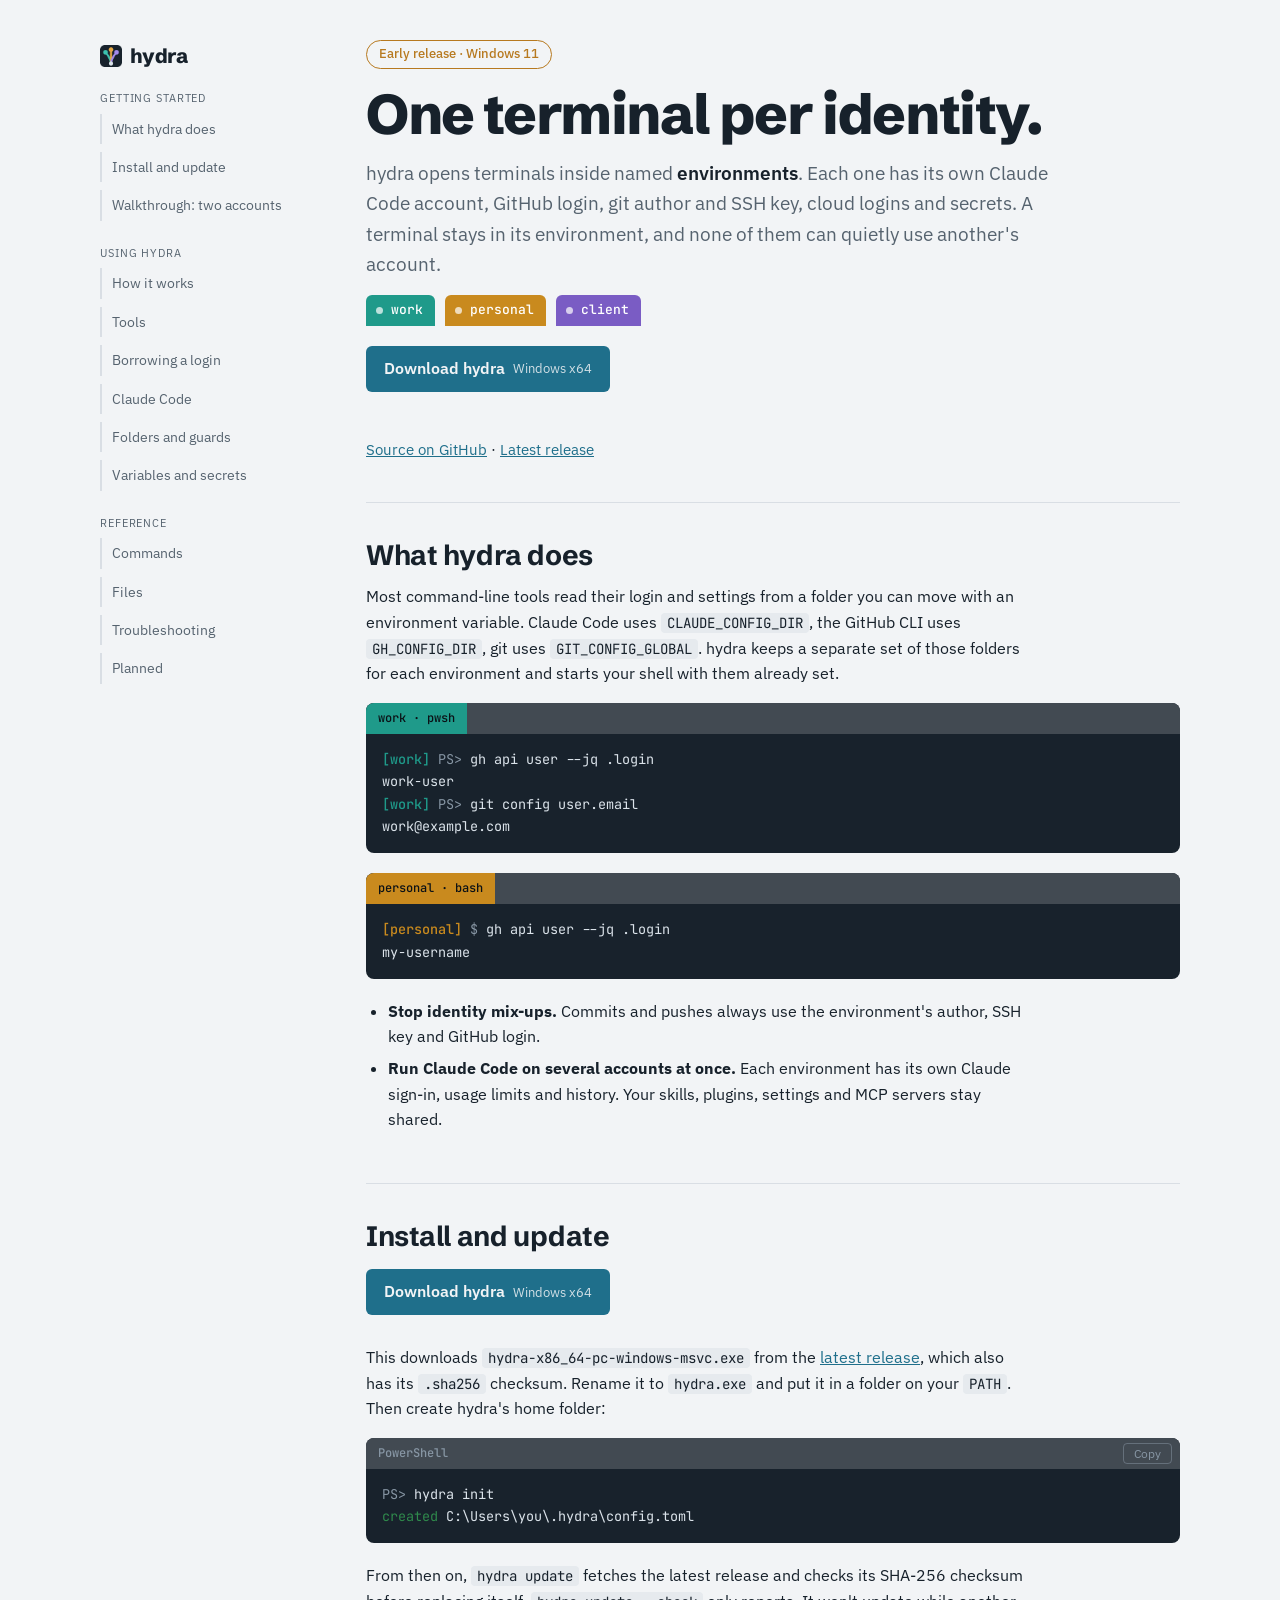
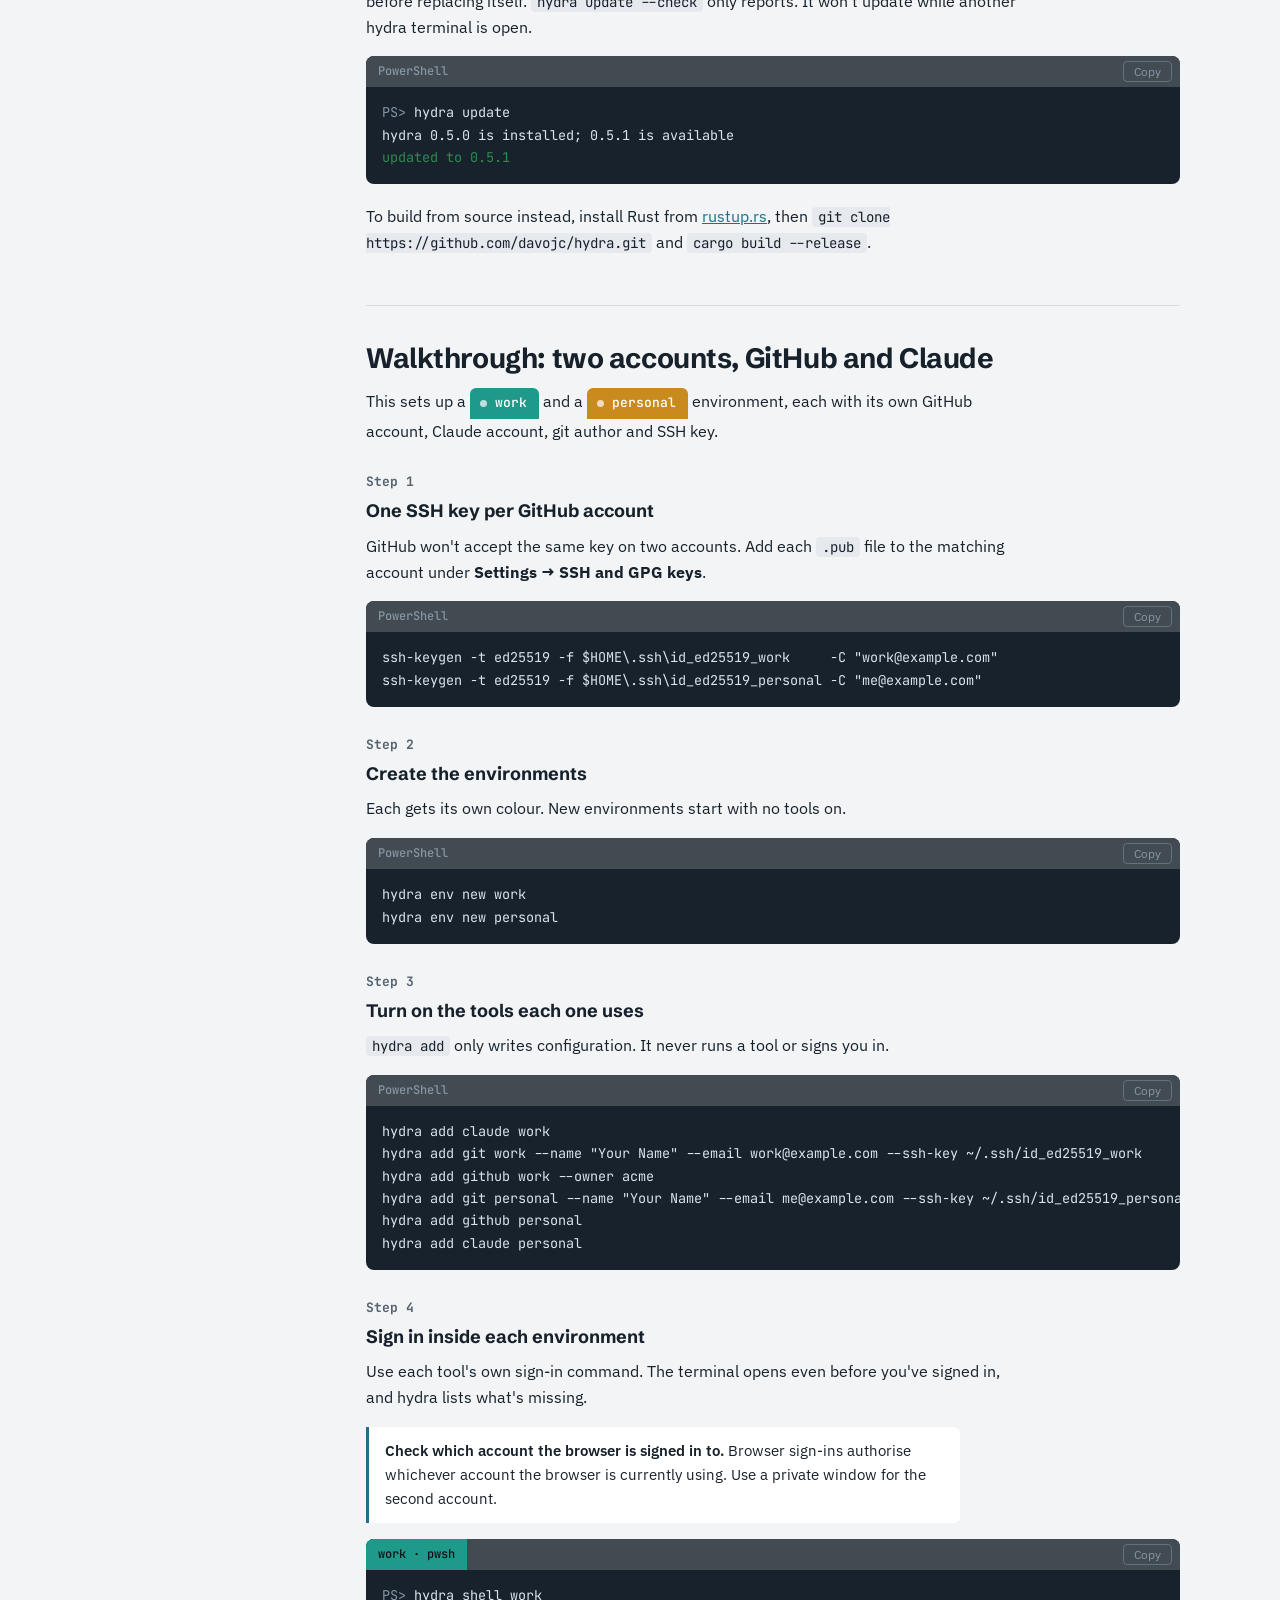
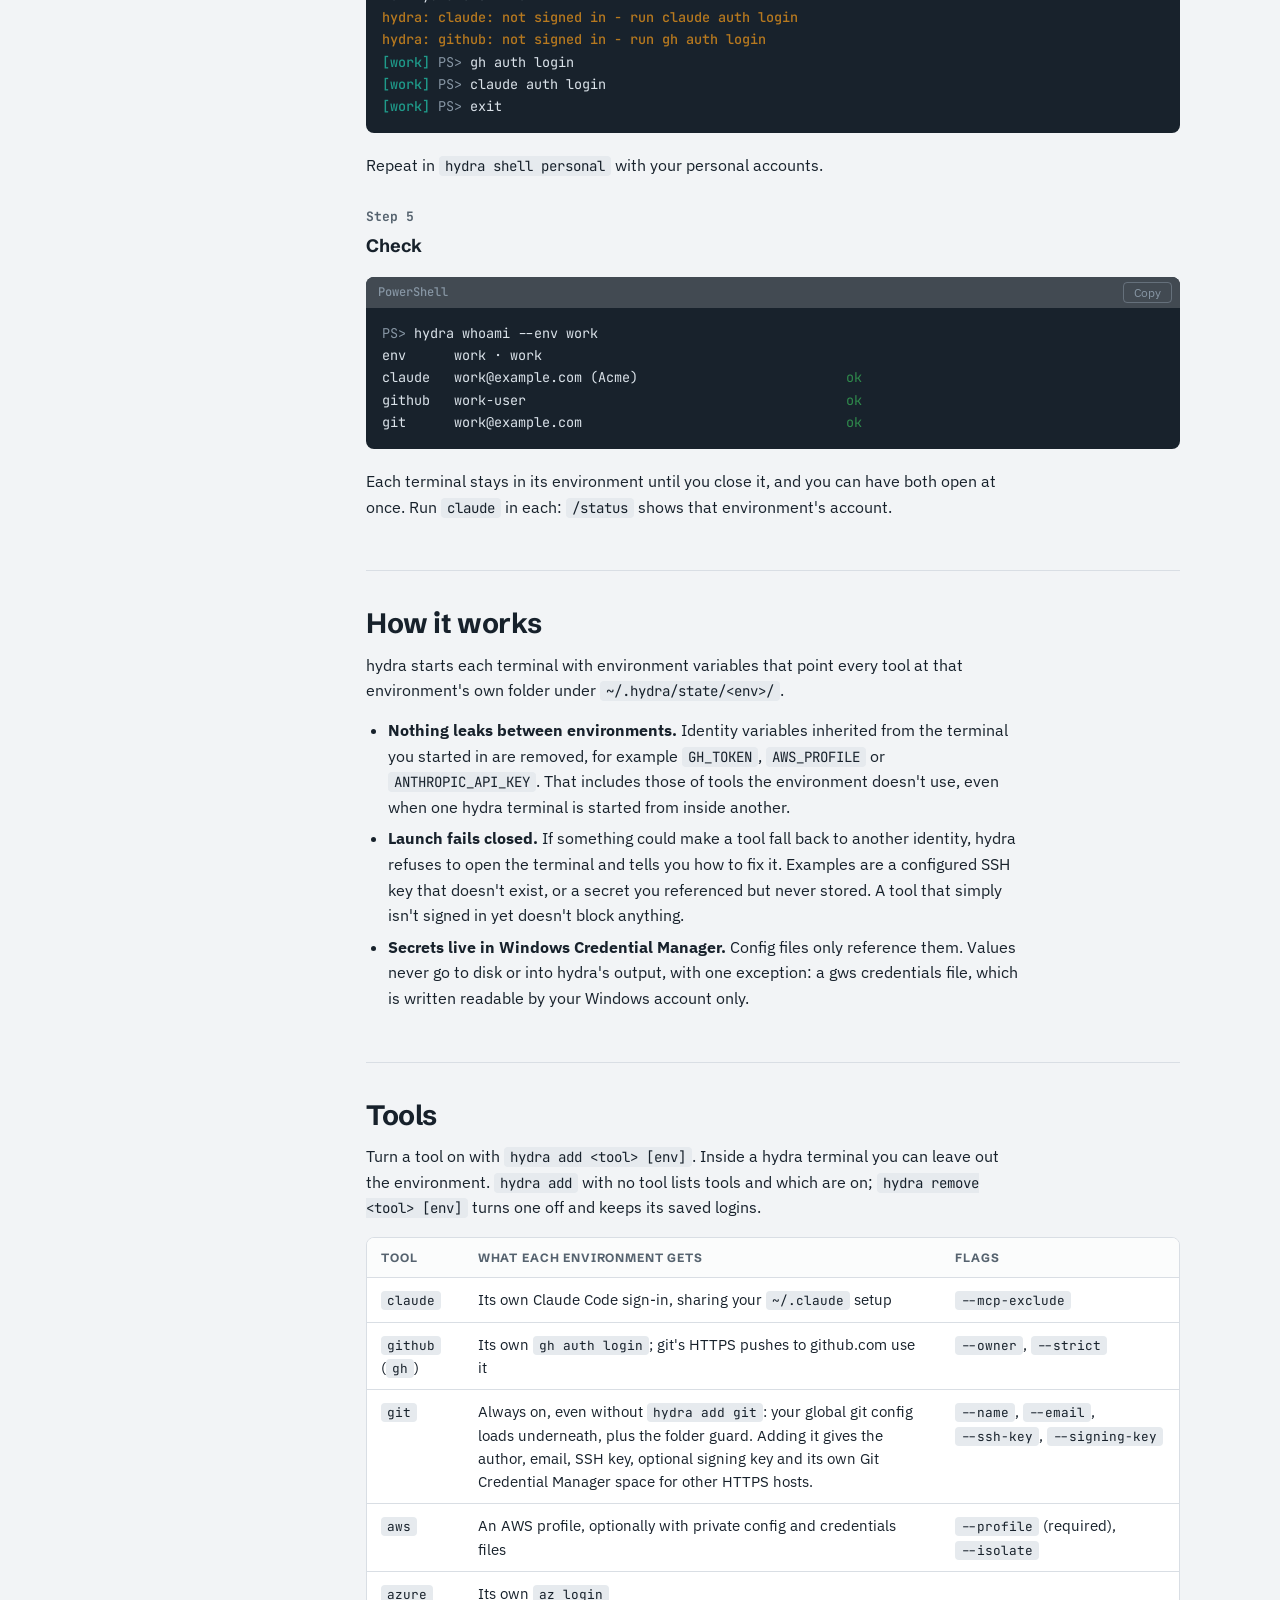
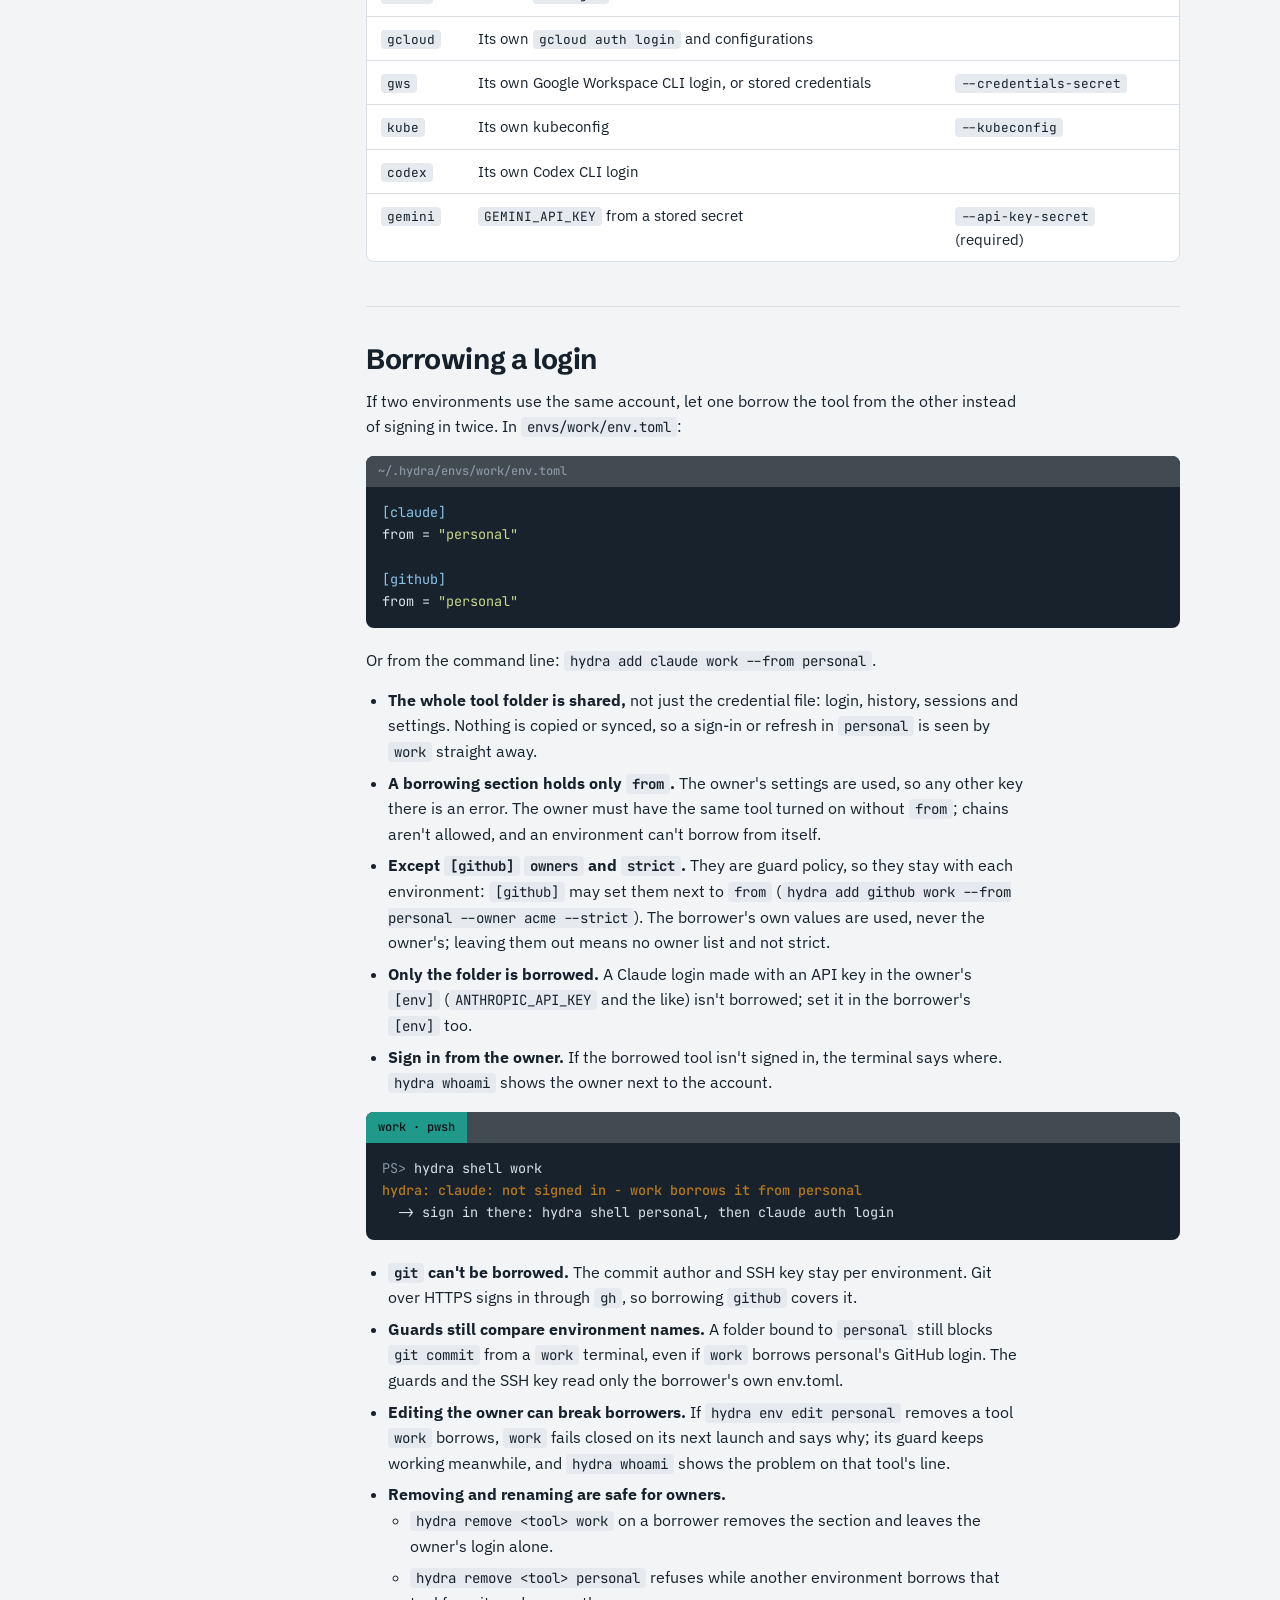
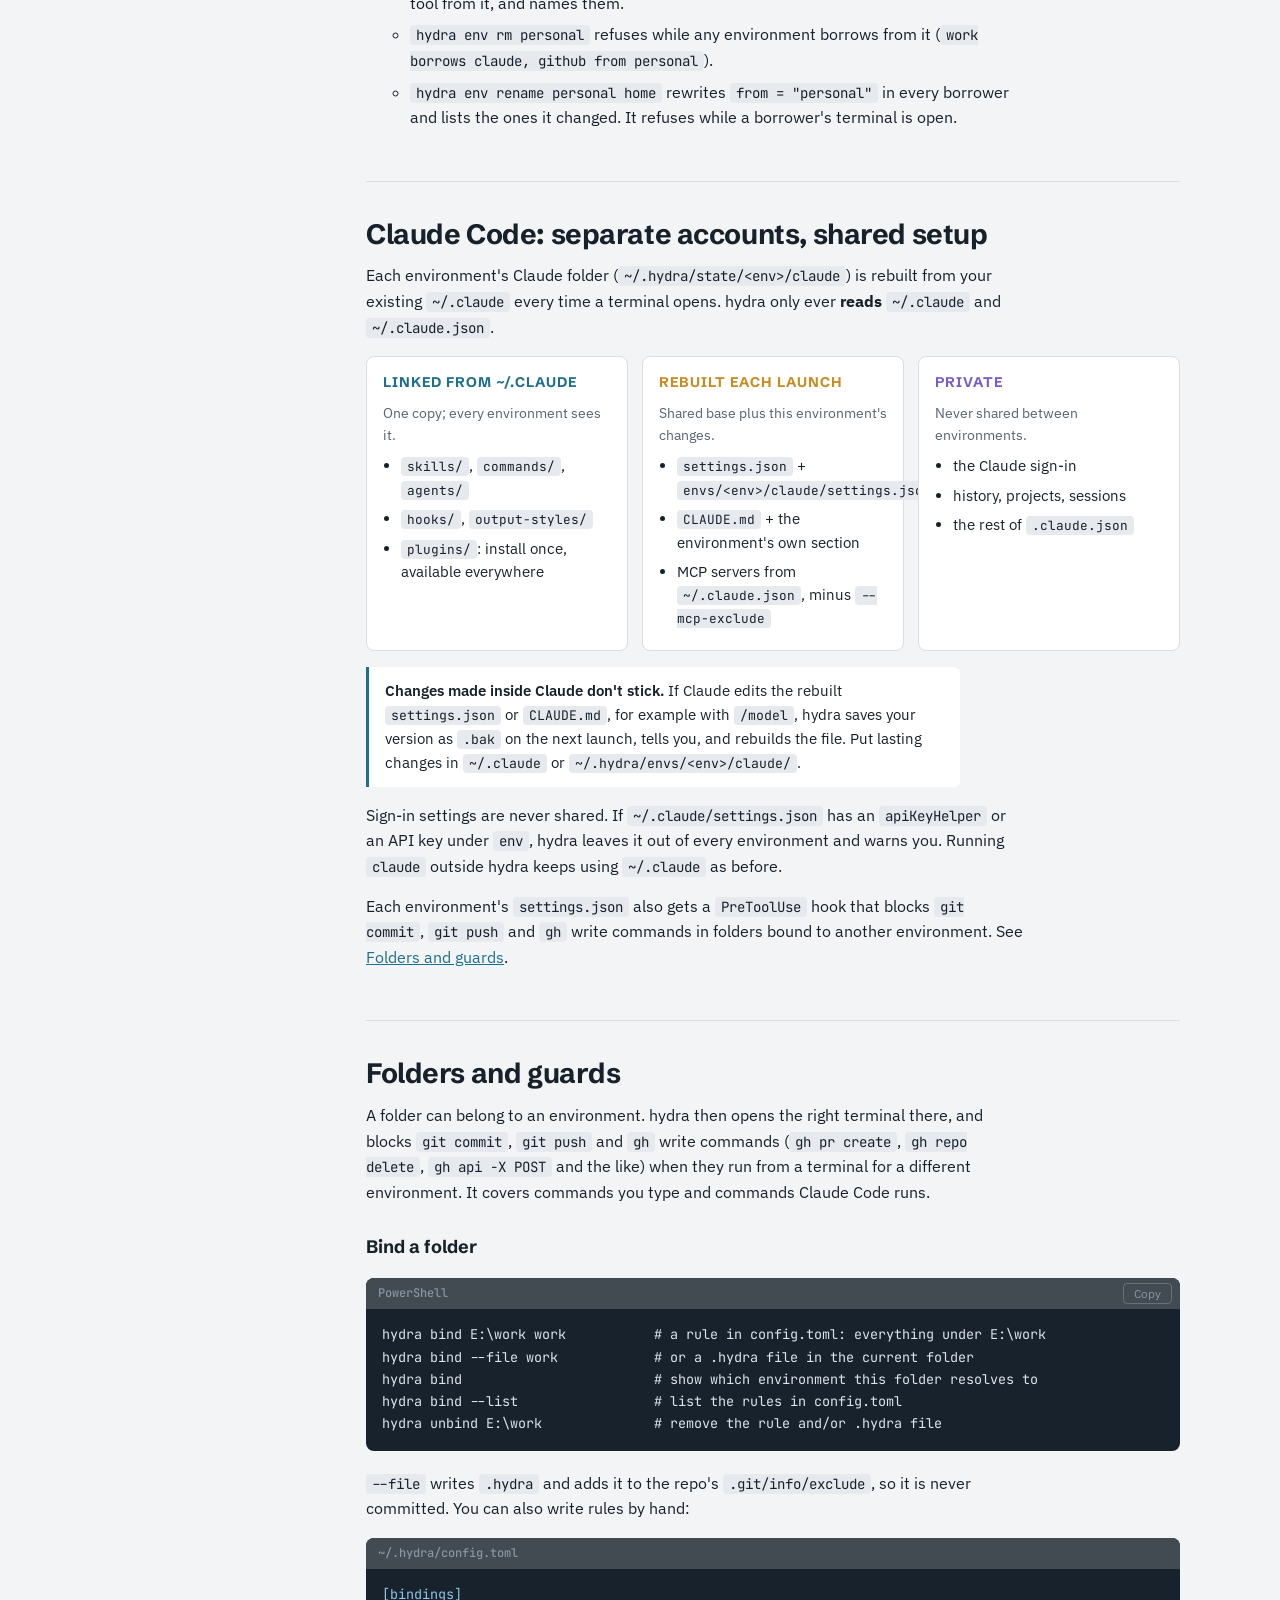
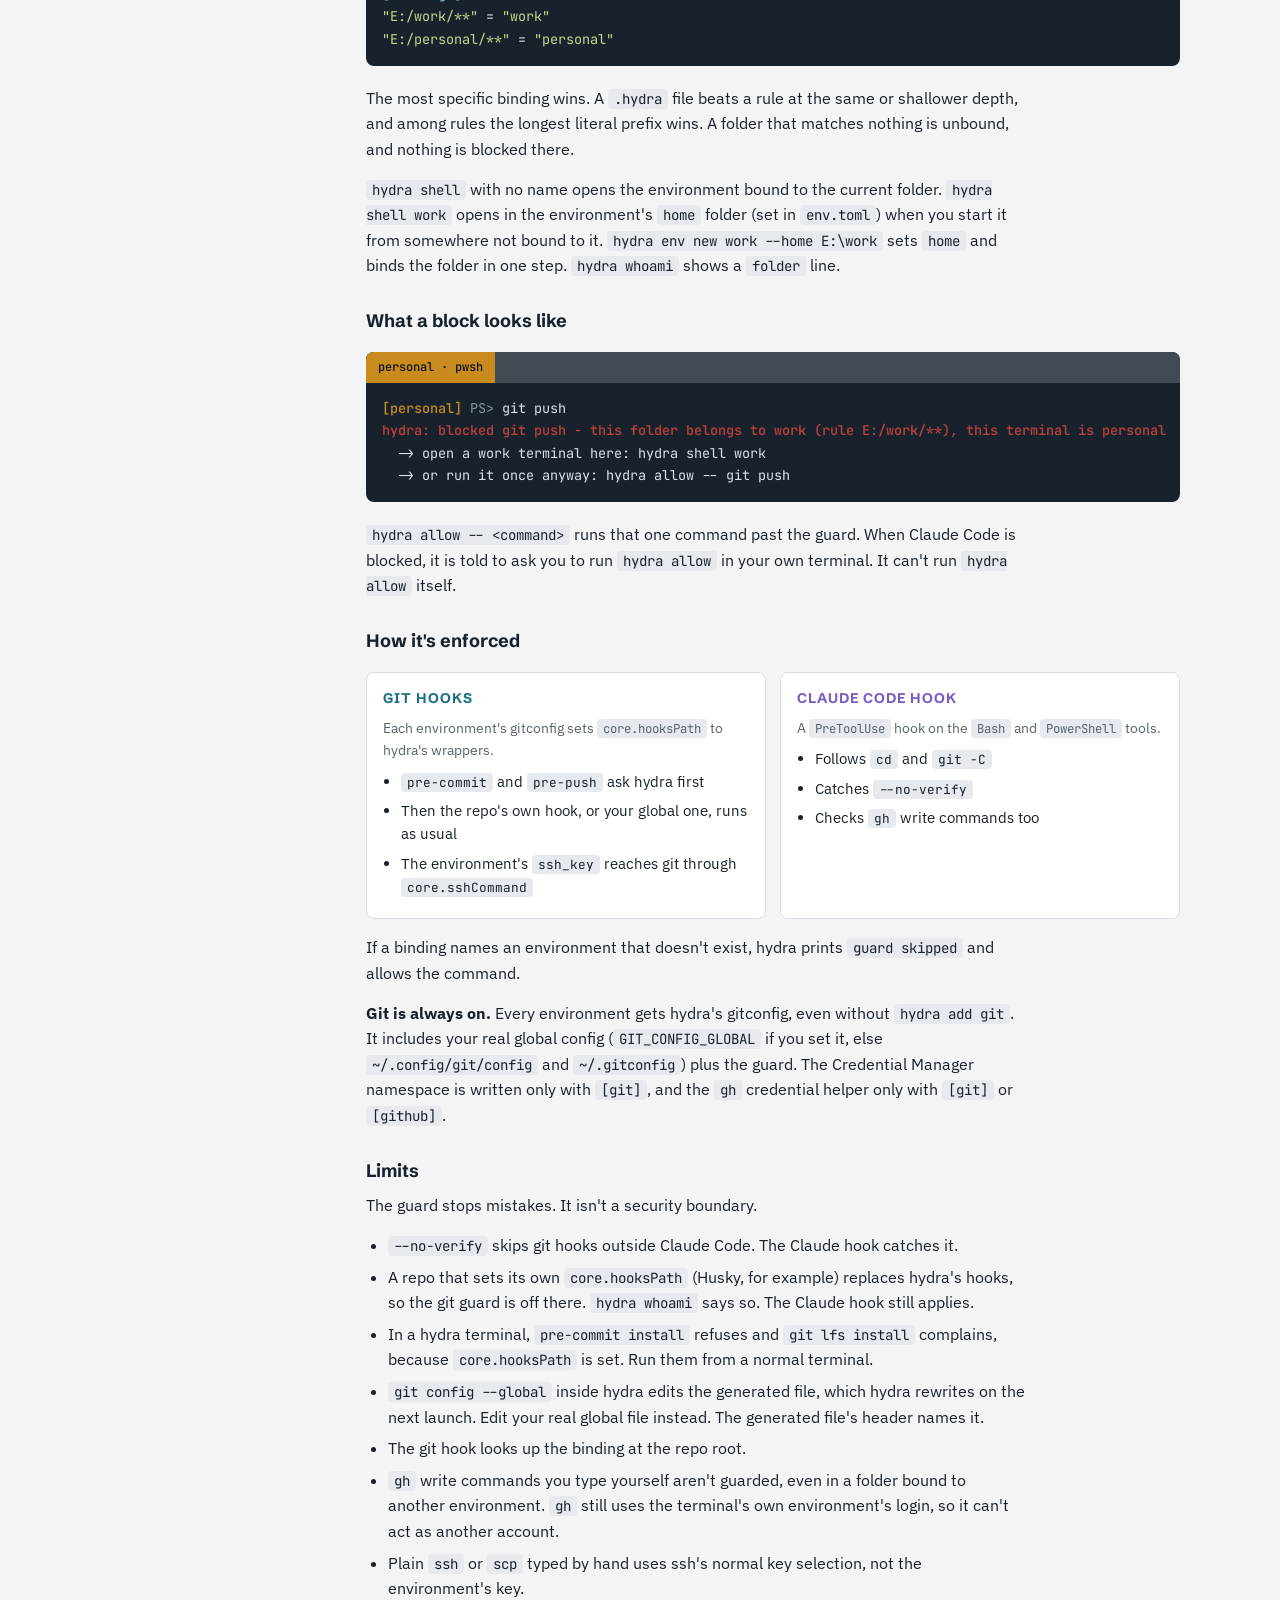
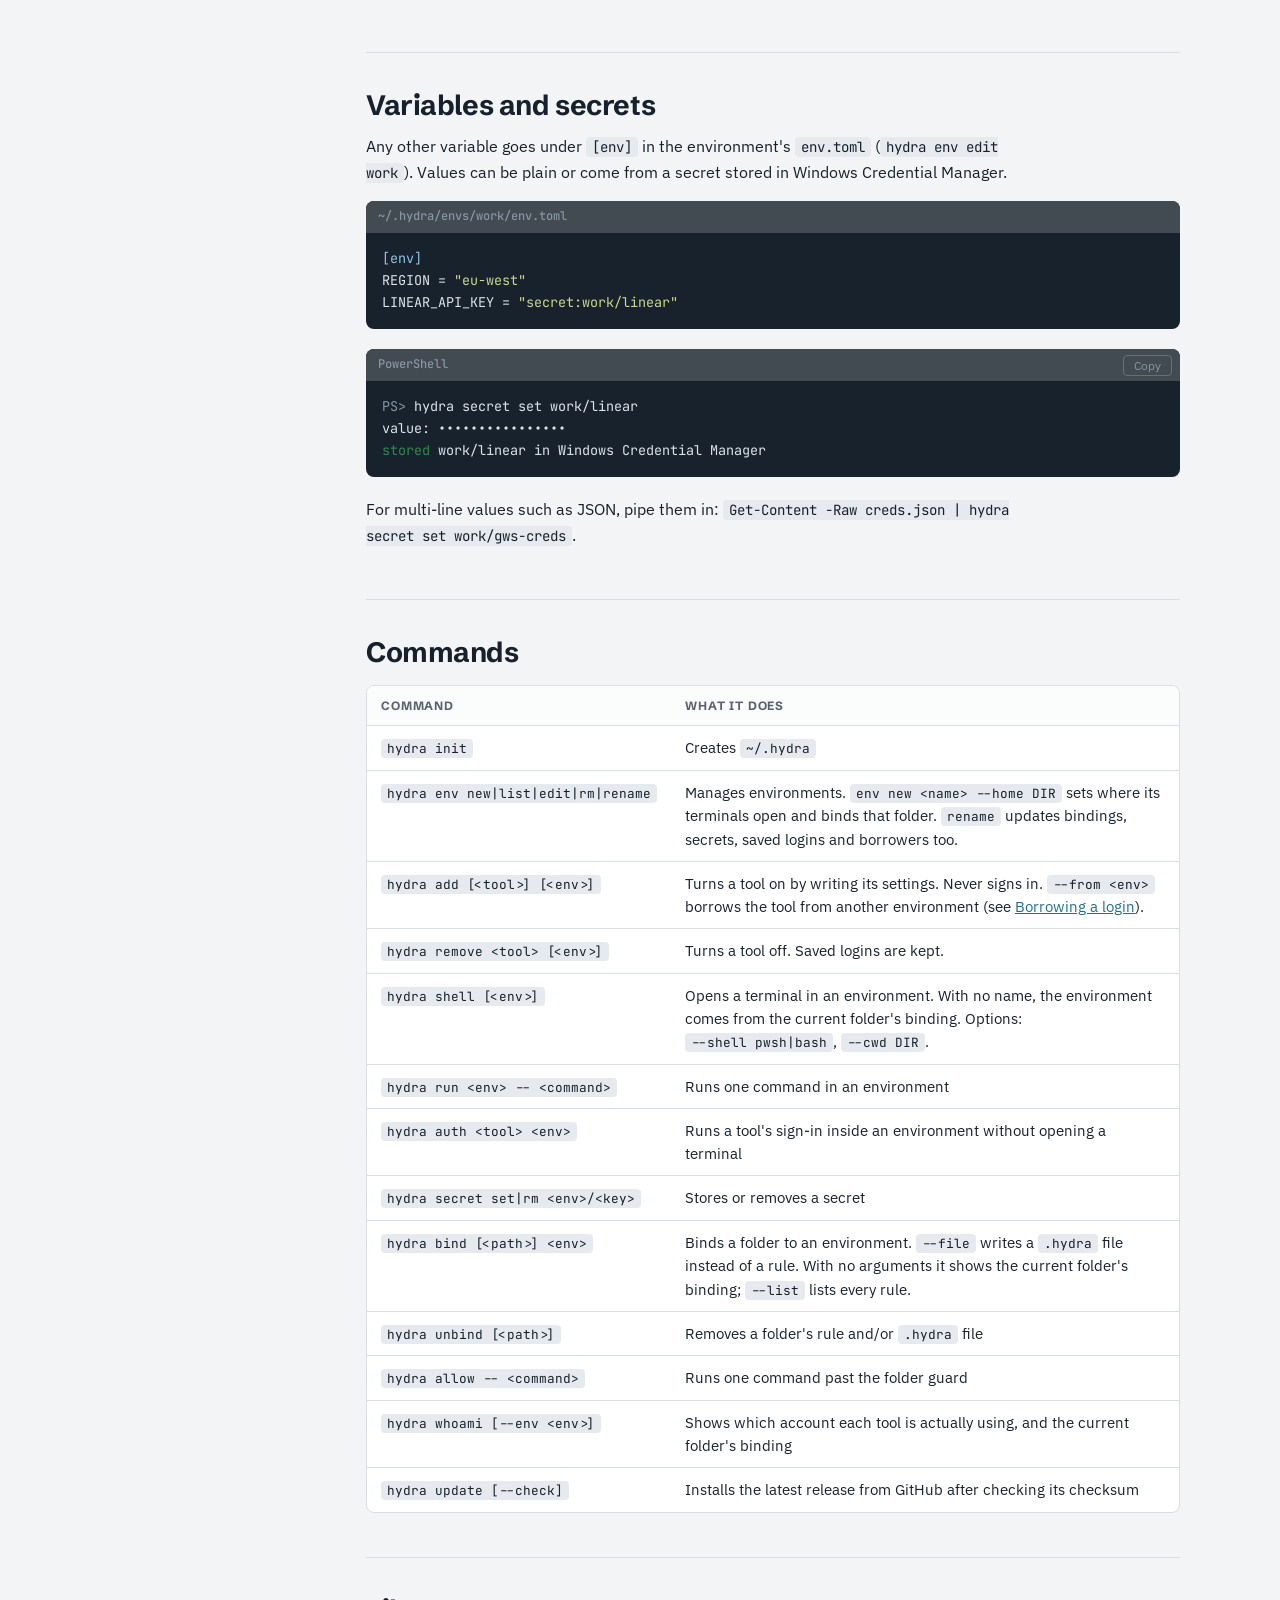
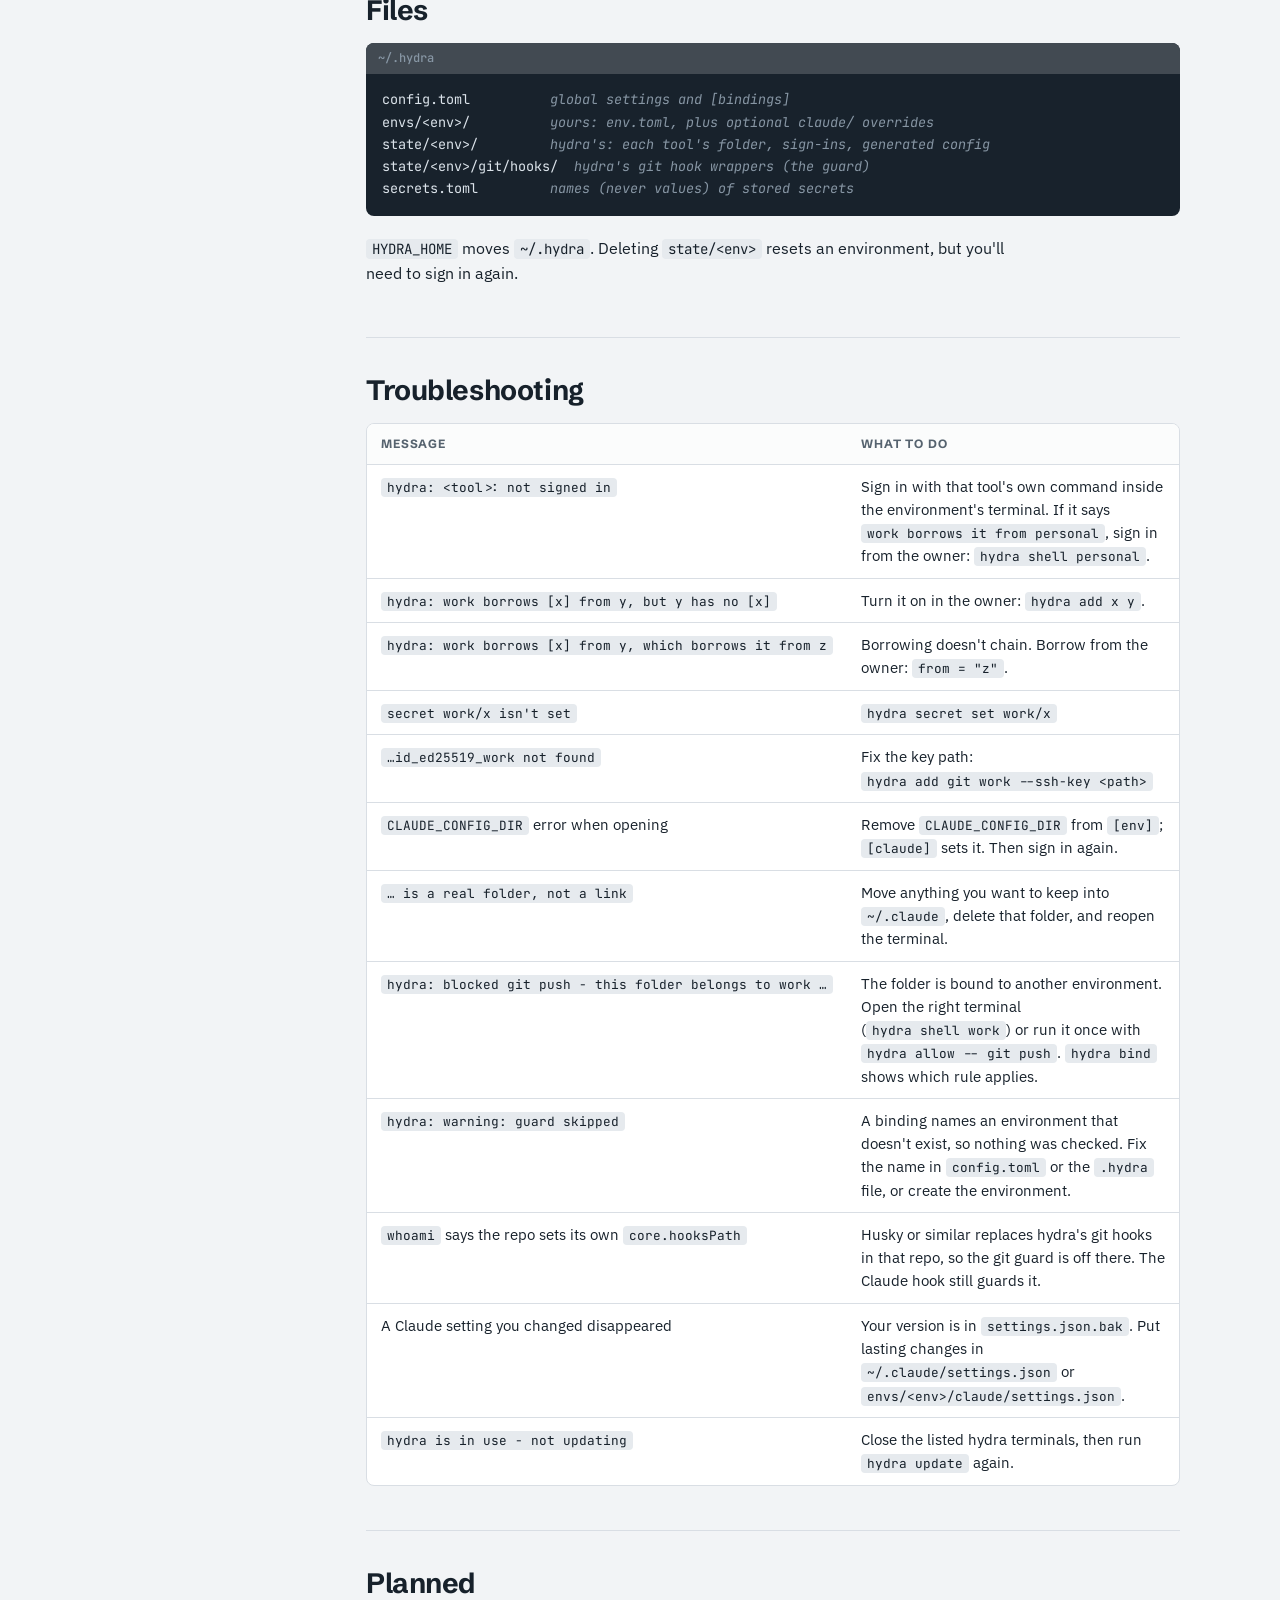
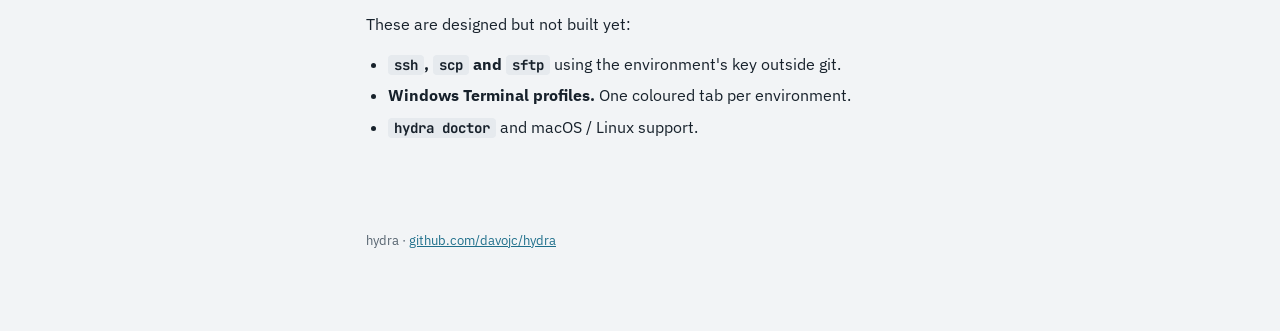
==== site/index.html @ 6e7ddf6a "docs: guards without the gh and ssh shims README, site and specs: the guards are the git hooks and t" ====
<!doctype html>
<html lang="en">
<head>
<meta charset="utf-8">
<meta name="viewport" content="width=device-width, initial-scale=1">
<title>hydra: one terminal per identity</title>
<link rel="icon" type="image/png" href="favicon.png">
<meta name="description" content="hydra opens Windows terminals inside named environments, each with its own Claude Code, GitHub, git, cloud and AI CLI accounts.">
<link rel="preconnect" href="https://fonts.googleapis.com">
<link rel="preconnect" href="https://fonts.gstatic.com" crossorigin>
<link rel="stylesheet" href="https://fonts.googleapis.com/css2?family=Schibsted+Grotesk:wght@500;700;800&family=IBM+Plex+Sans:ital,wght@0,400;0,500;0,600;1,400&family=JetBrains+Mono:wght@400;500&display=swap">
<style>
/* Layout: sticky contents rail on the left, one reading column; terminal transcripts and config as the hero material.
   Environment colours (work teal, personal amber, client violet) recur as the page's only accents, the same way they tint tabs. */
:root {
  --bg: #f2f4f6;
  --surface: #ffffff;
  --fg: #17212b;
  --muted: #56636f;
  --line: #d9dee4;
  --accent: #1f6f8b;
  --term-bg: #18222c;
  --term-fg: #dbe3ea;
  --term-dim: #8796a4;
  --env-work: #1f9a8a;
  --env-personal: #c98a1e;
  --env-client: #7a5cc4;
  --bad: #c2413b;
  --warn: #b7791f;
  --ok: #2f8a4c;
  --chip-fg: #ffffff;
  --code-inline: #e6eaee;
  --font-display: "Schibsted Grotesk", "Segoe UI", system-ui, sans-serif;
  --font-body: "IBM Plex Sans", "Segoe UI", system-ui, sans-serif;
  --font-mono: "JetBrains Mono", "Cascadia Code", Consolas, monospace;
}
@media (prefers-color-scheme: dark) {
  :root:not([data-theme="light"]) {
    --bg: #11181f; --surface: #18212a; --fg: #e3e9ee; --muted: #98a6b3; --line: #2a3540;
    --accent: #6cc0dc; --term-bg: #0b1116; --term-fg: #d6dfe7; --term-dim: #7d8c99;
    --env-work: #3cc2ae; --env-personal: #e7aa45; --env-client: #a48bec;
    --bad: #ec6a62; --warn: #e2a64a; --ok: #5cc27c; --chip-fg: #0b1116; --code-inline: #24303b;
    color-scheme: dark;
  }
}
:root[data-theme="dark"] {
  --bg: #11181f; --surface: #18212a; --fg: #e3e9ee; --muted: #98a6b3; --line: #2a3540;
  --accent: #6cc0dc; --term-bg: #0b1116; --term-fg: #d6dfe7; --term-dim: #7d8c99;
  --env-work: #3cc2ae; --env-personal: #e7aa45; --env-client: #a48bec;
  --bad: #ec6a62; --warn: #e2a64a; --ok: #5cc27c; --chip-fg: #0b1116; --code-inline: #24303b;
  color-scheme: dark;
}

* { box-sizing: border-box; }
body { background: var(--bg); color: var(--fg); font-family: var(--font-body); font-size: 16px; line-height: 1.6; }
.wrap { max-width: 1120px; margin: 0 auto; padding-inline: 20px; padding-block: 40px 80px; display: grid; grid-template-columns: 1fr; gap: 40px; }
@media (min-width: 960px) { .wrap { grid-template-columns: 210px minmax(0, 1fr); gap: 56px; } }

nav.toc { display: none; }
@media (min-width: 960px) {
  nav.toc { display: block; position: sticky; top: calc(env(safe-area-inset-top, 0px) + 24px); align-self: start; font-size: 14px; }
}
.toc .brand img { width: 22px; height: 22px; }
.toc .brand { font-family: var(--font-display); font-weight: 800; font-size: 20px; letter-spacing: -0.01em; margin-bottom: 16px; display: flex; align-items: center; gap: 8px; }
.heads { display: inline-flex; gap: 3px; }
.heads i { width: 8px; height: 8px; border-radius: 50%; display: block; }
.heads i:nth-child(1) { background: var(--env-work); }
.heads i:nth-child(2) { background: var(--env-personal); }
.heads i:nth-child(3) { background: var(--env-client); }
.toc ol { list-style: none; margin: 0; padding: 0; display: grid; gap: 2px; }
.toc a { color: var(--muted); text-decoration: none; display: block; padding: 4px 10px; border-left: 2px solid var(--line); }
.toc a:hover, .toc a:focus-visible { color: var(--fg); border-left-color: var(--accent); outline: none; }
.toc .grp { font-size: 11px; text-transform: uppercase; letter-spacing: 0.08em; color: var(--muted); margin: 18px 0 6px; }

main { min-width: 0; }
header.hero { display: grid; gap: 16px; margin-bottom: 40px; }
.status { justify-self: start; font-size: 13px; font-weight: 500; color: var(--warn); border: 1px solid currentColor; border-radius: 999px; padding: 3px 12px; }
h1 { font-family: var(--font-display); font-weight: 800; font-size: clamp(36px, 6vw, 56px); line-height: 1.02; letter-spacing: -0.025em; margin: 0; text-wrap: balance; }
.lede { font-size: 19px; color: var(--muted); max-width: 62ch; margin: 0; }
.lede strong { color: var(--fg); font-weight: 600; }

h2 { font-family: var(--font-display); font-weight: 700; font-size: 28px; letter-spacing: -0.015em; line-height: 1.2; margin: 0 0 12px; text-wrap: balance; }
h3 { font-family: var(--font-display); font-weight: 700; font-size: 18px; margin: 28px 0 8px; }
section { padding-block: 36px; border-top: 1px solid var(--line); scroll-margin-top: 16px; }
section > p, section > ul, section > ol { max-width: 66ch; }
p { margin: 0 0 14px; }
ul, ol { margin: 0 0 14px; padding-left: 22px; }
li { margin-bottom: 6px; }
a { color: var(--accent); }
code { font-family: var(--font-mono); font-size: 0.88em; background: var(--code-inline); padding: 1px 6px; border-radius: 4px; }
.step-no { font-family: var(--font-mono); font-size: 13px; color: var(--muted); display: block; margin-bottom: 4px; }

/* Environment chips mirror Windows Terminal tab colours */
.envs { display: flex; flex-wrap: wrap; gap: 10px; }
.chip { display: inline-flex; align-items: center; gap: 8px; font-family: var(--font-mono); font-size: 13px; font-weight: 500; color: var(--chip-fg); padding: 5px 12px 5px 10px; border-radius: 6px 6px 0 0; }
.chip::before { content: ""; width: 7px; height: 7px; border-radius: 50%; background: currentColor; opacity: 0.7; }
.chip.work { background: var(--env-work); }
.chip.personal { background: var(--env-personal); }
.chip.client { background: var(--env-client); }
.envline { display: flex; flex-wrap: wrap; gap: 24px; font-size: 14px; color: var(--muted); }
.envline > div { display: grid; gap: 6px; min-width: 0; }

/* Terminal blocks */
.term { background: var(--term-bg); color: var(--term-fg); border-radius: 8px; margin: 16px 0 20px; overflow: hidden; }
.term-bar { display: flex; align-items: center; justify-content: space-between; gap: 12px; padding: 0 8px 0 0; background: color-mix(in srgb, var(--term-bg) 82%, #ffffff); }
.term-bar .tab { font-family: var(--font-mono); font-size: 12px; padding: 6px 12px; color: #0b1116; font-weight: 500; }
.term-bar .tab.work { background: var(--env-work); }
.term-bar .tab.personal { background: var(--env-personal); }
.term-bar .tab.client { background: var(--env-client); }
.term-bar .tab.plain { background: transparent; color: var(--term-dim); }
.copy { font-family: var(--font-body); font-size: 12px; color: var(--term-dim); background: transparent; border: 1px solid color-mix(in srgb, var(--term-dim) 50%, transparent); border-radius: 4px; padding: 2px 10px; cursor: pointer; }
.copy:hover, .copy:focus-visible { color: var(--term-fg); border-color: var(--term-fg); outline: none; }
.term pre { margin: 0; padding: 14px 16px 16px; overflow-x: auto; font-family: var(--font-mono); font-size: 13.5px; line-height: 1.65; }
.term .p { color: var(--term-dim); }
.term .pw { color: var(--env-work); font-weight: 500; }
.term .pp { color: var(--env-personal); font-weight: 500; }
.term .pc { color: var(--env-client); font-weight: 500; }
.term .c { color: var(--term-dim); font-style: italic; }
.term .bad { color: var(--bad); font-weight: 500; }
.term .warn { color: var(--warn); font-weight: 500; }
.term .ok { color: var(--ok); }
.term .k { color: #8cc4e8; }
.term .s { color: #c7d98a; }

.note { border-left: 3px solid var(--accent); background: var(--surface); padding: 12px 16px; border-radius: 0 6px 6px 0; margin: 16px 0; max-width: 66ch; font-size: 15px; }
.note strong { font-weight: 600; }

/* Tables */
.tbl { overflow-x: auto; margin: 16px 0 8px; border: 1px solid var(--line); border-radius: 8px; background: var(--surface); }
table { border-collapse: collapse; width: 100%; font-size: 14.5px; }
th, td { text-align: left; padding: 10px 14px; border-bottom: 1px solid var(--line); vertical-align: top; }
th { font-family: var(--font-display); font-weight: 700; font-size: 12px; text-transform: uppercase; letter-spacing: 0.07em; color: var(--muted); background: color-mix(in srgb, var(--surface) 90%, var(--line)); }
tr:last-child td { border-bottom: 0; }
td code { white-space: nowrap; }

.cols { display: grid; grid-template-columns: repeat(auto-fit, minmax(230px, 1fr)); gap: 14px; margin: 16px 0; }
.col { background: var(--surface); border: 1px solid var(--line); border-radius: 8px; padding: 14px 16px; min-width: 0; }
.col h4 { font-family: var(--font-display); font-size: 14px; text-transform: uppercase; letter-spacing: 0.07em; margin: 0 0 8px; }
.col h4.l { color: var(--accent); }
.col h4.m { color: var(--env-personal); }
.col h4.v { color: var(--env-client); }
.col ul { margin: 0; padding-left: 18px; font-size: 14.5px; }
.col p { font-size: 14px; color: var(--muted); margin: 0 0 8px; }

footer { margin-top: 40px; font-size: 13px; color: var(--muted); }

@media (prefers-reduced-motion: no-preference) { html { scroll-behavior: smooth; } }
html { -webkit-text-size-adjust: 100%; }
body { margin: 0; }
.links { margin: 0; font-size: 15px; }
.download { display: inline-flex; align-items: center; gap: 8px; background: var(--accent); color: var(--bg); font-weight: 600; text-decoration: none; padding: 10px 18px; border-radius: 6px; margin: 4px 0 16px; }
.download:hover, .download:focus-visible { filter: brightness(1.1); outline: 2px solid var(--accent); outline-offset: 2px; }
.download small { font-weight: 400; opacity: .85; }
.dl-version:empty { display: none; }
</style>
</head>
<body>
<div class="wrap">
  <nav class="toc" aria-label="Contents">
    <div class="brand"><img src="favicon.png" alt="">hydra</div>
    <div class="grp">Getting started</div>
    <ol>
      <li><a href="#what">What hydra does</a></li>
      <li><a href="#install">Install and update</a></li>
      <li><a href="#walkthrough">Walkthrough: two accounts</a></li>
    </ol>
    <div class="grp">Using hydra</div>
    <ol>
      <li><a href="#how">How it works</a></li>
      <li><a href="#tools">Tools</a></li>
      <li><a href="#borrow">Borrowing a login</a></li>
      <li><a href="#claude">Claude Code</a></li>
      <li><a href="#guards">Folders and guards</a></li>
      <li><a href="#secrets">Variables and secrets</a></li>
    </ol>
    <div class="grp">Reference</div>
    <ol>
      <li><a href="#commands">Commands</a></li>
      <li><a href="#files">Files</a></li>
      <li><a href="#trouble">Troubleshooting</a></li>
      <li><a href="#planned">Planned</a></li>
    </ol>
  </nav>

  <main>
    <header class="hero">
      <span class="status">Early release · Windows 11</span>
      <h1>One terminal per identity.</h1>
      <p class="lede">hydra opens terminals inside named <strong>environments</strong>. Each one has its own Claude Code account, GitHub login, git author and SSH key, cloud logins and secrets. A terminal stays in its environment, and none of them can quietly use another's account.</p>
      <div class="envs" aria-label="Example environments">
        <span class="chip work">work</span>
        <span class="chip personal">personal</span>
        <span class="chip client">client</span>
      </div>
      <p><a class="download" href="https://github.com/davojc/hydra/releases/latest/download/hydra-x86_64-pc-windows-msvc.exe" download>Download hydra <span class="dl-version"></span><small>Windows x64</small></a></p>
      <p class="links"><a href="https://github.com/davojc/hydra">Source on GitHub</a> · <a href="https://github.com/davojc/hydra/releases/latest">Latest release</a></p>
    </header>

    <section id="what">
      <h2>What hydra does</h2>
      <p>Most command-line tools read their login and settings from a folder you can move with an environment variable. Claude Code uses <code>CLAUDE_CONFIG_DIR</code>, the GitHub CLI uses <code>GH_CONFIG_DIR</code>, git uses <code>GIT_CONFIG_GLOBAL</code>. hydra keeps a separate set of those folders for each environment and starts your shell with them already set.</p>
      <div class="term">
        <div class="term-bar"><span class="tab work">work · pwsh</span></div>
<pre><span class="pw">[work]</span> <span class="p">PS&gt;</span> gh api user --jq .login
work-user
<span class="pw">[work]</span> <span class="p">PS&gt;</span> git config user.email
work@example.com</pre>
      </div>
      <div class="term">
        <div class="term-bar"><span class="tab personal">personal · bash</span></div>
<pre><span class="pp">[personal]</span> <span class="p">$</span> gh api user --jq .login
my-username</pre>
      </div>
      <ul>
        <li><strong>Stop identity mix-ups.</strong> Commits and pushes always use the environment's author, SSH key and GitHub login.</li>
        <li><strong>Run Claude Code on several accounts at once.</strong> Each environment has its own Claude sign-in, usage limits and history. Your skills, plugins, settings and MCP servers stay shared.</li>
      </ul>
    </section>

    <section id="install">
      <h2>Install and update</h2>
      <p><a class="download" href="https://github.com/davojc/hydra/releases/latest/download/hydra-x86_64-pc-windows-msvc.exe" download>Download hydra <span class="dl-version"></span><small>Windows x64</small></a></p>
      <p>This downloads <code>hydra-x86_64-pc-windows-msvc.exe</code> from the <a href="https://github.com/davojc/hydra/releases/latest">latest release</a>, which also has its <code>.sha256</code> checksum. Rename it to <code>hydra.exe</code> and put it in a folder on your <code>PATH</code>. Then create hydra's home folder:</p>
      <div class="term">
        <div class="term-bar"><span class="tab plain">PowerShell</span><button class="copy" type="button" data-copy="hydra init">Copy</button></div>
<pre><span class="p">PS&gt;</span> hydra init
<span class="ok">created</span> C:\Users\you\.hydra\config.toml</pre>
      </div>
      <p>From then on, <code>hydra update</code> fetches the latest release and checks its SHA-256 checksum before replacing itself. <code>hydra update --check</code> only reports. It won't update while another hydra terminal is open.</p>
      <div class="term">
        <div class="term-bar"><span class="tab plain">PowerShell</span><button class="copy" type="button" data-copy="hydra update">Copy</button></div>
<pre><span class="p">PS&gt;</span> hydra update
hydra 0.5.0 is installed; 0.5.1 is available
<span class="ok">updated to 0.5.1</span></pre>
      </div>
      <p>To build from source instead, install Rust from <a href="https://rustup.rs">rustup.rs</a>, then <code>git clone https://github.com/davojc/hydra.git</code> and <code>cargo build --release</code>.</p>
    </section>

    <section id="walkthrough">
      <h2>Walkthrough: two accounts, GitHub and Claude</h2>
      <p>This sets up a <span class="chip work">work</span> and a <span class="chip personal">personal</span> environment, each with its own GitHub account, Claude account, git author and SSH key.</p>

      <h3><span class="step-no">Step 1</span>One SSH key per GitHub account</h3>
      <p>GitHub won't accept the same key on two accounts. Add each <code>.pub</code> file to the matching account under <strong>Settings → SSH and GPG keys</strong>.</p>
      <div class="term">
        <div class="term-bar"><span class="tab plain">PowerShell</span><button class="copy" type="button" data-copy-from="w1">Copy</button></div>
<pre id="w1">ssh-keygen -t ed25519 -f $HOME\.ssh\id_ed25519_work     -C "work@example.com"
ssh-keygen -t ed25519 -f $HOME\.ssh\id_ed25519_personal -C "me@example.com"</pre>
      </div>

      <h3><span class="step-no">Step 2</span>Create the environments</h3>
      <p>Each gets its own colour. New environments start with no tools on.</p>
      <div class="term">
        <div class="term-bar"><span class="tab plain">PowerShell</span><button class="copy" type="button" data-copy-from="w2">Copy</button></div>
<pre id="w2">hydra env new work
hydra env new personal</pre>
      </div>

      <h3><span class="step-no">Step 3</span>Turn on the tools each one uses</h3>
      <p><code>hydra add</code> only writes configuration. It never runs a tool or signs you in.</p>
      <div class="term">
        <div class="term-bar"><span class="tab plain">PowerShell</span><button class="copy" type="button" data-copy-from="w3">Copy</button></div>
<pre id="w3">hydra add claude work
hydra add git work --name "Your Name" --email work@example.com --ssh-key ~/.ssh/id_ed25519_work
hydra add github work --owner acme
hydra add git personal --name "Your Name" --email me@example.com --ssh-key ~/.ssh/id_ed25519_personal
hydra add github personal
hydra add claude personal</pre>
      </div>

      <h3><span class="step-no">Step 4</span>Sign in inside each environment</h3>
      <p>Use each tool's own sign-in command. The terminal opens even before you've signed in, and hydra lists what's missing.</p>
      <div class="note"><strong>Check which account the browser is signed in to.</strong> Browser sign-ins authorise whichever account the browser is currently using. Use a private window for the second account.</div>
      <div class="term">
        <div class="term-bar"><span class="tab work">work · pwsh</span><button class="copy" type="button" data-copy="hydra shell work">Copy</button></div>
<pre><span class="p">PS&gt;</span> hydra shell work
<span class="warn">hydra: claude: not signed in - run claude auth login</span>
<span class="warn">hydra: github: not signed in - run gh auth login</span>
<span class="pw">[work]</span> <span class="p">PS&gt;</span> gh auth login
<span class="pw">[work]</span> <span class="p">PS&gt;</span> claude auth login
<span class="pw">[work]</span> <span class="p">PS&gt;</span> exit</pre>
      </div>
      <p>Repeat in <code>hydra shell personal</code> with your personal accounts.</p>

      <h3><span class="step-no">Step 5</span>Check</h3>
      <div class="term">
        <div class="term-bar"><span class="tab plain">PowerShell</span><button class="copy" type="button" data-copy="hydra whoami --env work">Copy</button></div>
<pre><span class="p">PS&gt;</span> hydra whoami --env work
env      work · work
claude   work@example.com (Acme)                          <span class="ok">ok</span>
github   work-user                                        <span class="ok">ok</span>
git      work@example.com                                 <span class="ok">ok</span></pre>
      </div>
      <p>Each terminal stays in its environment until you close it, and you can have both open at once. Run <code>claude</code> in each: <code>/status</code> shows that environment's account.</p>
    </section>

    <section id="how">
      <h2>How it works</h2>
      <p>hydra starts each terminal with environment variables that point every tool at that environment's own folder under <code>~/.hydra/state/&lt;env&gt;/</code>.</p>
      <ul>
        <li><strong>Nothing leaks between environments.</strong> Identity variables inherited from the terminal you started in are removed, for example <code>GH_TOKEN</code>, <code>AWS_PROFILE</code> or <code>ANTHROPIC_API_KEY</code>. That includes those of tools the environment doesn't use, even when one hydra terminal is started from inside another.</li>
        <li><strong>Launch fails closed.</strong> If something could make a tool fall back to another identity, hydra refuses to open the terminal and tells you how to fix it. Examples are a configured SSH key that doesn't exist, or a secret you referenced but never stored. A tool that simply isn't signed in yet doesn't block anything.</li>
        <li><strong>Secrets live in Windows Credential Manager.</strong> Config files only reference them. Values never go to disk or into hydra's output, with one exception: a gws credentials file, which is written readable by your Windows account only.</li>
      </ul>
    </section>

    <section id="tools">
      <h2>Tools</h2>
      <p>Turn a tool on with <code>hydra add &lt;tool&gt; [env]</code>. Inside a hydra terminal you can leave out the environment. <code>hydra add</code> with no tool lists tools and which are on; <code>hydra remove &lt;tool&gt; [env]</code> turns one off and keeps its saved logins.</p>
      <div class="tbl">
        <table>
          <thead><tr><th>Tool</th><th>What each environment gets</th><th>Flags</th></tr></thead>
          <tbody>
            <tr><td><code>claude</code></td><td>Its own Claude Code sign-in, sharing your <code>~/.claude</code> setup</td><td><code>--mcp-exclude</code></td></tr>
            <tr><td><code>github</code> (<code>gh</code>)</td><td>Its own <code>gh auth login</code>; git's HTTPS pushes to github.com use it</td><td><code>--owner</code>, <code>--strict</code></td></tr>
            <tr><td><code>git</code></td><td>Always on, even without <code>hydra add git</code>: your global git config loads underneath, plus the folder guard. Adding it gives the author, email, SSH key, optional signing key and its own Git Credential Manager space for other HTTPS hosts.</td><td><code>--name</code>, <code>--email</code>, <code>--ssh-key</code>, <code>--signing-key</code></td></tr>
            <tr><td><code>aws</code></td><td>An AWS profile, optionally with private config and credentials files</td><td><code>--profile</code> (required), <code>--isolate</code></td></tr>
            <tr><td><code>azure</code></td><td>Its own <code>az login</code></td><td></td></tr>
            <tr><td><code>gcloud</code></td><td>Its own <code>gcloud auth login</code> and configurations</td><td></td></tr>
            <tr><td><code>gws</code></td><td>Its own Google Workspace CLI login, or stored credentials</td><td><code>--credentials-secret</code></td></tr>
            <tr><td><code>kube</code></td><td>Its own kubeconfig</td><td><code>--kubeconfig</code></td></tr>
            <tr><td><code>codex</code></td><td>Its own Codex CLI login</td><td></td></tr>
            <tr><td><code>gemini</code></td><td><code>GEMINI_API_KEY</code> from a stored secret</td><td><code>--api-key-secret</code> (required)</td></tr>
          </tbody>
        </table>
      </div>
    </section>

    <section id="borrow">
      <h2>Borrowing a login</h2>
      <p>If two environments use the same account, let one borrow the tool from the other instead of signing in twice. In <code>envs/work/env.toml</code>:</p>
      <div class="term">
        <div class="term-bar"><span class="tab plain">~/.hydra/envs/work/env.toml</span></div>
<pre><span class="k">[claude]</span>
from = <span class="s">"personal"</span>

<span class="k">[github]</span>
from = <span class="s">"personal"</span></pre>
      </div>
      <p>Or from the command line: <code>hydra add claude work --from personal</code>.</p>
      <ul>
        <li><strong>The whole tool folder is shared,</strong> not just the credential file: login, history, sessions and settings. Nothing is copied or synced, so a sign-in or refresh in <code>personal</code> is seen by <code>work</code> straight away.</li>
        <li><strong>A borrowing section holds only <code>from</code>.</strong> The owner's settings are used, so any other key there is an error. The owner must have the same tool turned on without <code>from</code>; chains aren't allowed, and an environment can't borrow from itself.</li>
        <li><strong>Except <code>[github]</code> <code>owners</code> and <code>strict</code>.</strong> They are guard policy, so they stay with each environment: <code>[github]</code> may set them next to <code>from</code> (<code>hydra add github work --from personal --owner acme --strict</code>). The borrower's own values are used, never the owner's; leaving them out means no owner list and not strict.</li>
        <li><strong>Only the folder is borrowed.</strong> A Claude login made with an API key in the owner's <code>[env]</code> (<code>ANTHROPIC_API_KEY</code> and the like) isn't borrowed; set it in the borrower's <code>[env]</code> too.</li>
        <li><strong>Sign in from the owner.</strong> If the borrowed tool isn't signed in, the terminal says where. <code>hydra whoami</code> shows the owner next to the account.</li>
      </ul>
      <div class="term">
        <div class="term-bar"><span class="tab work">work · pwsh</span></div>
<pre><span class="p">PS&gt;</span> hydra shell work
<span class="warn">hydra: claude: not signed in - work borrows it from personal</span>
  -&gt; sign in there: hydra shell personal, then claude auth login</pre>
      </div>
      <ul>
        <li><strong><code>git</code> can't be borrowed.</strong> The commit author and SSH key stay per environment. Git over HTTPS signs in through <code>gh</code>, so borrowing <code>github</code> covers it.</li>
        <li><strong>Guards still compare environment names.</strong> A folder bound to <code>personal</code> still blocks <code>git commit</code> from a <code>work</code> terminal, even if <code>work</code> borrows personal's GitHub login. The guards and the SSH key read only the borrower's own env.toml.</li>
        <li><strong>Editing the owner can break borrowers.</strong> If <code>hydra env edit personal</code> removes a tool <code>work</code> borrows, <code>work</code> fails closed on its next launch and says why; its guard keeps working meanwhile, and <code>hydra whoami</code> shows the problem on that tool's line.</li>
        <li><strong>Removing and renaming are safe for owners.</strong>
          <ul>
            <li><code>hydra remove &lt;tool&gt; work</code> on a borrower removes the section and leaves the owner's login alone.</li>
            <li><code>hydra remove &lt;tool&gt; personal</code> refuses while another environment borrows that tool from it, and names them.</li>
            <li><code>hydra env rm personal</code> refuses while any environment borrows from it (<code>work borrows claude, github from personal</code>).</li>
            <li><code>hydra env rename personal home</code> rewrites <code>from = "personal"</code> in every borrower and lists the ones it changed. It refuses while a borrower's terminal is open.</li>
          </ul>
        </li>
      </ul>
    </section>

    <section id="claude">
      <h2>Claude Code: separate accounts, shared setup</h2>
      <p>Each environment's Claude folder (<code>~/.hydra/state/&lt;env&gt;/claude</code>) is rebuilt from your existing <code>~/.claude</code> every time a terminal opens. hydra only ever <strong>reads</strong> <code>~/.claude</code> and <code>~/.claude.json</code>.</p>
      <div class="cols">
        <div class="col">
          <h4 class="l">Linked from ~/.claude</h4>
          <p>One copy; every environment sees it.</p>
          <ul><li><code>skills/</code>, <code>commands/</code>, <code>agents/</code></li><li><code>hooks/</code>, <code>output-styles/</code></li><li><code>plugins/</code>: install once, available everywhere</li></ul>
        </div>
        <div class="col">
          <h4 class="m">Rebuilt each launch</h4>
          <p>Shared base plus this environment's changes.</p>
          <ul><li><code>settings.json</code> + <code>envs/&lt;env&gt;/claude/settings.json</code></li><li><code>CLAUDE.md</code> + the environment's own section</li><li>MCP servers from <code>~/.claude.json</code>, minus <code>--mcp-exclude</code></li></ul>
        </div>
        <div class="col">
          <h4 class="v">Private</h4>
          <p>Never shared between environments.</p>
          <ul><li>the Claude sign-in</li><li>history, projects, sessions</li><li>the rest of <code>.claude.json</code></li></ul>
        </div>
      </div>
      <div class="note"><strong>Changes made inside Claude don't stick.</strong> If Claude edits the rebuilt <code>settings.json</code> or <code>CLAUDE.md</code>, for example with <code>/model</code>, hydra saves your version as <code>.bak</code> on the next launch, tells you, and rebuilds the file. Put lasting changes in <code>~/.claude</code> or <code>~/.hydra/envs/&lt;env&gt;/claude/</code>.</div>
      <p>Sign-in settings are never shared. If <code>~/.claude/settings.json</code> has an <code>apiKeyHelper</code> or an API key under <code>env</code>, hydra leaves it out of every environment and warns you. Running <code>claude</code> outside hydra keeps using <code>~/.claude</code> as before.</p>
      <p>Each environment's <code>settings.json</code> also gets a <code>PreToolUse</code> hook that blocks <code>git commit</code>, <code>git push</code> and <code>gh</code> write commands in folders bound to another environment. See <a href="#guards">Folders and guards</a>.</p>
    </section>

    <section id="guards">
      <h2>Folders and guards</h2>
      <p>A folder can belong to an environment. hydra then opens the right terminal there, and blocks <code>git commit</code>, <code>git push</code> and <code>gh</code> write commands (<code>gh pr create</code>, <code>gh repo delete</code>, <code>gh api -X POST</code> and the like) when they run from a terminal for a different environment. It covers commands you type and commands Claude Code runs.</p>

      <h3>Bind a folder</h3>
      <div class="term">
        <div class="term-bar"><span class="tab plain">PowerShell</span><button class="copy" type="button" data-copy-from="g1">Copy</button></div>
<pre id="g1">hydra bind E:\work work           # a rule in config.toml: everything under E:\work
hydra bind --file work            # or a .hydra file in the current folder
hydra bind                        # show which environment this folder resolves to
hydra bind --list                 # list the rules in config.toml
hydra unbind E:\work              # remove the rule and/or .hydra file</pre>
      </div>
      <p><code>--file</code> writes <code>.hydra</code> and adds it to the repo's <code>.git/info/exclude</code>, so it is never committed. You can also write rules by hand:</p>
      <div class="term">
        <div class="term-bar"><span class="tab plain">~/.hydra/config.toml</span></div>
<pre><span class="k">[bindings]</span>
<span class="s">"E:/work/**"</span> = <span class="s">"work"</span>
<span class="s">"E:/personal/**"</span> = <span class="s">"personal"</span></pre>
      </div>
      <p>The most specific binding wins. A <code>.hydra</code> file beats a rule at the same or shallower depth, and among rules the longest literal prefix wins. A folder that matches nothing is unbound, and nothing is blocked there.</p>
      <p><code>hydra shell</code> with no name opens the environment bound to the current folder. <code>hydra shell work</code> opens in the environment's <code>home</code> folder (set in <code>env.toml</code>) when you start it from somewhere not bound to it. <code>hydra env new work --home E:\work</code> sets <code>home</code> and binds the folder in one step. <code>hydra whoami</code> shows a <code>folder</code> line.</p>

      <h3>What a block looks like</h3>
      <div class="term">
        <div class="term-bar"><span class="tab personal">personal · pwsh</span></div>
<pre><span class="pp">[personal]</span> <span class="p">PS&gt;</span> git push
<span class="bad">hydra: blocked git push - this folder belongs to work (rule E:/work/**), this terminal is personal</span>
  -&gt; open a work terminal here: hydra shell work
  -&gt; or run it once anyway: hydra allow -- git push</pre>
      </div>
      <p><code>hydra allow -- &lt;command&gt;</code> runs that one command past the guard. When Claude Code is blocked, it is told to ask you to run <code>hydra allow</code> in your own terminal. It can't run <code>hydra allow</code> itself.</p>

      <h3>How it's enforced</h3>
      <div class="cols">
        <div class="col">
          <h4 class="l">git hooks</h4>
          <p>Each environment's gitconfig sets <code>core.hooksPath</code> to hydra's wrappers.</p>
          <ul><li><code>pre-commit</code> and <code>pre-push</code> ask hydra first</li><li>Then the repo's own hook, or your global one, runs as usual</li><li>The environment's <code>ssh_key</code> reaches git through <code>core.sshCommand</code></li></ul>
        </div>
        <div class="col">
          <h4 class="v">Claude Code hook</h4>
          <p>A <code>PreToolUse</code> hook on the <code>Bash</code> and <code>PowerShell</code> tools.</p>
          <ul><li>Follows <code>cd</code> and <code>git -C</code></li><li>Catches <code>--no-verify</code></li><li>Checks <code>gh</code> write commands too</li></ul>
        </div>
      </div>
      <p>If a binding names an environment that doesn't exist, hydra prints <code>guard skipped</code> and allows the command.</p>
      <p><strong>Git is always on.</strong> Every environment gets hydra's gitconfig, even without <code>hydra add git</code>. It includes your real global config (<code>GIT_CONFIG_GLOBAL</code> if you set it, else <code>~/.config/git/config</code> and <code>~/.gitconfig</code>) plus the guard. The Credential Manager namespace is written only with <code>[git]</code>, and the <code>gh</code> credential helper only with <code>[git]</code> or <code>[github]</code>.</p>

      <h3>Limits</h3>
      <p>The guard stops mistakes. It isn't a security boundary.</p>
      <ul>
        <li><code>--no-verify</code> skips git hooks outside Claude Code. The Claude hook catches it.</li>
        <li>A repo that sets its own <code>core.hooksPath</code> (Husky, for example) replaces hydra's hooks, so the git guard is off there. <code>hydra whoami</code> says so. The Claude hook still applies.</li>
        <li>In a hydra terminal, <code>pre-commit install</code> refuses and <code>git lfs install</code> complains, because <code>core.hooksPath</code> is set. Run them from a normal terminal.</li>
        <li><code>git config --global</code> inside hydra edits the generated file, which hydra rewrites on the next launch. Edit your real global file instead. The generated file's header names it.</li>
        <li>The git hook looks up the binding at the repo root.</li>
        <li><code>gh</code> write commands you type yourself aren't guarded, even in a folder bound to another environment. <code>gh</code> still uses the terminal's own environment's login, so it can't act as another account.</li>
        <li>Plain <code>ssh</code> or <code>scp</code> typed by hand uses ssh's normal key selection, not the environment's key.</li>
      </ul>
    </section>

    <section id="secrets">
      <h2>Variables and secrets</h2>
      <p>Any other variable goes under <code>[env]</code> in the environment's <code>env.toml</code> (<code>hydra env edit work</code>). Values can be plain or come from a secret stored in Windows Credential Manager.</p>
      <div class="term">
        <div class="term-bar"><span class="tab plain">~/.hydra/envs/work/env.toml</span></div>
<pre><span class="k">[env]</span>
REGION = <span class="s">"eu-west"</span>
LINEAR_API_KEY = <span class="s">"secret:work/linear"</span></pre>
      </div>
      <div class="term">
        <div class="term-bar"><span class="tab plain">PowerShell</span><button class="copy" type="button" data-copy="hydra secret set work/linear">Copy</button></div>
<pre><span class="p">PS&gt;</span> hydra secret set work/linear
value: ••••••••••••••••
<span class="ok">stored</span> work/linear in Windows Credential Manager</pre>
      </div>
      <p>For multi-line values such as JSON, pipe them in: <code>Get-Content -Raw creds.json | hydra secret set work/gws-creds</code>.</p>
    </section>

    <section id="commands">
      <h2>Commands</h2>
      <div class="tbl">
        <table>
          <thead><tr><th>Command</th><th>What it does</th></tr></thead>
          <tbody>
            <tr><td><code>hydra init</code></td><td>Creates <code>~/.hydra</code></td></tr>
            <tr><td><code>hydra env new|list|edit|rm|rename</code></td><td>Manages environments. <code>env new &lt;name&gt; --home DIR</code> sets where its terminals open and binds that folder. <code>rename</code> updates bindings, secrets, saved logins and borrowers too.</td></tr>
            <tr><td><code>hydra add [&lt;tool&gt;] [&lt;env&gt;]</code></td><td>Turns a tool on by writing its settings. Never signs in. <code>--from &lt;env&gt;</code> borrows the tool from another environment (see <a href="#borrow">Borrowing a login</a>).</td></tr>
            <tr><td><code>hydra remove &lt;tool&gt; [&lt;env&gt;]</code></td><td>Turns a tool off. Saved logins are kept.</td></tr>
            <tr><td><code>hydra shell [&lt;env&gt;]</code></td><td>Opens a terminal in an environment. With no name, the environment comes from the current folder's binding. Options: <code>--shell pwsh|bash</code>, <code>--cwd DIR</code>.</td></tr>
            <tr><td><code>hydra run &lt;env&gt; -- &lt;command&gt;</code></td><td>Runs one command in an environment</td></tr>
            <tr><td><code>hydra auth &lt;tool&gt; &lt;env&gt;</code></td><td>Runs a tool's sign-in inside an environment without opening a terminal</td></tr>
            <tr><td><code>hydra secret set|rm &lt;env&gt;/&lt;key&gt;</code></td><td>Stores or removes a secret</td></tr>
            <tr><td><code>hydra bind [&lt;path&gt;] &lt;env&gt;</code></td><td>Binds a folder to an environment. <code>--file</code> writes a <code>.hydra</code> file instead of a rule. With no arguments it shows the current folder's binding; <code>--list</code> lists every rule.</td></tr>
            <tr><td><code>hydra unbind [&lt;path&gt;]</code></td><td>Removes a folder's rule and/or <code>.hydra</code> file</td></tr>
            <tr><td><code>hydra allow -- &lt;command&gt;</code></td><td>Runs one command past the folder guard</td></tr>
            <tr><td><code>hydra whoami [--env &lt;env&gt;]</code></td><td>Shows which account each tool is actually using, and the current folder's binding</td></tr>
            <tr><td><code>hydra update [--check]</code></td><td>Installs the latest release from GitHub after checking its checksum</td></tr>
          </tbody>
        </table>
      </div>
    </section>

    <section id="files">
      <h2>Files</h2>
      <div class="term">
        <div class="term-bar"><span class="tab plain">~/.hydra</span></div>
<pre>config.toml          <span class="c">global settings and [bindings]</span>
envs/&lt;env&gt;/          <span class="c">yours: env.toml, plus optional claude/ overrides</span>
state/&lt;env&gt;/         <span class="c">hydra's: each tool's folder, sign-ins, generated config</span>
state/&lt;env&gt;/git/hooks/  <span class="c">hydra's git hook wrappers (the guard)</span>
secrets.toml         <span class="c">names (never values) of stored secrets</span></pre>
      </div>
      <p><code>HYDRA_HOME</code> moves <code>~/.hydra</code>. Deleting <code>state/&lt;env&gt;</code> resets an environment, but you'll need to sign in again.</p>
    </section>

    <section id="trouble">
      <h2>Troubleshooting</h2>
      <div class="tbl">
        <table>
          <thead><tr><th>Message</th><th>What to do</th></tr></thead>
          <tbody>
            <tr><td><code>hydra: &lt;tool&gt;: not signed in</code></td><td>Sign in with that tool's own command inside the environment's terminal. If it says <code>work borrows it from personal</code>, sign in from the owner: <code>hydra shell personal</code>.</td></tr>
            <tr><td><code>hydra: work borrows [x] from y, but y has no [x]</code></td><td>Turn it on in the owner: <code>hydra add x y</code>.</td></tr>
            <tr><td><code>hydra: work borrows [x] from y, which borrows it from z</code></td><td>Borrowing doesn't chain. Borrow from the owner: <code>from = "z"</code>.</td></tr>
            <tr><td><code>secret work/x isn't set</code></td><td><code>hydra secret set work/x</code></td></tr>
            <tr><td><code>…id_ed25519_work not found</code></td><td>Fix the key path: <code>hydra add git work --ssh-key &lt;path&gt;</code></td></tr>
            <tr><td><code>CLAUDE_CONFIG_DIR</code> error when opening</td><td>Remove <code>CLAUDE_CONFIG_DIR</code> from <code>[env]</code>; <code>[claude]</code> sets it. Then sign in again.</td></tr>
            <tr><td><code>… is a real folder, not a link</code></td><td>Move anything you want to keep into <code>~/.claude</code>, delete that folder, and reopen the terminal.</td></tr>
            <tr><td><code>hydra: blocked git push - this folder belongs to work …</code></td><td>The folder is bound to another environment. Open the right terminal (<code>hydra shell work</code>) or run it once with <code>hydra allow -- git push</code>. <code>hydra bind</code> shows which rule applies.</td></tr>
            <tr><td><code>hydra: warning: guard skipped</code></td><td>A binding names an environment that doesn't exist, so nothing was checked. Fix the name in <code>config.toml</code> or the <code>.hydra</code> file, or create the environment.</td></tr>
            <tr><td><code>whoami</code> says the repo sets its own <code>core.hooksPath</code></td><td>Husky or similar replaces hydra's git hooks in that repo, so the git guard is off there. The Claude hook still guards it.</td></tr>
            <tr><td>A Claude setting you changed disappeared</td><td>Your version is in <code>settings.json.bak</code>. Put lasting changes in <code>~/.claude/settings.json</code> or <code>envs/&lt;env&gt;/claude/settings.json</code>.</td></tr>
            <tr><td><code>hydra is in use - not updating</code></td><td>Close the listed hydra terminals, then run <code>hydra update</code> again.</td></tr>
          </tbody>
        </table>
      </div>
    </section>

    <section id="planned">
      <h2>Planned</h2>
      <p>These are designed but not built yet:</p>
      <ul>
        <li><strong><code>ssh</code>, <code>scp</code> and <code>sftp</code></strong> using the environment's key outside git.</li>
        <li><strong>Windows Terminal profiles.</strong> One coloured tab per environment.</li>
        <li><strong><code>hydra doctor</code></strong> and macOS / Linux support.</li>
      </ul>
    </section>

    <footer>hydra · <a href="https://github.com/davojc/hydra">github.com/davojc/hydra</a></footer>
  </main>
</div>

<script>
document.querySelectorAll('.copy').forEach(function (btn) {
  btn.addEventListener('click', function () {
    var text = btn.dataset.copy;
    if (!text && btn.dataset.copyFrom) {
      var el = document.getElementById(btn.dataset.copyFrom);
      text = el ? el.textContent : '';
    }
    var done = function () { btn.textContent = 'Copied'; setTimeout(function () { btn.textContent = 'Copy'; }, 1500); };
    try {
      navigator.clipboard.writeText(text).then(done, function () { selectFallback(btn); });
    } catch (e) { selectFallback(btn); }
  });
});
function selectFallback(btn) {
  var pre = btn.closest('.term').querySelector('pre');
  var range = document.createRange();
  range.selectNodeContents(pre);
  var sel = window.getSelection();
  sel.removeAllRanges();
  sel.addRange(range);
  btn.textContent = 'Press Ctrl+C';
}
</script>
<script>
(() => {
  fetch("https://api.github.com/repos/davojc/hydra/releases/latest")
    .then(r => r.ok ? r.json() : null)
    .then(rel => {
      if (!rel || !rel.tag_name) return;
      for (const el of document.querySelectorAll(".dl-version")) el.textContent = rel.tag_name.replace(/^v/, "");
    })
    .catch(() => {});
})();
</script>
</body>
</html>
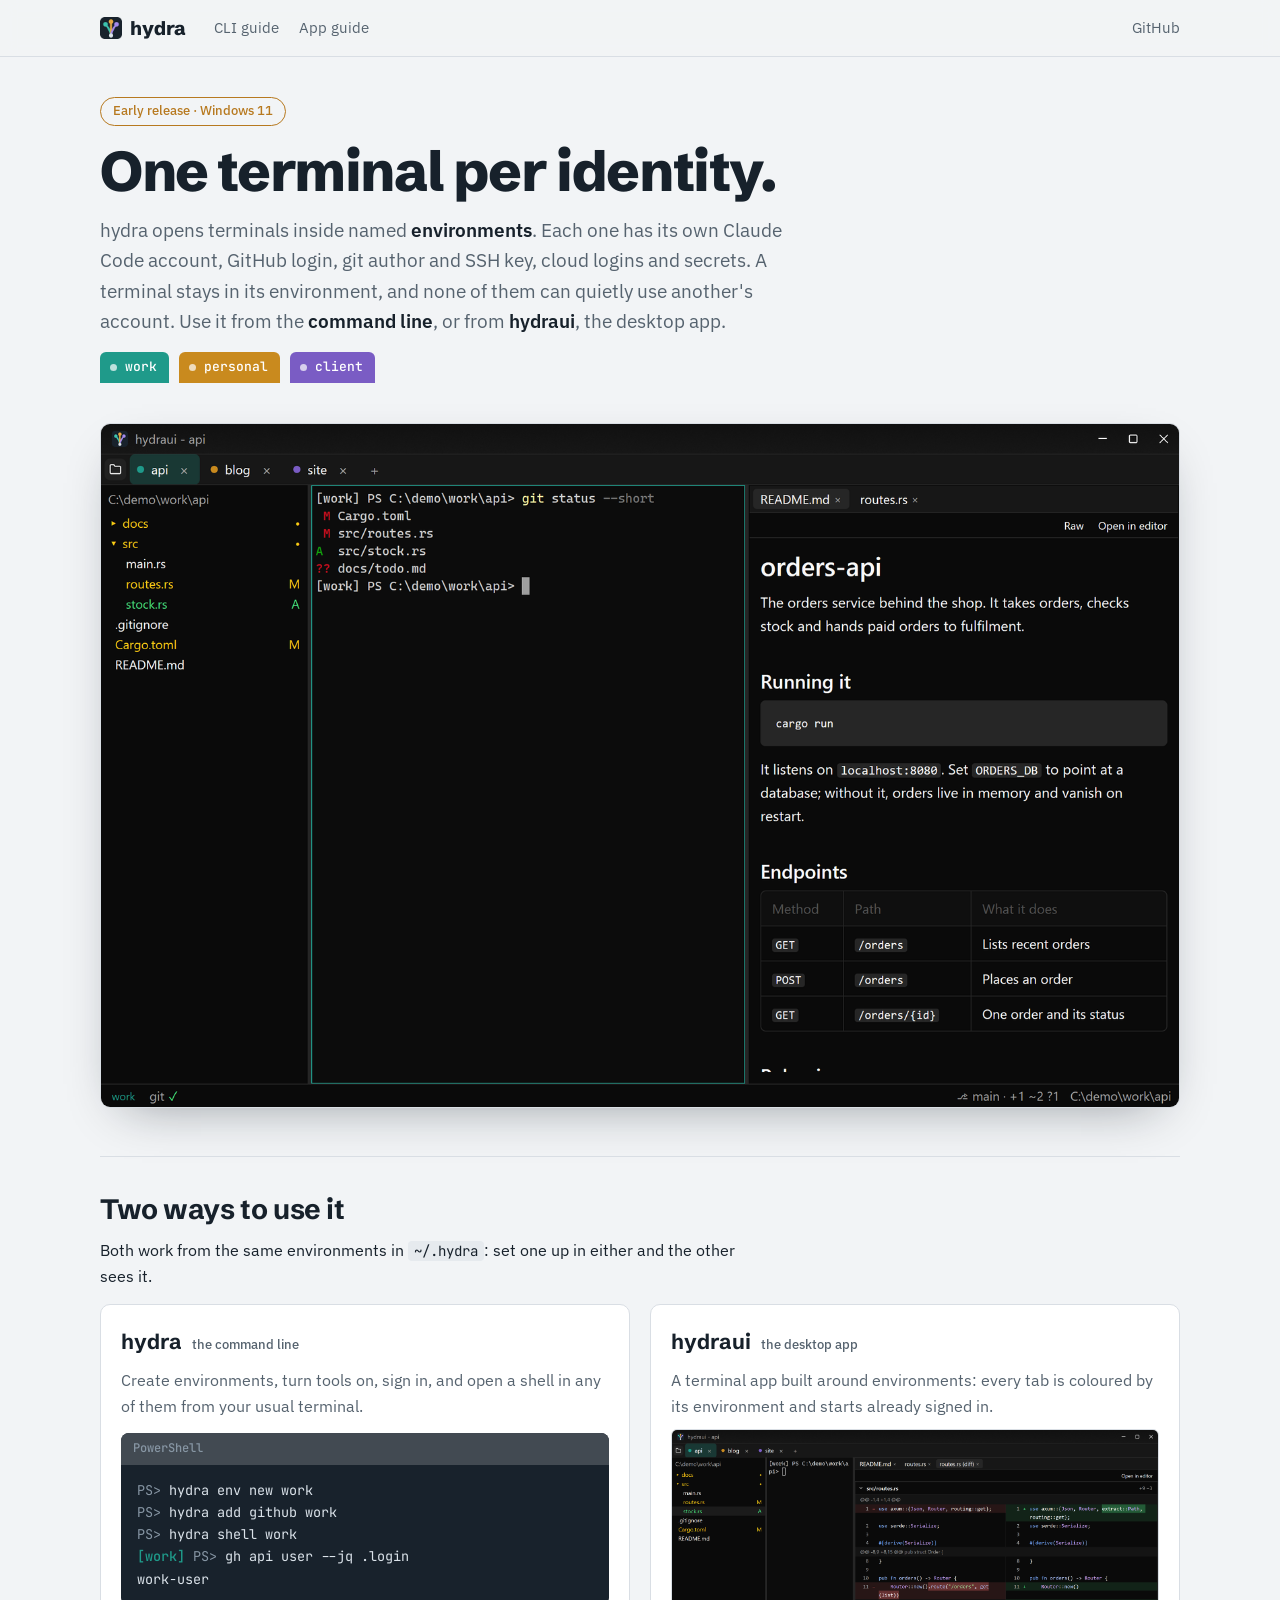
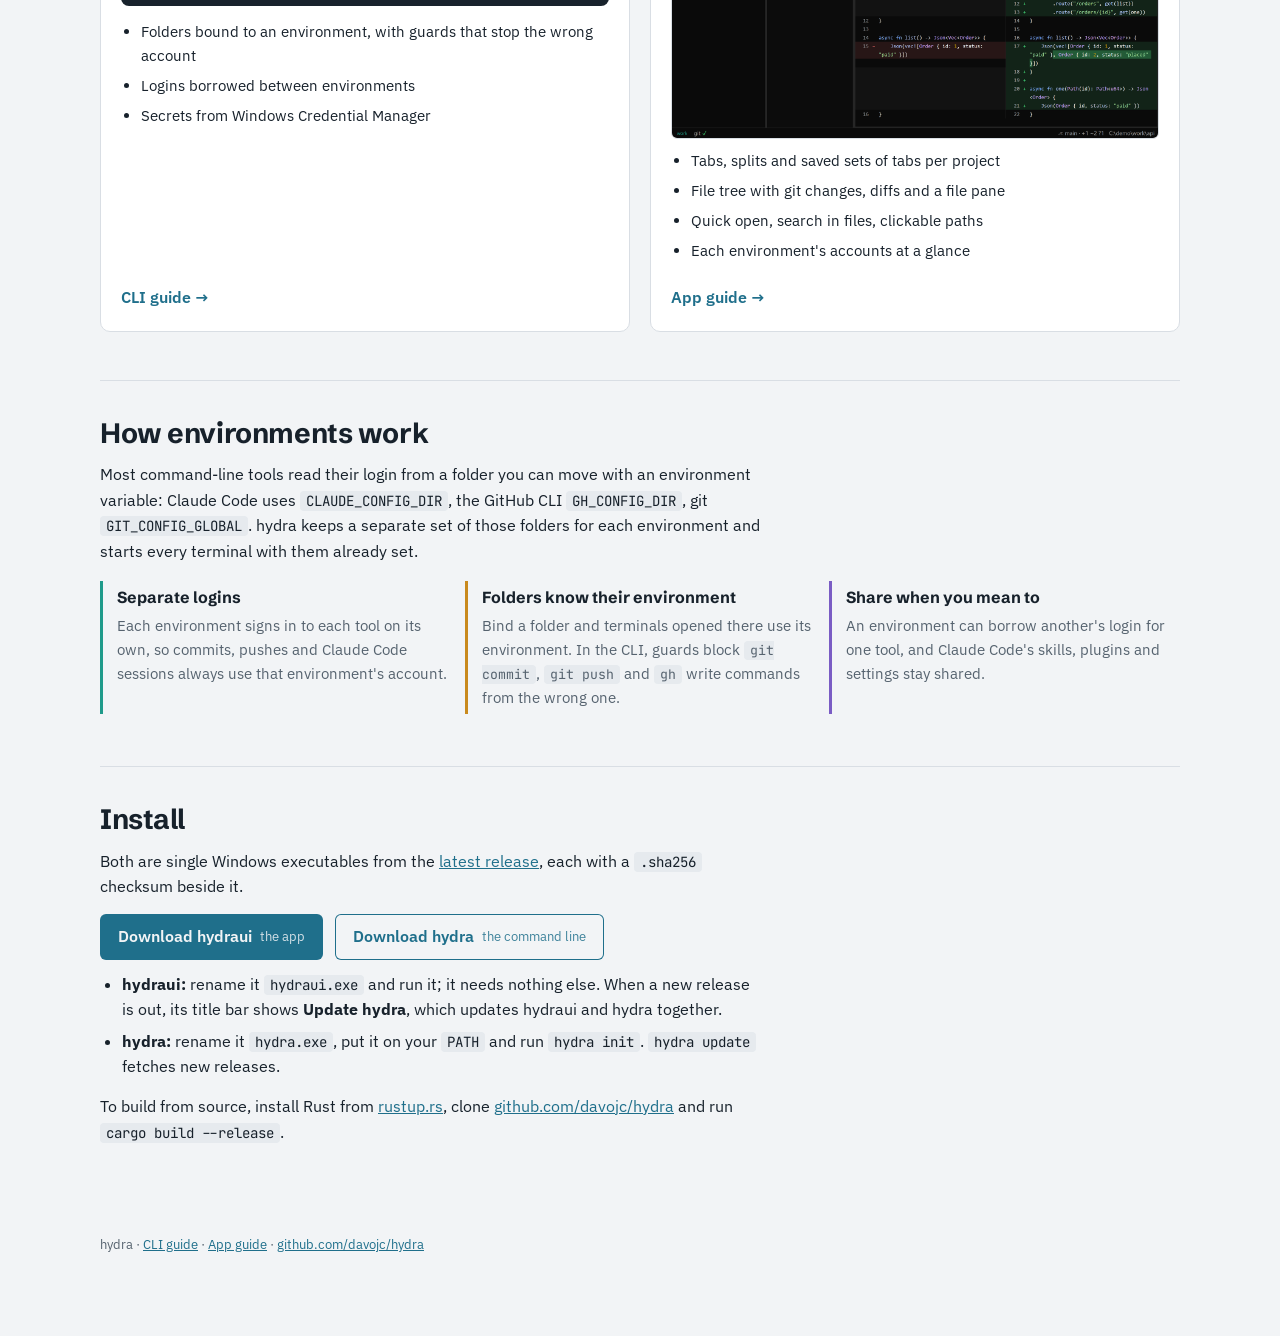
==== commit db443584: "docs(site): landing page, CLI guide and a new App guide The single CLI page becomes a landing page (" ====
--- a/site/index.html
+++ b/site/index.html
@@ -5,569 +5,117 @@
 <meta name="viewport" content="width=device-width, initial-scale=1">
 <title>hydra: one terminal per identity</title>
 <link rel="icon" type="image/png" href="favicon.png">
-<meta name="description" content="hydra opens Windows terminals inside named environments, each with its own Claude Code, GitHub, git, cloud and AI CLI accounts.">
+<meta name="description" content="hydra opens Windows terminals inside named environments, each with its own Claude Code, GitHub, git, cloud and AI CLI accounts. Use it from the command line or from hydraui, the desktop app.">
 <link rel="preconnect" href="https://fonts.googleapis.com">
 <link rel="preconnect" href="https://fonts.gstatic.com" crossorigin>
 <link rel="stylesheet" href="https://fonts.googleapis.com/css2?family=Schibsted+Grotesk:wght@500;700;800&family=IBM+Plex+Sans:ital,wght@0,400;0,500;0,600;1,400&family=JetBrains+Mono:wght@400;500&display=swap">
-<style>
-/* Layout: sticky contents rail on the left, one reading column; terminal transcripts and config as the hero material.
-   Environment colours (work teal, personal amber, client violet) recur as the page's only accents, the same way they tint tabs. */
-:root {
-  --bg: #f2f4f6;
-  --surface: #ffffff;
-  --fg: #17212b;
-  --muted: #56636f;
-  --line: #d9dee4;
-  --accent: #1f6f8b;
-  --term-bg: #18222c;
-  --term-fg: #dbe3ea;
-  --term-dim: #8796a4;
-  --env-work: #1f9a8a;
-  --env-personal: #c98a1e;
-  --env-client: #7a5cc4;
-  --bad: #c2413b;
-  --warn: #b7791f;
-  --ok: #2f8a4c;
-  --chip-fg: #ffffff;
-  --code-inline: #e6eaee;
-  --font-display: "Schibsted Grotesk", "Segoe UI", system-ui, sans-serif;
-  --font-body: "IBM Plex Sans", "Segoe UI", system-ui, sans-serif;
-  --font-mono: "JetBrains Mono", "Cascadia Code", Consolas, monospace;
-}
-@media (prefers-color-scheme: dark) {
-  :root:not([data-theme="light"]) {
-    --bg: #11181f; --surface: #18212a; --fg: #e3e9ee; --muted: #98a6b3; --line: #2a3540;
-    --accent: #6cc0dc; --term-bg: #0b1116; --term-fg: #d6dfe7; --term-dim: #7d8c99;
-    --env-work: #3cc2ae; --env-personal: #e7aa45; --env-client: #a48bec;
-    --bad: #ec6a62; --warn: #e2a64a; --ok: #5cc27c; --chip-fg: #0b1116; --code-inline: #24303b;
-    color-scheme: dark;
-  }
-}
-:root[data-theme="dark"] {
-  --bg: #11181f; --surface: #18212a; --fg: #e3e9ee; --muted: #98a6b3; --line: #2a3540;
-  --accent: #6cc0dc; --term-bg: #0b1116; --term-fg: #d6dfe7; --term-dim: #7d8c99;
-  --env-work: #3cc2ae; --env-personal: #e7aa45; --env-client: #a48bec;
-  --bad: #ec6a62; --warn: #e2a64a; --ok: #5cc27c; --chip-fg: #0b1116; --code-inline: #24303b;
-  color-scheme: dark;
-}
-
-* { box-sizing: border-box; }
-body { background: var(--bg); color: var(--fg); font-family: var(--font-body); font-size: 16px; line-height: 1.6; }
-.wrap { max-width: 1120px; margin: 0 auto; padding-inline: 20px; padding-block: 40px 80px; display: grid; grid-template-columns: 1fr; gap: 40px; }
-@media (min-width: 960px) { .wrap { grid-template-columns: 210px minmax(0, 1fr); gap: 56px; } }
-
-nav.toc { display: none; }
-@media (min-width: 960px) {
-  nav.toc { display: block; position: sticky; top: calc(env(safe-area-inset-top, 0px) + 24px); align-self: start; font-size: 14px; }
-}
-.toc .brand img { width: 22px; height: 22px; }
-.toc .brand { font-family: var(--font-display); font-weight: 800; font-size: 20px; letter-spacing: -0.01em; margin-bottom: 16px; display: flex; align-items: center; gap: 8px; }
-.heads { display: inline-flex; gap: 3px; }
-.heads i { width: 8px; height: 8px; border-radius: 50%; display: block; }
-.heads i:nth-child(1) { background: var(--env-work); }
-.heads i:nth-child(2) { background: var(--env-personal); }
-.heads i:nth-child(3) { background: var(--env-client); }
-.toc ol { list-style: none; margin: 0; padding: 0; display: grid; gap: 2px; }
-.toc a { color: var(--muted); text-decoration: none; display: block; padding: 4px 10px; border-left: 2px solid var(--line); }
-.toc a:hover, .toc a:focus-visible { color: var(--fg); border-left-color: var(--accent); outline: none; }
-.toc .grp { font-size: 11px; text-transform: uppercase; letter-spacing: 0.08em; color: var(--muted); margin: 18px 0 6px; }
-
-main { min-width: 0; }
-header.hero { display: grid; gap: 16px; margin-bottom: 40px; }
-.status { justify-self: start; font-size: 13px; font-weight: 500; color: var(--warn); border: 1px solid currentColor; border-radius: 999px; padding: 3px 12px; }
-h1 { font-family: var(--font-display); font-weight: 800; font-size: clamp(36px, 6vw, 56px); line-height: 1.02; letter-spacing: -0.025em; margin: 0; text-wrap: balance; }
-.lede { font-size: 19px; color: var(--muted); max-width: 62ch; margin: 0; }
-.lede strong { color: var(--fg); font-weight: 600; }
-
-h2 { font-family: var(--font-display); font-weight: 700; font-size: 28px; letter-spacing: -0.015em; line-height: 1.2; margin: 0 0 12px; text-wrap: balance; }
-h3 { font-family: var(--font-display); font-weight: 700; font-size: 18px; margin: 28px 0 8px; }
-section { padding-block: 36px; border-top: 1px solid var(--line); scroll-margin-top: 16px; }
-section > p, section > ul, section > ol { max-width: 66ch; }
-p { margin: 0 0 14px; }
-ul, ol { margin: 0 0 14px; padding-left: 22px; }
-li { margin-bottom: 6px; }
-a { color: var(--accent); }
-code { font-family: var(--font-mono); font-size: 0.88em; background: var(--code-inline); padding: 1px 6px; border-radius: 4px; }
-.step-no { font-family: var(--font-mono); font-size: 13px; color: var(--muted); display: block; margin-bottom: 4px; }
-
-/* Environment chips mirror Windows Terminal tab colours */
-.envs { display: flex; flex-wrap: wrap; gap: 10px; }
-.chip { display: inline-flex; align-items: center; gap: 8px; font-family: var(--font-mono); font-size: 13px; font-weight: 500; color: var(--chip-fg); padding: 5px 12px 5px 10px; border-radius: 6px 6px 0 0; }
-.chip::before { content: ""; width: 7px; height: 7px; border-radius: 50%; background: currentColor; opacity: 0.7; }
-.chip.work { background: var(--env-work); }
-.chip.personal { background: var(--env-personal); }
-.chip.client { background: var(--env-client); }
-.envline { display: flex; flex-wrap: wrap; gap: 24px; font-size: 14px; color: var(--muted); }
-.envline > div { display: grid; gap: 6px; min-width: 0; }
-
-/* Terminal blocks */
-.term { background: var(--term-bg); color: var(--term-fg); border-radius: 8px; margin: 16px 0 20px; overflow: hidden; }
-.term-bar { display: flex; align-items: center; justify-content: space-between; gap: 12px; padding: 0 8px 0 0; background: color-mix(in srgb, var(--term-bg) 82%, #ffffff); }
-.term-bar .tab { font-family: var(--font-mono); font-size: 12px; padding: 6px 12px; color: #0b1116; font-weight: 500; }
-.term-bar .tab.work { background: var(--env-work); }
-.term-bar .tab.personal { background: var(--env-personal); }
-.term-bar .tab.client { background: var(--env-client); }
-.term-bar .tab.plain { background: transparent; color: var(--term-dim); }
-.copy { font-family: var(--font-body); font-size: 12px; color: var(--term-dim); background: transparent; border: 1px solid color-mix(in srgb, var(--term-dim) 50%, transparent); border-radius: 4px; padding: 2px 10px; cursor: pointer; }
-.copy:hover, .copy:focus-visible { color: var(--term-fg); border-color: var(--term-fg); outline: none; }
-.term pre { margin: 0; padding: 14px 16px 16px; overflow-x: auto; font-family: var(--font-mono); font-size: 13.5px; line-height: 1.65; }
-.term .p { color: var(--term-dim); }
-.term .pw { color: var(--env-work); font-weight: 500; }
-.term .pp { color: var(--env-personal); font-weight: 500; }
-.term .pc { color: var(--env-client); font-weight: 500; }
-.term .c { color: var(--term-dim); font-style: italic; }
-.term .bad { color: var(--bad); font-weight: 500; }
-.term .warn { color: var(--warn); font-weight: 500; }
-.term .ok { color: var(--ok); }
-.term .k { color: #8cc4e8; }
-.term .s { color: #c7d98a; }
-
-.note { border-left: 3px solid var(--accent); background: var(--surface); padding: 12px 16px; border-radius: 0 6px 6px 0; margin: 16px 0; max-width: 66ch; font-size: 15px; }
-.note strong { font-weight: 600; }
-
-/* Tables */
-.tbl { overflow-x: auto; margin: 16px 0 8px; border: 1px solid var(--line); border-radius: 8px; background: var(--surface); }
-table { border-collapse: collapse; width: 100%; font-size: 14.5px; }
-th, td { text-align: left; padding: 10px 14px; border-bottom: 1px solid var(--line); vertical-align: top; }
-th { font-family: var(--font-display); font-weight: 700; font-size: 12px; text-transform: uppercase; letter-spacing: 0.07em; color: var(--muted); background: color-mix(in srgb, var(--surface) 90%, var(--line)); }
-tr:last-child td { border-bottom: 0; }
-td code { white-space: nowrap; }
-
-.cols { display: grid; grid-template-columns: repeat(auto-fit, minmax(230px, 1fr)); gap: 14px; margin: 16px 0; }
-.col { background: var(--surface); border: 1px solid var(--line); border-radius: 8px; padding: 14px 16px; min-width: 0; }
-.col h4 { font-family: var(--font-display); font-size: 14px; text-transform: uppercase; letter-spacing: 0.07em; margin: 0 0 8px; }
-.col h4.l { color: var(--accent); }
-.col h4.m { color: var(--env-personal); }
-.col h4.v { color: var(--env-client); }
-.col ul { margin: 0; padding-left: 18px; font-size: 14.5px; }
-.col p { font-size: 14px; color: var(--muted); margin: 0 0 8px; }
-
-footer { margin-top: 40px; font-size: 13px; color: var(--muted); }
-
-@media (prefers-reduced-motion: no-preference) { html { scroll-behavior: smooth; } }
-html { -webkit-text-size-adjust: 100%; }
-body { margin: 0; }
-.links { margin: 0; font-size: 15px; }
-.download { display: inline-flex; align-items: center; gap: 8px; background: var(--accent); color: var(--bg); font-weight: 600; text-decoration: none; padding: 10px 18px; border-radius: 6px; margin: 4px 0 16px; }
-.download:hover, .download:focus-visible { filter: brightness(1.1); outline: 2px solid var(--accent); outline-offset: 2px; }
-.download small { font-weight: 400; opacity: .85; }
-.dl-version:empty { display: none; }
-</style>
+<link rel="stylesheet" href="style.css">
 </head>
 <body>
-<div class="wrap">
-  <nav class="toc" aria-label="Contents">
-    <div class="brand"><img src="favicon.png" alt="">hydra</div>
-    <div class="grp">Getting started</div>
-    <ol>
-      <li><a href="#what">What hydra does</a></li>
-      <li><a href="#install">Install and update</a></li>
-      <li><a href="#walkthrough">Walkthrough: two accounts</a></li>
-    </ol>
-    <div class="grp">Using hydra</div>
-    <ol>
-      <li><a href="#how">How it works</a></li>
-      <li><a href="#tools">Tools</a></li>
-      <li><a href="#borrow">Borrowing a login</a></li>
-      <li><a href="#claude">Claude Code</a></li>
-      <li><a href="#guards">Folders and guards</a></li>
-      <li><a href="#secrets">Variables and secrets</a></li>
-    </ol>
-    <div class="grp">Reference</div>
-    <ol>
-      <li><a href="#commands">Commands</a></li>
-      <li><a href="#files">Files</a></li>
-      <li><a href="#trouble">Troubleshooting</a></li>
-      <li><a href="#planned">Planned</a></li>
-    </ol>
-  </nav>
+<header class="site-nav">
+  <div class="in">
+    <a class="home" href="index.html" aria-current="page"><img src="favicon.png" alt="">hydra</a>
+    <a class="page" href="cli.html">CLI guide</a>
+    <a class="page" href="app.html">App guide</a>
+    <a class="page gh" href="https://github.com/davojc/hydra">GitHub</a>
+  </div>
+</header>
 
-  <main>
-    <header class="hero">
-      <span class="status">Early release · Windows 11</span>
-      <h1>One terminal per identity.</h1>
-      <p class="lede">hydra opens terminals inside named <strong>environments</strong>. Each one has its own Claude Code account, GitHub login, git author and SSH key, cloud logins and secrets. A terminal stays in its environment, and none of them can quietly use another's account.</p>
-      <div class="envs" aria-label="Example environments">
-        <span class="chip work">work</span>
-        <span class="chip personal">personal</span>
-        <span class="chip client">client</span>
+<main class="landing">
+  <header class="hero">
+    <span class="status">Early release · Windows 11</span>
+    <h1>One terminal per identity.</h1>
+    <p class="lede">hydra opens terminals inside named <strong>environments</strong>. Each one has its own Claude Code account, GitHub login, git author and SSH key, cloud logins and secrets. A terminal stays in its environment, and none of them can quietly use another's account. Use it from the <strong>command line</strong>, or from <strong>hydraui</strong>, the desktop app.</p>
+    <div class="envs" aria-label="Example environments">
+      <span class="chip work">work</span>
+      <span class="chip personal">personal</span>
+      <span class="chip client">client</span>
+    </div>
+  </header>
+
+  <figure class="hero-shot">
+    <img src="img/hydraui-window.png" width="1600" height="1013" alt="hydraui with three tabs in the work, personal and client environments: a file tree marking changed files, a terminal showing git status, and the project's README rendered beside it.">
+  </figure>
+
+  <section id="two-ways">
+    <h2>Two ways to use it</h2>
+    <p>Both work from the same environments in <code>~/.hydra</code>: set one up in either and the other sees it.</p>
+    <div class="pair">
+      <article class="card">
+        <h3>hydra <small>the command line</small></h3>
+        <p>Create environments, turn tools on, sign in, and open a shell in any of them from your usual terminal.</p>
+        <div class="term">
+          <div class="term-bar"><span class="tab plain">PowerShell</span></div>
+<pre><span class="p">PS&gt;</span> hydra env new work
+<span class="p">PS&gt;</span> hydra add github work
+<span class="p">PS&gt;</span> hydra shell work
+<span class="pw">[work]</span> <span class="p">PS&gt;</span> gh api user --jq .login
+work-user</pre>
+        </div>
+        <ul>
+          <li>Folders bound to an environment, with guards that stop the wrong account</li>
+          <li>Logins borrowed between environments</li>
+          <li>Secrets from Windows Credential Manager</li>
+        </ul>
+        <a class="more" href="cli.html">CLI guide →</a>
+      </article>
+      <article class="card">
+        <h3>hydraui <small>the desktop app</small></h3>
+        <p>A terminal app built around environments: every tab is coloured by its environment and starts already signed in.</p>
+        <img src="img/hydraui-diff.png" width="1600" height="1013" alt="hydraui showing a side-by-side diff of a changed file next to the file tree." loading="lazy">
+        <ul>
+          <li>Tabs, splits and saved sets of tabs per project</li>
+          <li>File tree with git changes, diffs and a file pane</li>
+          <li>Quick open, search in files, clickable paths</li>
+          <li>Each environment's accounts at a glance</li>
+        </ul>
+        <a class="more" href="app.html">App guide →</a>
+      </article>
+    </div>
+  </section>
+
+  <section id="how">
+    <h2>How environments work</h2>
+    <p>Most command-line tools read their login from a folder you can move with an environment variable: Claude Code uses <code>CLAUDE_CONFIG_DIR</code>, the GitHub CLI <code>GH_CONFIG_DIR</code>, git <code>GIT_CONFIG_GLOBAL</code>. hydra keeps a separate set of those folders for each environment and starts every terminal with them already set.</p>
+    <div class="points">
+      <div class="point work">
+        <h4>Separate logins</h4>
+        <p>Each environment signs in to each tool on its own, so commits, pushes and Claude Code sessions always use that environment's account.</p>
       </div>
-      <p><a class="download" href="https://github.com/davojc/hydra/releases/latest/download/hydra-x86_64-pc-windows-msvc.exe" download>Download hydra <span class="dl-version"></span><small>Windows x64</small></a></p>
-      <p class="links"><a href="https://github.com/davojc/hydra">Source on GitHub</a> · <a href="https://github.com/davojc/hydra/releases/latest">Latest release</a></p>
-    </header>
+      <div class="point personal">
+        <h4>Folders know their environment</h4>
+        <p>Bind a folder and terminals opened there use its environment. In the CLI, guards block <code>git commit</code>, <code>git push</code> and <code>gh</code> write commands from the wrong one.</p>
+      </div>
+      <div class="point client">
+        <h4>Share when you mean to</h4>
+        <p>An environment can borrow another's login for one tool, and Claude Code's skills, plugins and settings stay shared.</p>
+      </div>
+    </div>
+  </section>
 
-    <section id="what">
-      <h2>What hydra does</h2>
-      <p>Most command-line tools read their login and settings from a folder you can move with an environment variable. Claude Code uses <code>CLAUDE_CONFIG_DIR</code>, the GitHub CLI uses <code>GH_CONFIG_DIR</code>, git uses <code>GIT_CONFIG_GLOBAL</code>. hydra keeps a separate set of those folders for each environment and starts your shell with them already set.</p>
-      <div class="term">
-        <div class="term-bar"><span class="tab work">work · pwsh</span></div>
-<pre><span class="pw">[work]</span> <span class="p">PS&gt;</span> gh api user --jq .login
-work-user
-<span class="pw">[work]</span> <span class="p">PS&gt;</span> git config user.email
-work@example.com</pre>
-      </div>
-      <div class="term">
-        <div class="term-bar"><span class="tab personal">personal · bash</span></div>
-<pre><span class="pp">[personal]</span> <span class="p">$</span> gh api user --jq .login
-my-username</pre>
-      </div>
-      <ul>
-        <li><strong>Stop identity mix-ups.</strong> Commits and pushes always use the environment's author, SSH key and GitHub login.</li>
-        <li><strong>Run Claude Code on several accounts at once.</strong> Each environment has its own Claude sign-in, usage limits and history. Your skills, plugins, settings and MCP servers stay shared.</li>
-      </ul>
-    </section>
+  <section id="install">
+    <h2>Install</h2>
+    <p>Both are single Windows executables from the <a href="https://github.com/davojc/hydra/releases/latest">latest release</a>, each with a <code>.sha256</code> checksum beside it.</p>
+    <div class="dl-row">
+      <a class="download" href="https://github.com/davojc/hydra/releases/latest/download/hydraui-x86_64-pc-windows-msvc.exe" download>Download hydraui <span class="dl-version"></span><small>the app</small></a>
+      <a class="download alt" href="https://github.com/davojc/hydra/releases/latest/download/hydra-x86_64-pc-windows-msvc.exe" download>Download hydra <span class="dl-version"></span><small>the command line</small></a>
+    </div>
+    <ul>
+      <li><strong>hydraui:</strong> rename it <code>hydraui.exe</code> and run it; it needs nothing else. When a new release is out, its title bar shows <strong>Update hydra</strong>, which updates hydraui and hydra together.</li>
+      <li><strong>hydra:</strong> rename it <code>hydra.exe</code>, put it on your <code>PATH</code> and run <code>hydra init</code>. <code>hydra update</code> fetches new releases.</li>
+    </ul>
+    <p>To build from source, install Rust from <a href="https://rustup.rs">rustup.rs</a>, clone <a href="https://github.com/davojc/hydra">github.com/davojc/hydra</a> and run <code>cargo build --release</code>.</p>
+  </section>
 
-    <section id="install">
-      <h2>Install and update</h2>
-      <p><a class="download" href="https://github.com/davojc/hydra/releases/latest/download/hydra-x86_64-pc-windows-msvc.exe" download>Download hydra <span class="dl-version"></span><small>Windows x64</small></a></p>
-      <p>This downloads <code>hydra-x86_64-pc-windows-msvc.exe</code> from the <a href="https://github.com/davojc/hydra/releases/latest">latest release</a>, which also has its <code>.sha256</code> checksum. Rename it to <code>hydra.exe</code> and put it in a folder on your <code>PATH</code>. Then create hydra's home folder:</p>
-      <div class="term">
-        <div class="term-bar"><span class="tab plain">PowerShell</span><button class="copy" type="button" data-copy="hydra init">Copy</button></div>
-<pre><span class="p">PS&gt;</span> hydra init
-<span class="ok">created</span> C:\Users\you\.hydra\config.toml</pre>
-      </div>
-      <p>From then on, <code>hydra update</code> fetches the latest release and checks its SHA-256 checksum before replacing itself. <code>hydra update --check</code> only reports. It won't update while another hydra terminal is open.</p>
-      <div class="term">
-        <div class="term-bar"><span class="tab plain">PowerShell</span><button class="copy" type="button" data-copy="hydra update">Copy</button></div>
-<pre><span class="p">PS&gt;</span> hydra update
-hydra 0.5.0 is installed; 0.5.1 is available
-<span class="ok">updated to 0.5.1</span></pre>
-      </div>
-      <p>To build from source instead, install Rust from <a href="https://rustup.rs">rustup.rs</a>, then <code>git clone https://github.com/davojc/hydra.git</code> and <code>cargo build --release</code>.</p>
-    </section>
-
-    <section id="walkthrough">
-      <h2>Walkthrough: two accounts, GitHub and Claude</h2>
-      <p>This sets up a <span class="chip work">work</span> and a <span class="chip personal">personal</span> environment, each with its own GitHub account, Claude account, git author and SSH key.</p>
-
-      <h3><span class="step-no">Step 1</span>One SSH key per GitHub account</h3>
-      <p>GitHub won't accept the same key on two accounts. Add each <code>.pub</code> file to the matching account under <strong>Settings → SSH and GPG keys</strong>.</p>
-      <div class="term">
-        <div class="term-bar"><span class="tab plain">PowerShell</span><button class="copy" type="button" data-copy-from="w1">Copy</button></div>
-<pre id="w1">ssh-keygen -t ed25519 -f $HOME\.ssh\id_ed25519_work     -C "work@example.com"
-ssh-keygen -t ed25519 -f $HOME\.ssh\id_ed25519_personal -C "me@example.com"</pre>
-      </div>
-
-      <h3><span class="step-no">Step 2</span>Create the environments</h3>
-      <p>Each gets its own colour. New environments start with no tools on.</p>
-      <div class="term">
-        <div class="term-bar"><span class="tab plain">PowerShell</span><button class="copy" type="button" data-copy-from="w2">Copy</button></div>
-<pre id="w2">hydra env new work
-hydra env new personal</pre>
-      </div>
-
-      <h3><span class="step-no">Step 3</span>Turn on the tools each one uses</h3>
-      <p><code>hydra add</code> only writes configuration. It never runs a tool or signs you in.</p>
-      <div class="term">
-        <div class="term-bar"><span class="tab plain">PowerShell</span><button class="copy" type="button" data-copy-from="w3">Copy</button></div>
-<pre id="w3">hydra add claude work
-hydra add git work --name "Your Name" --email work@example.com --ssh-key ~/.ssh/id_ed25519_work
-hydra add github work --owner acme
-hydra add git personal --name "Your Name" --email me@example.com --ssh-key ~/.ssh/id_ed25519_personal
-hydra add github personal
-hydra add claude personal</pre>
-      </div>
-
-      <h3><span class="step-no">Step 4</span>Sign in inside each environment</h3>
-      <p>Use each tool's own sign-in command. The terminal opens even before you've signed in, and hydra lists what's missing.</p>
-      <div class="note"><strong>Check which account the browser is signed in to.</strong> Browser sign-ins authorise whichever account the browser is currently using. Use a private window for the second account.</div>
-      <div class="term">
-        <div class="term-bar"><span class="tab work">work · pwsh</span><button class="copy" type="button" data-copy="hydra shell work">Copy</button></div>
-<pre><span class="p">PS&gt;</span> hydra shell work
-<span class="warn">hydra: claude: not signed in - run claude auth login</span>
-<span class="warn">hydra: github: not signed in - run gh auth login</span>
-<span class="pw">[work]</span> <span class="p">PS&gt;</span> gh auth login
-<span class="pw">[work]</span> <span class="p">PS&gt;</span> claude auth login
-<span class="pw">[work]</span> <span class="p">PS&gt;</span> exit</pre>
-      </div>
-      <p>Repeat in <code>hydra shell personal</code> with your personal accounts.</p>
-
-      <h3><span class="step-no">Step 5</span>Check</h3>
-      <div class="term">
-        <div class="term-bar"><span class="tab plain">PowerShell</span><button class="copy" type="button" data-copy="hydra whoami --env work">Copy</button></div>
-<pre><span class="p">PS&gt;</span> hydra whoami --env work
-env      work · work
-claude   work@example.com (Acme)                          <span class="ok">ok</span>
-github   work-user                                        <span class="ok">ok</span>
-git      work@example.com                                 <span class="ok">ok</span></pre>
-      </div>
-      <p>Each terminal stays in its environment until you close it, and you can have both open at once. Run <code>claude</code> in each: <code>/status</code> shows that environment's account.</p>
-    </section>
-
-    <section id="how">
-      <h2>How it works</h2>
-      <p>hydra starts each terminal with environment variables that point every tool at that environment's own folder under <code>~/.hydra/state/&lt;env&gt;/</code>.</p>
-      <ul>
-        <li><strong>Nothing leaks between environments.</strong> Identity variables inherited from the terminal you started in are removed, for example <code>GH_TOKEN</code>, <code>AWS_PROFILE</code> or <code>ANTHROPIC_API_KEY</code>. That includes those of tools the environment doesn't use, even when one hydra terminal is started from inside another.</li>
-        <li><strong>Launch fails closed.</strong> If something could make a tool fall back to another identity, hydra refuses to open the terminal and tells you how to fix it. Examples are a configured SSH key that doesn't exist, or a secret you referenced but never stored. A tool that simply isn't signed in yet doesn't block anything.</li>
-        <li><strong>Secrets live in Windows Credential Manager.</strong> Config files only reference them. Values never go to disk or into hydra's output, with one exception: a gws credentials file, which is written readable by your Windows account only.</li>
-      </ul>
-    </section>
-
-    <section id="tools">
-      <h2>Tools</h2>
-      <p>Turn a tool on with <code>hydra add &lt;tool&gt; [env]</code>. Inside a hydra terminal you can leave out the environment. <code>hydra add</code> with no tool lists tools and which are on; <code>hydra remove &lt;tool&gt; [env]</code> turns one off and keeps its saved logins.</p>
-      <div class="tbl">
-        <table>
-          <thead><tr><th>Tool</th><th>What each environment gets</th><th>Flags</th></tr></thead>
-          <tbody>
-            <tr><td><code>claude</code></td><td>Its own Claude Code sign-in, sharing your <code>~/.claude</code> setup</td><td><code>--mcp-exclude</code></td></tr>
-            <tr><td><code>github</code> (<code>gh</code>)</td><td>Its own <code>gh auth login</code>; git's HTTPS pushes to github.com use it</td><td><code>--owner</code>, <code>--strict</code></td></tr>
-            <tr><td><code>git</code></td><td>Always on, even without <code>hydra add git</code>: your global git config loads underneath, plus the folder guard. Adding it gives the author, email, SSH key, optional signing key and its own Git Credential Manager space for other HTTPS hosts.</td><td><code>--name</code>, <code>--email</code>, <code>--ssh-key</code>, <code>--signing-key</code></td></tr>
-            <tr><td><code>aws</code></td><td>An AWS profile, optionally with private config and credentials files</td><td><code>--profile</code> (required), <code>--isolate</code></td></tr>
-            <tr><td><code>azure</code></td><td>Its own <code>az login</code></td><td></td></tr>
-            <tr><td><code>gcloud</code></td><td>Its own <code>gcloud auth login</code> and configurations</td><td></td></tr>
-            <tr><td><code>gws</code></td><td>Its own Google Workspace CLI login, or stored credentials</td><td><code>--credentials-secret</code></td></tr>
-            <tr><td><code>kube</code></td><td>Its own kubeconfig</td><td><code>--kubeconfig</code></td></tr>
-            <tr><td><code>codex</code></td><td>Its own Codex CLI login</td><td></td></tr>
-            <tr><td><code>gemini</code></td><td><code>GEMINI_API_KEY</code> from a stored secret</td><td><code>--api-key-secret</code> (required)</td></tr>
-          </tbody>
-        </table>
-      </div>
-    </section>
-
-    <section id="borrow">
-      <h2>Borrowing a login</h2>
-      <p>If two environments use the same account, let one borrow the tool from the other instead of signing in twice. In <code>envs/work/env.toml</code>:</p>
-      <div class="term">
-        <div class="term-bar"><span class="tab plain">~/.hydra/envs/work/env.toml</span></div>
-<pre><span class="k">[claude]</span>
-from = <span class="s">"personal"</span>
-
-<span class="k">[github]</span>
-from = <span class="s">"personal"</span></pre>
-      </div>
-      <p>Or from the command line: <code>hydra add claude work --from personal</code>.</p>
-      <ul>
-        <li><strong>The whole tool folder is shared,</strong> not just the credential file: login, history, sessions and settings. Nothing is copied or synced, so a sign-in or refresh in <code>personal</code> is seen by <code>work</code> straight away.</li>
-        <li><strong>A borrowing section holds only <code>from</code>.</strong> The owner's settings are used, so any other key there is an error. The owner must have the same tool turned on without <code>from</code>; chains aren't allowed, and an environment can't borrow from itself.</li>
-        <li><strong>Except <code>[github]</code> <code>owners</code> and <code>strict</code>.</strong> They are guard policy, so they stay with each environment: <code>[github]</code> may set them next to <code>from</code> (<code>hydra add github work --from personal --owner acme --strict</code>). The borrower's own values are used, never the owner's; leaving them out means no owner list and not strict.</li>
-        <li><strong>Only the folder is borrowed.</strong> A Claude login made with an API key in the owner's <code>[env]</code> (<code>ANTHROPIC_API_KEY</code> and the like) isn't borrowed; set it in the borrower's <code>[env]</code> too.</li>
-        <li><strong>Sign in from the owner.</strong> If the borrowed tool isn't signed in, the terminal says where. <code>hydra whoami</code> shows the owner next to the account.</li>
-      </ul>
-      <div class="term">
-        <div class="term-bar"><span class="tab work">work · pwsh</span></div>
-<pre><span class="p">PS&gt;</span> hydra shell work
-<span class="warn">hydra: claude: not signed in - work borrows it from personal</span>
-  -&gt; sign in there: hydra shell personal, then claude auth login</pre>
-      </div>
-      <ul>
-        <li><strong><code>git</code> can't be borrowed.</strong> The commit author and SSH key stay per environment. Git over HTTPS signs in through <code>gh</code>, so borrowing <code>github</code> covers it.</li>
-        <li><strong>Guards still compare environment names.</strong> A folder bound to <code>personal</code> still blocks <code>git commit</code> from a <code>work</code> terminal, even if <code>work</code> borrows personal's GitHub login. The guards and the SSH key read only the borrower's own env.toml.</li>
-        <li><strong>Editing the owner can break borrowers.</strong> If <code>hydra env edit personal</code> removes a tool <code>work</code> borrows, <code>work</code> fails closed on its next launch and says why; its guard keeps working meanwhile, and <code>hydra whoami</code> shows the problem on that tool's line.</li>
-        <li><strong>Removing and renaming are safe for owners.</strong>
-          <ul>
-            <li><code>hydra remove &lt;tool&gt; work</code> on a borrower removes the section and leaves the owner's login alone.</li>
-            <li><code>hydra remove &lt;tool&gt; personal</code> refuses while another environment borrows that tool from it, and names them.</li>
-            <li><code>hydra env rm personal</code> refuses while any environment borrows from it (<code>work borrows claude, github from personal</code>).</li>
-            <li><code>hydra env rename personal home</code> rewrites <code>from = "personal"</code> in every borrower and lists the ones it changed. It refuses while a borrower's terminal is open.</li>
-          </ul>
-        </li>
-      </ul>
-    </section>
-
-    <section id="claude">
-      <h2>Claude Code: separate accounts, shared setup</h2>
-      <p>Each environment's Claude folder (<code>~/.hydra/state/&lt;env&gt;/claude</code>) is rebuilt from your existing <code>~/.claude</code> every time a terminal opens. hydra only ever <strong>reads</strong> <code>~/.claude</code> and <code>~/.claude.json</code>.</p>
-      <div class="cols">
-        <div class="col">
-          <h4 class="l">Linked from ~/.claude</h4>
-          <p>One copy; every environment sees it.</p>
-          <ul><li><code>skills/</code>, <code>commands/</code>, <code>agents/</code></li><li><code>hooks/</code>, <code>output-styles/</code></li><li><code>plugins/</code>: install once, available everywhere</li></ul>
-        </div>
-        <div class="col">
-          <h4 class="m">Rebuilt each launch</h4>
-          <p>Shared base plus this environment's changes.</p>
-          <ul><li><code>settings.json</code> + <code>envs/&lt;env&gt;/claude/settings.json</code></li><li><code>CLAUDE.md</code> + the environment's own section</li><li>MCP servers from <code>~/.claude.json</code>, minus <code>--mcp-exclude</code></li></ul>
-        </div>
-        <div class="col">
-          <h4 class="v">Private</h4>
-          <p>Never shared between environments.</p>
-          <ul><li>the Claude sign-in</li><li>history, projects, sessions</li><li>the rest of <code>.claude.json</code></li></ul>
-        </div>
-      </div>
-      <div class="note"><strong>Changes made inside Claude don't stick.</strong> If Claude edits the rebuilt <code>settings.json</code> or <code>CLAUDE.md</code>, for example with <code>/model</code>, hydra saves your version as <code>.bak</code> on the next launch, tells you, and rebuilds the file. Put lasting changes in <code>~/.claude</code> or <code>~/.hydra/envs/&lt;env&gt;/claude/</code>.</div>
-      <p>Sign-in settings are never shared. If <code>~/.claude/settings.json</code> has an <code>apiKeyHelper</code> or an API key under <code>env</code>, hydra leaves it out of every environment and warns you. Running <code>claude</code> outside hydra keeps using <code>~/.claude</code> as before.</p>
-      <p>Each environment's <code>settings.json</code> also gets a <code>PreToolUse</code> hook that blocks <code>git commit</code>, <code>git push</code> and <code>gh</code> write commands in folders bound to another environment. See <a href="#guards">Folders and guards</a>.</p>
-    </section>
-
-    <section id="guards">
-      <h2>Folders and guards</h2>
-      <p>A folder can belong to an environment. hydra then opens the right terminal there, and blocks <code>git commit</code>, <code>git push</code> and <code>gh</code> write commands (<code>gh pr create</code>, <code>gh repo delete</code>, <code>gh api -X POST</code> and the like) when they run from a terminal for a different environment. It covers commands you type and commands Claude Code runs.</p>
-
-      <h3>Bind a folder</h3>
-      <div class="term">
-        <div class="term-bar"><span class="tab plain">PowerShell</span><button class="copy" type="button" data-copy-from="g1">Copy</button></div>
-<pre id="g1">hydra bind E:\work work           # a rule in config.toml: everything under E:\work
-hydra bind --file work            # or a .hydra file in the current folder
-hydra bind                        # show which environment this folder resolves to
-hydra bind --list                 # list the rules in config.toml
-hydra unbind E:\work              # remove the rule and/or .hydra file</pre>
-      </div>
-      <p><code>--file</code> writes <code>.hydra</code> and adds it to the repo's <code>.git/info/exclude</code>, so it is never committed. You can also write rules by hand:</p>
-      <div class="term">
-        <div class="term-bar"><span class="tab plain">~/.hydra/config.toml</span></div>
-<pre><span class="k">[bindings]</span>
-<span class="s">"E:/work/**"</span> = <span class="s">"work"</span>
-<span class="s">"E:/personal/**"</span> = <span class="s">"personal"</span></pre>
-      </div>
-      <p>The most specific binding wins. A <code>.hydra</code> file beats a rule at the same or shallower depth, and among rules the longest literal prefix wins. A folder that matches nothing is unbound, and nothing is blocked there.</p>
-      <p><code>hydra shell</code> with no name opens the environment bound to the current folder. <code>hydra shell work</code> opens in the environment's <code>home</code> folder (set in <code>env.toml</code>) when you start it from somewhere not bound to it. <code>hydra env new work --home E:\work</code> sets <code>home</code> and binds the folder in one step. <code>hydra whoami</code> shows a <code>folder</code> line.</p>
-
-      <h3>What a block looks like</h3>
-      <div class="term">
-        <div class="term-bar"><span class="tab personal">personal · pwsh</span></div>
-<pre><span class="pp">[personal]</span> <span class="p">PS&gt;</span> git push
-<span class="bad">hydra: blocked git push - this folder belongs to work (rule E:/work/**), this terminal is personal</span>
-  -&gt; open a work terminal here: hydra shell work
-  -&gt; or run it once anyway: hydra allow -- git push</pre>
-      </div>
-      <p><code>hydra allow -- &lt;command&gt;</code> runs that one command past the guard. When Claude Code is blocked, it is told to ask you to run <code>hydra allow</code> in your own terminal. It can't run <code>hydra allow</code> itself.</p>
-
-      <h3>How it's enforced</h3>
-      <div class="cols">
-        <div class="col">
-          <h4 class="l">git hooks</h4>
-          <p>Each environment's gitconfig sets <code>core.hooksPath</code> to hydra's wrappers.</p>
-          <ul><li><code>pre-commit</code> and <code>pre-push</code> ask hydra first</li><li>Then the repo's own hook, or your global one, runs as usual</li><li>The environment's <code>ssh_key</code> reaches git through <code>core.sshCommand</code></li></ul>
-        </div>
-        <div class="col">
-          <h4 class="v">Claude Code hook</h4>
-          <p>A <code>PreToolUse</code> hook on the <code>Bash</code> and <code>PowerShell</code> tools.</p>
-          <ul><li>Follows <code>cd</code> and <code>git -C</code></li><li>Catches <code>--no-verify</code></li><li>Checks <code>gh</code> write commands too</li></ul>
-        </div>
-      </div>
-      <p>If a binding names an environment that doesn't exist, hydra prints <code>guard skipped</code> and allows the command.</p>
-      <p><strong>Git is always on.</strong> Every environment gets hydra's gitconfig, even without <code>hydra add git</code>. It includes your real global config (<code>GIT_CONFIG_GLOBAL</code> if you set it, else <code>~/.config/git/config</code> and <code>~/.gitconfig</code>) plus the guard. The Credential Manager namespace is written only with <code>[git]</code>, and the <code>gh</code> credential helper only with <code>[git]</code> or <code>[github]</code>.</p>
-
-      <h3>Limits</h3>
-      <p>The guard stops mistakes. It isn't a security boundary.</p>
-      <ul>
-        <li><code>--no-verify</code> skips git hooks outside Claude Code. The Claude hook catches it.</li>
-        <li>A repo that sets its own <code>core.hooksPath</code> (Husky, for example) replaces hydra's hooks, so the git guard is off there. <code>hydra whoami</code> says so. The Claude hook still applies.</li>
-        <li>In a hydra terminal, <code>pre-commit install</code> refuses and <code>git lfs install</code> complains, because <code>core.hooksPath</code> is set. Run them from a normal terminal.</li>
-        <li><code>git config --global</code> inside hydra edits the generated file, which hydra rewrites on the next launch. Edit your real global file instead. The generated file's header names it.</li>
-        <li>The git hook looks up the binding at the repo root.</li>
-        <li><code>gh</code> write commands you type yourself aren't guarded, even in a folder bound to another environment. <code>gh</code> still uses the terminal's own environment's login, so it can't act as another account.</li>
-        <li>Plain <code>ssh</code> or <code>scp</code> typed by hand uses ssh's normal key selection, not the environment's key.</li>
-      </ul>
-    </section>
-
-    <section id="secrets">
-      <h2>Variables and secrets</h2>
-      <p>Any other variable goes under <code>[env]</code> in the environment's <code>env.toml</code> (<code>hydra env edit work</code>). Values can be plain or come from a secret stored in Windows Credential Manager.</p>
-      <div class="term">
-        <div class="term-bar"><span class="tab plain">~/.hydra/envs/work/env.toml</span></div>
-<pre><span class="k">[env]</span>
-REGION = <span class="s">"eu-west"</span>
-LINEAR_API_KEY = <span class="s">"secret:work/linear"</span></pre>
-      </div>
-      <div class="term">
-        <div class="term-bar"><span class="tab plain">PowerShell</span><button class="copy" type="button" data-copy="hydra secret set work/linear">Copy</button></div>
-<pre><span class="p">PS&gt;</span> hydra secret set work/linear
-value: ••••••••••••••••
-<span class="ok">stored</span> work/linear in Windows Credential Manager</pre>
-      </div>
-      <p>For multi-line values such as JSON, pipe them in: <code>Get-Content -Raw creds.json | hydra secret set work/gws-creds</code>.</p>
-    </section>
-
-    <section id="commands">
-      <h2>Commands</h2>
-      <div class="tbl">
-        <table>
-          <thead><tr><th>Command</th><th>What it does</th></tr></thead>
-          <tbody>
-            <tr><td><code>hydra init</code></td><td>Creates <code>~/.hydra</code></td></tr>
-            <tr><td><code>hydra env new|list|edit|rm|rename</code></td><td>Manages environments. <code>env new &lt;name&gt; --home DIR</code> sets where its terminals open and binds that folder. <code>rename</code> updates bindings, secrets, saved logins and borrowers too.</td></tr>
-            <tr><td><code>hydra add [&lt;tool&gt;] [&lt;env&gt;]</code></td><td>Turns a tool on by writing its settings. Never signs in. <code>--from &lt;env&gt;</code> borrows the tool from another environment (see <a href="#borrow">Borrowing a login</a>).</td></tr>
-            <tr><td><code>hydra remove &lt;tool&gt; [&lt;env&gt;]</code></td><td>Turns a tool off. Saved logins are kept.</td></tr>
-            <tr><td><code>hydra shell [&lt;env&gt;]</code></td><td>Opens a terminal in an environment. With no name, the environment comes from the current folder's binding. Options: <code>--shell pwsh|bash</code>, <code>--cwd DIR</code>.</td></tr>
-            <tr><td><code>hydra run &lt;env&gt; -- &lt;command&gt;</code></td><td>Runs one command in an environment</td></tr>
-            <tr><td><code>hydra auth &lt;tool&gt; &lt;env&gt;</code></td><td>Runs a tool's sign-in inside an environment without opening a terminal</td></tr>
-            <tr><td><code>hydra secret set|rm &lt;env&gt;/&lt;key&gt;</code></td><td>Stores or removes a secret</td></tr>
-            <tr><td><code>hydra bind [&lt;path&gt;] &lt;env&gt;</code></td><td>Binds a folder to an environment. <code>--file</code> writes a <code>.hydra</code> file instead of a rule. With no arguments it shows the current folder's binding; <code>--list</code> lists every rule.</td></tr>
-            <tr><td><code>hydra unbind [&lt;path&gt;]</code></td><td>Removes a folder's rule and/or <code>.hydra</code> file</td></tr>
-            <tr><td><code>hydra allow -- &lt;command&gt;</code></td><td>Runs one command past the folder guard</td></tr>
-            <tr><td><code>hydra whoami [--env &lt;env&gt;]</code></td><td>Shows which account each tool is actually using, and the current folder's binding</td></tr>
-            <tr><td><code>hydra update [--check]</code></td><td>Installs the latest release from GitHub after checking its checksum</td></tr>
-          </tbody>
-        </table>
-      </div>
-    </section>
-
-    <section id="files">
-      <h2>Files</h2>
-      <div class="term">
-        <div class="term-bar"><span class="tab plain">~/.hydra</span></div>
-<pre>config.toml          <span class="c">global settings and [bindings]</span>
-envs/&lt;env&gt;/          <span class="c">yours: env.toml, plus optional claude/ overrides</span>
-state/&lt;env&gt;/         <span class="c">hydra's: each tool's folder, sign-ins, generated config</span>
-state/&lt;env&gt;/git/hooks/  <span class="c">hydra's git hook wrappers (the guard)</span>
-secrets.toml         <span class="c">names (never values) of stored secrets</span></pre>
-      </div>
-      <p><code>HYDRA_HOME</code> moves <code>~/.hydra</code>. Deleting <code>state/&lt;env&gt;</code> resets an environment, but you'll need to sign in again.</p>
-    </section>
-
-    <section id="trouble">
-      <h2>Troubleshooting</h2>
-      <div class="tbl">
-        <table>
-          <thead><tr><th>Message</th><th>What to do</th></tr></thead>
-          <tbody>
-            <tr><td><code>hydra: &lt;tool&gt;: not signed in</code></td><td>Sign in with that tool's own command inside the environment's terminal. If it says <code>work borrows it from personal</code>, sign in from the owner: <code>hydra shell personal</code>.</td></tr>
-            <tr><td><code>hydra: work borrows [x] from y, but y has no [x]</code></td><td>Turn it on in the owner: <code>hydra add x y</code>.</td></tr>
-            <tr><td><code>hydra: work borrows [x] from y, which borrows it from z</code></td><td>Borrowing doesn't chain. Borrow from the owner: <code>from = "z"</code>.</td></tr>
-            <tr><td><code>secret work/x isn't set</code></td><td><code>hydra secret set work/x</code></td></tr>
-            <tr><td><code>…id_ed25519_work not found</code></td><td>Fix the key path: <code>hydra add git work --ssh-key &lt;path&gt;</code></td></tr>
-            <tr><td><code>CLAUDE_CONFIG_DIR</code> error when opening</td><td>Remove <code>CLAUDE_CONFIG_DIR</code> from <code>[env]</code>; <code>[claude]</code> sets it. Then sign in again.</td></tr>
-            <tr><td><code>… is a real folder, not a link</code></td><td>Move anything you want to keep into <code>~/.claude</code>, delete that folder, and reopen the terminal.</td></tr>
-            <tr><td><code>hydra: blocked git push - this folder belongs to work …</code></td><td>The folder is bound to another environment. Open the right terminal (<code>hydra shell work</code>) or run it once with <code>hydra allow -- git push</code>. <code>hydra bind</code> shows which rule applies.</td></tr>
-            <tr><td><code>hydra: warning: guard skipped</code></td><td>A binding names an environment that doesn't exist, so nothing was checked. Fix the name in <code>config.toml</code> or the <code>.hydra</code> file, or create the environment.</td></tr>
-            <tr><td><code>whoami</code> says the repo sets its own <code>core.hooksPath</code></td><td>Husky or similar replaces hydra's git hooks in that repo, so the git guard is off there. The Claude hook still guards it.</td></tr>
-            <tr><td>A Claude setting you changed disappeared</td><td>Your version is in <code>settings.json.bak</code>. Put lasting changes in <code>~/.claude/settings.json</code> or <code>envs/&lt;env&gt;/claude/settings.json</code>.</td></tr>
-            <tr><td><code>hydra is in use - not updating</code></td><td>Close the listed hydra terminals, then run <code>hydra update</code> again.</td></tr>
-          </tbody>
-        </table>
-      </div>
-    </section>
-
-    <section id="planned">
-      <h2>Planned</h2>
-      <p>These are designed but not built yet:</p>
-      <ul>
-        <li><strong><code>ssh</code>, <code>scp</code> and <code>sftp</code></strong> using the environment's key outside git.</li>
-        <li><strong>Windows Terminal profiles.</strong> One coloured tab per environment.</li>
-        <li><strong><code>hydra doctor</code></strong> and macOS / Linux support.</li>
-      </ul>
-    </section>
-
-    <footer>hydra · <a href="https://github.com/davojc/hydra">github.com/davojc/hydra</a></footer>
-  </main>
-</div>
+  <footer>hydra · <a href="cli.html">CLI guide</a> · <a href="app.html">App guide</a> · <a href="https://github.com/davojc/hydra">github.com/davojc/hydra</a></footer>
+</main>
 
 <script>
-document.querySelectorAll('.copy').forEach(function (btn) {
-  btn.addEventListener('click', function () {
-    var text = btn.dataset.copy;
-    if (!text && btn.dataset.copyFrom) {
-      var el = document.getElementById(btn.dataset.copyFrom);
-      text = el ? el.textContent : '';
-    }
-    var done = function () { btn.textContent = 'Copied'; setTimeout(function () { btn.textContent = 'Copy'; }, 1500); };
-    try {
-      navigator.clipboard.writeText(text).then(done, function () { selectFallback(btn); });
-    } catch (e) { selectFallback(btn); }
-  });
-});
-function selectFallback(btn) {
-  var pre = btn.closest('.term').querySelector('pre');
-  var range = document.createRange();
-  range.selectNodeContents(pre);
-  var sel = window.getSelection();
-  sel.removeAllRanges();
-  sel.addRange(range);
-  btn.textContent = 'Press Ctrl+C';
-}
+// Links into the old single-page guide (/#walkthrough, /#guards, …) go on to the CLI guide.
+(() => {
+  const id = decodeURIComponent(location.hash.slice(1));
+  if (id && !document.getElementById(id)) location.replace("cli.html#" + encodeURIComponent(id));
+})();
 </script>
 <script>
 (() => {
--- a/site/style.css
+++ b/site/style.css
@@ -0,0 +1,188 @@
+/* hydra's site: a landing page and two guides (CLI, app). Guides have a sticky contents rail and one reading column;
+   terminal transcripts, config and app screenshots are the hero material. Environment colours (work teal, personal
+   amber, client violet) recur as the only accents, the same way they tint tabs. */
+:root {
+  --bg: #f2f4f6;
+  --surface: #ffffff;
+  --fg: #17212b;
+  --muted: #56636f;
+  --line: #d9dee4;
+  --accent: #1f6f8b;
+  --term-bg: #18222c;
+  --term-fg: #dbe3ea;
+  --term-dim: #8796a4;
+  --env-work: #1f9a8a;
+  --env-personal: #c98a1e;
+  --env-client: #7a5cc4;
+  --bad: #c2413b;
+  --warn: #b7791f;
+  --ok: #2f8a4c;
+  --chip-fg: #ffffff;
+  --code-inline: #e6eaee;
+  --font-display: "Schibsted Grotesk", "Segoe UI", system-ui, sans-serif;
+  --font-body: "IBM Plex Sans", "Segoe UI", system-ui, sans-serif;
+  --font-mono: "JetBrains Mono", "Cascadia Code", Consolas, monospace;
+}
+@media (prefers-color-scheme: dark) {
+  :root:not([data-theme="light"]) {
+    --bg: #11181f; --surface: #18212a; --fg: #e3e9ee; --muted: #98a6b3; --line: #2a3540;
+    --accent: #6cc0dc; --term-bg: #0b1116; --term-fg: #d6dfe7; --term-dim: #7d8c99;
+    --env-work: #3cc2ae; --env-personal: #e7aa45; --env-client: #a48bec;
+    --bad: #ec6a62; --warn: #e2a64a; --ok: #5cc27c; --chip-fg: #0b1116; --code-inline: #24303b;
+    color-scheme: dark;
+  }
+}
+:root[data-theme="dark"] {
+  --bg: #11181f; --surface: #18212a; --fg: #e3e9ee; --muted: #98a6b3; --line: #2a3540;
+  --accent: #6cc0dc; --term-bg: #0b1116; --term-fg: #d6dfe7; --term-dim: #7d8c99;
+  --env-work: #3cc2ae; --env-personal: #e7aa45; --env-client: #a48bec;
+  --bad: #ec6a62; --warn: #e2a64a; --ok: #5cc27c; --chip-fg: #0b1116; --code-inline: #24303b;
+  color-scheme: dark;
+}
+
+* { box-sizing: border-box; }
+body { background: var(--bg); color: var(--fg); font-family: var(--font-body); font-size: 16px; line-height: 1.6; }
+.wrap { max-width: 1120px; margin: 0 auto; padding-inline: 20px; padding-block: 40px 80px; display: grid; grid-template-columns: 1fr; gap: 40px; }
+@media (min-width: 960px) { .wrap { grid-template-columns: 210px minmax(0, 1fr); gap: 56px; } }
+
+nav.toc { display: none; }
+@media (min-width: 960px) {
+  nav.toc { display: block; position: sticky; top: calc(env(safe-area-inset-top, 0px) + 76px); align-self: start; font-size: 14px; }
+}
+.toc .brand img { width: 22px; height: 22px; }
+.toc .brand { font-family: var(--font-display); font-weight: 800; font-size: 20px; letter-spacing: -0.01em; margin-bottom: 16px; display: flex; align-items: center; gap: 8px; }
+.heads { display: inline-flex; gap: 3px; }
+.heads i { width: 8px; height: 8px; border-radius: 50%; display: block; }
+.heads i:nth-child(1) { background: var(--env-work); }
+.heads i:nth-child(2) { background: var(--env-personal); }
+.heads i:nth-child(3) { background: var(--env-client); }
+.toc ol { list-style: none; margin: 0; padding: 0; display: grid; gap: 2px; }
+.toc a { color: var(--muted); text-decoration: none; display: block; padding: 4px 10px; border-left: 2px solid var(--line); }
+.toc a:hover, .toc a:focus-visible { color: var(--fg); border-left-color: var(--accent); outline: none; }
+.toc .grp { font-size: 11px; text-transform: uppercase; letter-spacing: 0.08em; color: var(--muted); margin: 18px 0 6px; }
+
+main { min-width: 0; }
+header.hero { display: grid; gap: 16px; margin-bottom: 40px; }
+.status { justify-self: start; font-size: 13px; font-weight: 500; color: var(--warn); border: 1px solid currentColor; border-radius: 999px; padding: 3px 12px; }
+h1 { font-family: var(--font-display); font-weight: 800; font-size: clamp(36px, 6vw, 56px); line-height: 1.02; letter-spacing: -0.025em; margin: 0; text-wrap: balance; }
+.lede { font-size: 19px; color: var(--muted); max-width: 62ch; margin: 0; }
+.lede strong { color: var(--fg); font-weight: 600; }
+
+h2 { font-family: var(--font-display); font-weight: 700; font-size: 28px; letter-spacing: -0.015em; line-height: 1.2; margin: 0 0 12px; text-wrap: balance; }
+h3 { font-family: var(--font-display); font-weight: 700; font-size: 18px; margin: 28px 0 8px; }
+section { padding-block: 36px; border-top: 1px solid var(--line); scroll-margin-top: 72px; }
+section > p, section > ul, section > ol { max-width: 66ch; }
+p { margin: 0 0 14px; }
+ul, ol { margin: 0 0 14px; padding-left: 22px; }
+li { margin-bottom: 6px; }
+a { color: var(--accent); }
+code { font-family: var(--font-mono); font-size: 0.88em; background: var(--code-inline); padding: 1px 6px; border-radius: 4px; }
+.step-no { font-family: var(--font-mono); font-size: 13px; color: var(--muted); display: block; margin-bottom: 4px; }
+
+/* Environment chips mirror Windows Terminal tab colours */
+.envs { display: flex; flex-wrap: wrap; gap: 10px; }
+.chip { display: inline-flex; align-items: center; gap: 8px; font-family: var(--font-mono); font-size: 13px; font-weight: 500; color: var(--chip-fg); padding: 5px 12px 5px 10px; border-radius: 6px 6px 0 0; }
+.chip::before { content: ""; width: 7px; height: 7px; border-radius: 50%; background: currentColor; opacity: 0.7; }
+.chip.work { background: var(--env-work); }
+.chip.personal { background: var(--env-personal); }
+.chip.client { background: var(--env-client); }
+.envline { display: flex; flex-wrap: wrap; gap: 24px; font-size: 14px; color: var(--muted); }
+.envline > div { display: grid; gap: 6px; min-width: 0; }
+
+/* Terminal blocks */
+.term { background: var(--term-bg); color: var(--term-fg); border-radius: 8px; margin: 16px 0 20px; overflow: hidden; }
+.term-bar { display: flex; align-items: center; justify-content: space-between; gap: 12px; padding: 0 8px 0 0; background: color-mix(in srgb, var(--term-bg) 82%, #ffffff); }
+.term-bar .tab { font-family: var(--font-mono); font-size: 12px; padding: 6px 12px; color: #0b1116; font-weight: 500; }
+.term-bar .tab.work { background: var(--env-work); }
+.term-bar .tab.personal { background: var(--env-personal); }
+.term-bar .tab.client { background: var(--env-client); }
+.term-bar .tab.plain { background: transparent; color: var(--term-dim); }
+.copy { font-family: var(--font-body); font-size: 12px; color: var(--term-dim); background: transparent; border: 1px solid color-mix(in srgb, var(--term-dim) 50%, transparent); border-radius: 4px; padding: 2px 10px; cursor: pointer; }
+.copy:hover, .copy:focus-visible { color: var(--term-fg); border-color: var(--term-fg); outline: none; }
+.term pre { margin: 0; padding: 14px 16px 16px; overflow-x: auto; font-family: var(--font-mono); font-size: 13.5px; line-height: 1.65; }
+.term .p { color: var(--term-dim); }
+.term .pw { color: var(--env-work); font-weight: 500; }
+.term .pp { color: var(--env-personal); font-weight: 500; }
+.term .pc { color: var(--env-client); font-weight: 500; }
+.term .c { color: var(--term-dim); font-style: italic; }
+.term .bad { color: var(--bad); font-weight: 500; }
+.term .warn { color: var(--warn); font-weight: 500; }
+.term .ok { color: var(--ok); }
+.term .k { color: #8cc4e8; }
+.term .s { color: #c7d98a; }
+
+.note { border-left: 3px solid var(--accent); background: var(--surface); padding: 12px 16px; border-radius: 0 6px 6px 0; margin: 16px 0; max-width: 66ch; font-size: 15px; }
+.note strong { font-weight: 600; }
+
+/* Tables */
+.tbl { overflow-x: auto; margin: 16px 0 8px; border: 1px solid var(--line); border-radius: 8px; background: var(--surface); }
+table { border-collapse: collapse; width: 100%; font-size: 14.5px; }
+th, td { text-align: left; padding: 10px 14px; border-bottom: 1px solid var(--line); vertical-align: top; }
+th { font-family: var(--font-display); font-weight: 700; font-size: 12px; text-transform: uppercase; letter-spacing: 0.07em; color: var(--muted); background: color-mix(in srgb, var(--surface) 90%, var(--line)); }
+tr:last-child td { border-bottom: 0; }
+td code { white-space: nowrap; }
+
+.cols { display: grid; grid-template-columns: repeat(auto-fit, minmax(230px, 1fr)); gap: 14px; margin: 16px 0; }
+.col { background: var(--surface); border: 1px solid var(--line); border-radius: 8px; padding: 14px 16px; min-width: 0; }
+.col h4 { font-family: var(--font-display); font-size: 14px; text-transform: uppercase; letter-spacing: 0.07em; margin: 0 0 8px; }
+.col h4.l { color: var(--accent); }
+.col h4.m { color: var(--env-personal); }
+.col h4.v { color: var(--env-client); }
+.col ul { margin: 0; padding-left: 18px; font-size: 14.5px; }
+.col p { font-size: 14px; color: var(--muted); margin: 0 0 8px; }
+
+footer { margin-top: 40px; font-size: 13px; color: var(--muted); }
+
+@media (prefers-reduced-motion: no-preference) { html { scroll-behavior: smooth; } }
+html { -webkit-text-size-adjust: 100%; }
+body { margin: 0; }
+.links { margin: 0; font-size: 15px; }
+.download { display: inline-flex; align-items: center; gap: 8px; background: var(--accent); color: var(--bg); font-weight: 600; text-decoration: none; padding: 10px 18px; border-radius: 6px; margin: 4px 0 16px; }
+.download:hover, .download:focus-visible { filter: brightness(1.1); outline: 2px solid var(--accent); outline-offset: 2px; }
+.download small { font-weight: 400; opacity: .85; }
+.dl-version:empty { display: none; }
+
+/* Site header: the three pages and GitHub, on every page */
+.site-nav { position: sticky; top: 0; z-index: 10; background: color-mix(in srgb, var(--bg) 90%, transparent); backdrop-filter: blur(8px); -webkit-backdrop-filter: blur(8px); border-bottom: 1px solid var(--line); }
+.site-nav .in { max-width: 1120px; margin: 0 auto; padding: 10px 20px; display: flex; align-items: center; gap: 6px 20px; flex-wrap: wrap; }
+.site-nav .home { display: flex; align-items: center; gap: 8px; font-family: var(--font-display); font-weight: 800; font-size: 19px; color: var(--fg); text-decoration: none; margin-right: 8px; }
+.site-nav .home img { width: 22px; height: 22px; }
+.site-nav a.page { color: var(--muted); text-decoration: none; font-size: 15px; padding: 6px 0 4px; border-bottom: 2px solid transparent; }
+.site-nav a.page:hover, .site-nav a.page:focus-visible { color: var(--fg); outline: none; }
+.site-nav a.page[aria-current="page"] { color: var(--fg); border-bottom-color: var(--accent); }
+.site-nav .gh { margin-left: auto; }
+@media (max-width: 560px) { .site-nav .gh { margin-left: 0; } }
+
+/* Landing page */
+.landing { max-width: 1120px; margin: 0 auto; padding: 40px 20px 80px; }
+.landing header.hero { max-width: 820px; }
+.landing section { border-top: 1px solid var(--line); }
+.hero-shot { margin: 8px 0 48px; }
+.hero-shot img, figure.shot img { display: block; max-width: 100%; height: auto; border-radius: 10px; border: 1px solid var(--line); box-shadow: 0 18px 50px -24px rgba(10, 20, 30, 0.45); }
+.pair { display: grid; grid-template-columns: repeat(auto-fit, minmax(300px, 1fr)); gap: 20px; margin: 8px 0 12px; }
+.card { background: var(--surface); border: 1px solid var(--line); border-radius: 10px; padding: 20px; display: flex; flex-direction: column; gap: 10px; min-width: 0; }
+.card h3 { margin: 0; font-size: 21px; display: flex; align-items: baseline; gap: 10px; flex-wrap: wrap; }
+.card h3 small { font-family: var(--font-body); font-weight: 500; font-size: 13px; color: var(--muted); }
+.card p { margin: 0; color: var(--muted); }
+.card ul { margin: 0; padding-left: 20px; font-size: 15px; }
+.card .term { margin: 4px 0; }
+.card img { display: block; width: 100%; height: auto; border-radius: 6px; border: 1px solid var(--line); }
+.card .more { margin-top: auto; padding-top: 6px; font-weight: 600; text-decoration: none; }
+.card .more:hover { text-decoration: underline; }
+.points { display: grid; grid-template-columns: repeat(auto-fit, minmax(240px, 1fr)); gap: 14px; margin: 16px 0; }
+.point { border-left: 3px solid var(--line); padding: 4px 0 4px 14px; }
+.point.work { border-left-color: var(--env-work); }
+.point.personal { border-left-color: var(--env-personal); }
+.point.client { border-left-color: var(--env-client); }
+.point h4 { font-family: var(--font-display); font-size: 16px; margin: 0 0 4px; }
+.point p { margin: 0; font-size: 15px; color: var(--muted); }
+.dl-row { display: flex; flex-wrap: wrap; gap: 12px; margin: 8px 0 12px; }
+.dl-row .download { margin: 0; }
+.download.alt { background: transparent; color: var(--accent); box-shadow: inset 0 0 0 1px var(--accent); }
+
+/* Screenshots in the guides */
+figure.shot { margin: 18px 0 26px; }
+figure.shot.narrow img { max-width: min(100%, 640px); }
+figure.shot figcaption { font-size: 13.5px; color: var(--muted); margin-top: 8px; max-width: 66ch; }
+
+kbd { font-family: var(--font-mono); font-size: 0.82em; background: var(--surface); border: 1px solid var(--line); border-bottom-width: 2px; border-radius: 4px; padding: 1px 6px; white-space: nowrap; }
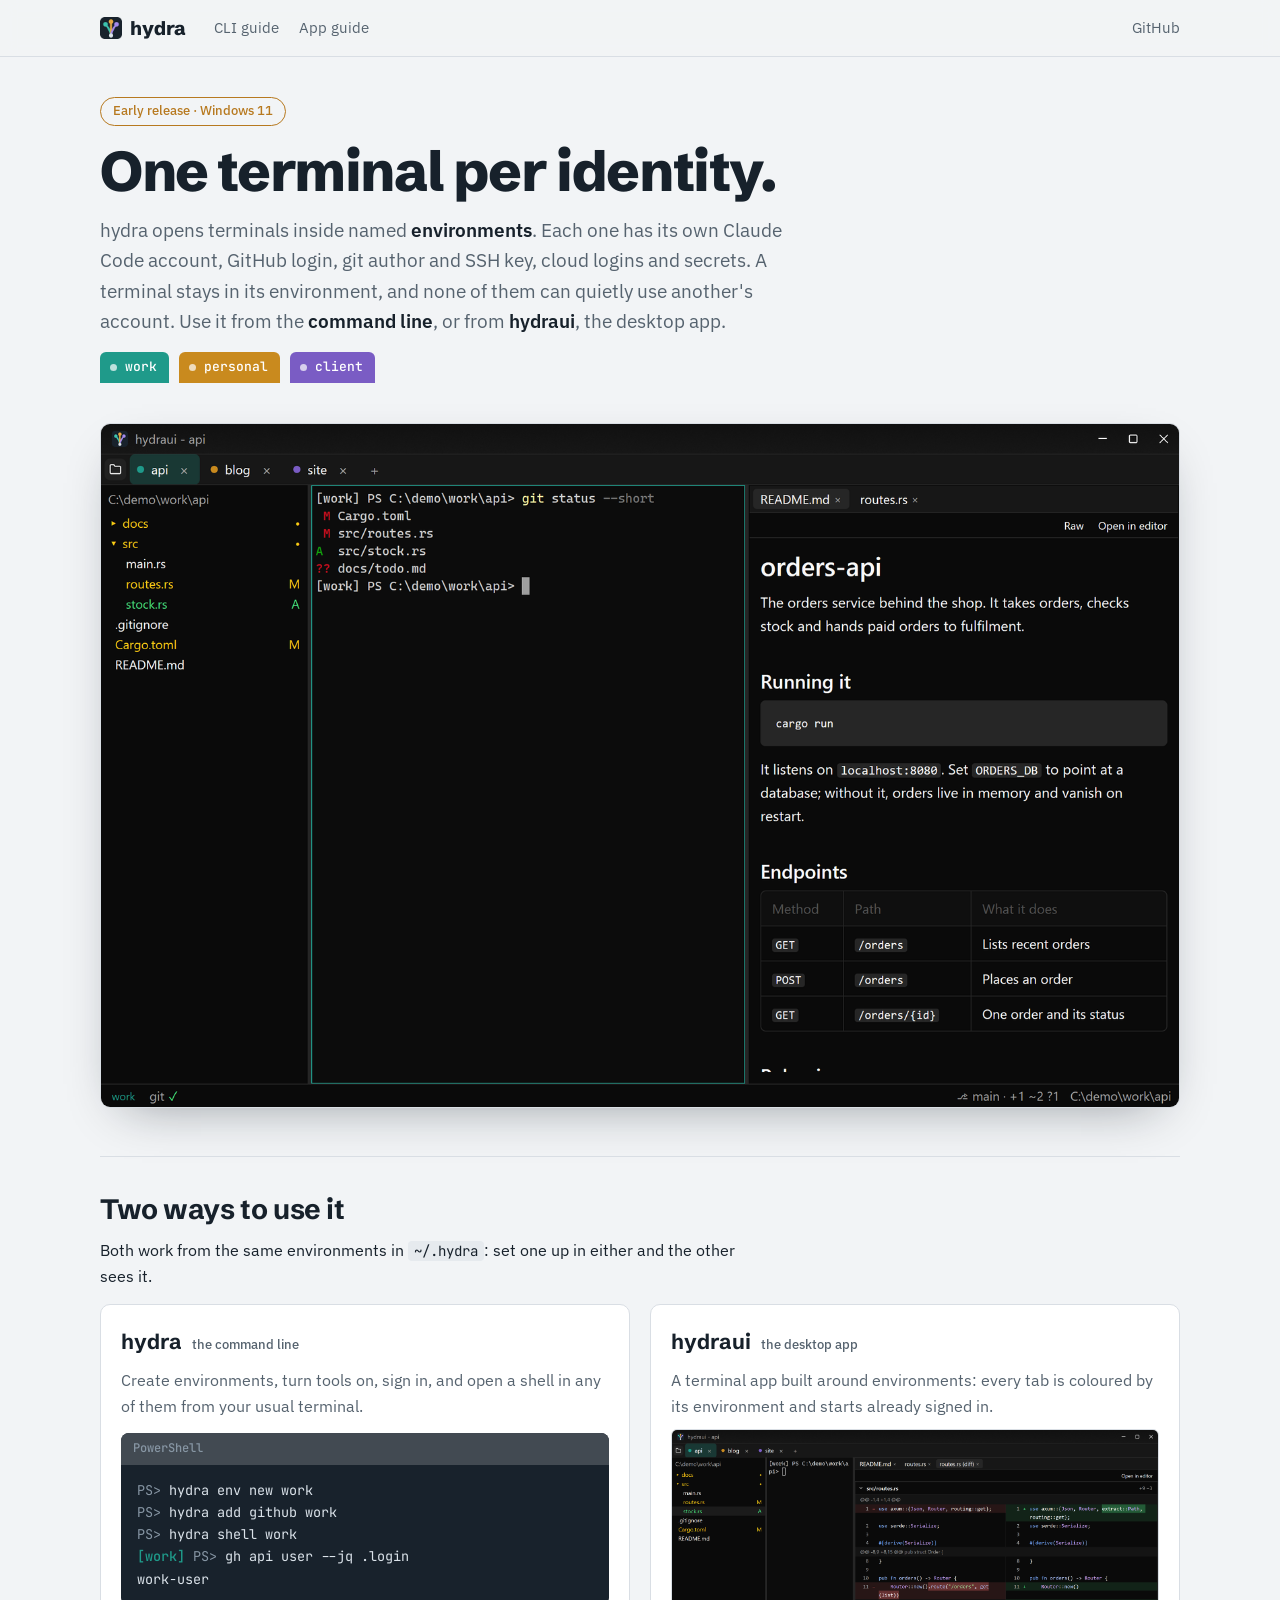
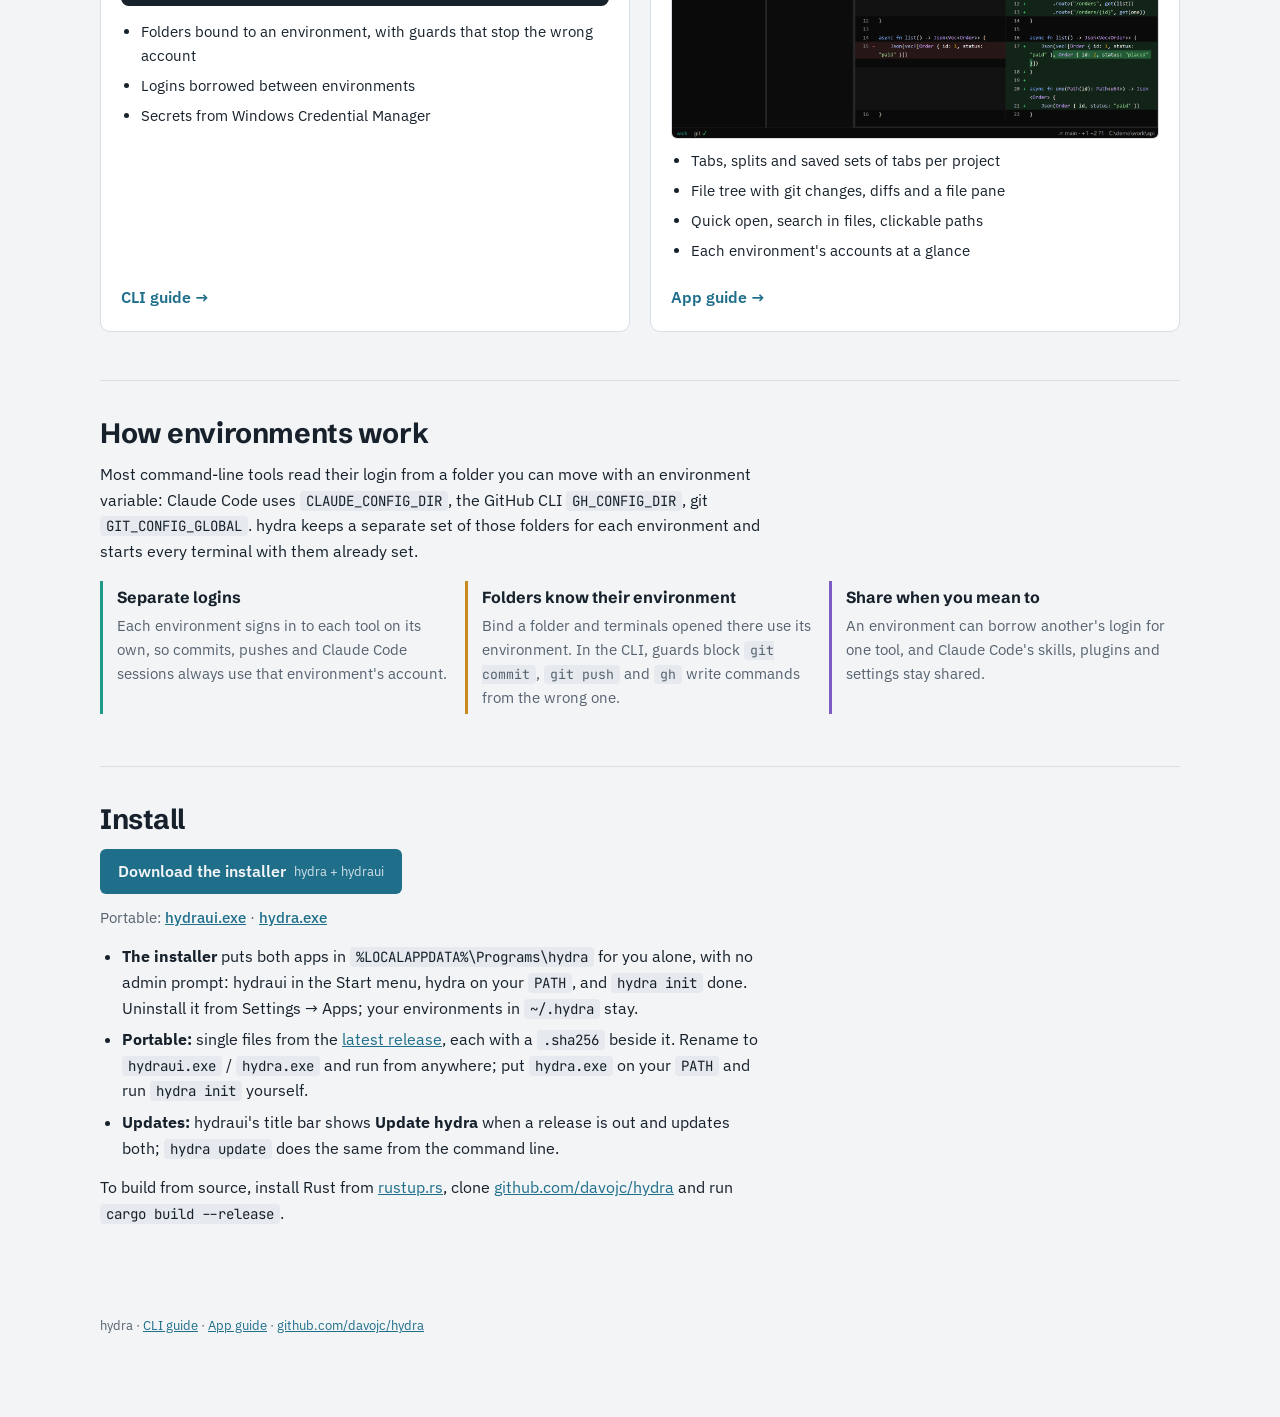
==== commit cabf9e05: "docs(site): installer first, portable exes beside it Co-Authored-By: Claude Opus 5.5 <noreply@anthro" ====
--- a/site/index.html
+++ b/site/index.html
@@ -95,14 +95,14 @@
 
   <section id="install">
     <h2>Install</h2>
-    <p>Both are single Windows executables from the <a href="https://github.com/davojc/hydra/releases/latest">latest release</a>, each with a <code>.sha256</code> checksum beside it.</p>
     <div class="dl-row">
-      <a class="download" href="https://github.com/davojc/hydra/releases/latest/download/hydraui-x86_64-pc-windows-msvc.exe" download>Download hydraui <span class="dl-version"></span><small>the app</small></a>
-      <a class="download alt" href="https://github.com/davojc/hydra/releases/latest/download/hydra-x86_64-pc-windows-msvc.exe" download>Download hydra <span class="dl-version"></span><small>the command line</small></a>
+      <a class="download" href="https://github.com/davojc/hydra/releases/latest/download/hydra-setup.exe" download>Download the installer <span class="dl-version"></span><small>hydra + hydraui</small></a>
     </div>
+    <p class="portable">Portable: <a href="https://github.com/davojc/hydra/releases/latest/download/hydraui-x86_64-pc-windows-msvc.exe" download>hydraui.exe</a> · <a href="https://github.com/davojc/hydra/releases/latest/download/hydra-x86_64-pc-windows-msvc.exe" download>hydra.exe</a></p>
     <ul>
-      <li><strong>hydraui:</strong> rename it <code>hydraui.exe</code> and run it; it needs nothing else. When a new release is out, its title bar shows <strong>Update hydra</strong>, which updates hydraui and hydra together.</li>
-      <li><strong>hydra:</strong> rename it <code>hydra.exe</code>, put it on your <code>PATH</code> and run <code>hydra init</code>. <code>hydra update</code> fetches new releases.</li>
+      <li><strong>The installer</strong> puts both apps in <code>%LOCALAPPDATA%\Programs\hydra</code> for you alone, with no admin prompt: hydraui in the Start menu, hydra on your <code>PATH</code>, and <code>hydra init</code> done. Uninstall it from Settings → Apps; your environments in <code>~/.hydra</code> stay.</li>
+      <li><strong>Portable:</strong> single files from the <a href="https://github.com/davojc/hydra/releases/latest">latest release</a>, each with a <code>.sha256</code> beside it. Rename to <code>hydraui.exe</code> / <code>hydra.exe</code> and run from anywhere; put <code>hydra.exe</code> on your <code>PATH</code> and run <code>hydra init</code> yourself.</li>
+      <li><strong>Updates:</strong> hydraui's title bar shows <strong>Update hydra</strong> when a release is out and updates both; <code>hydra update</code> does the same from the command line.</li>
     </ul>
     <p>To build from source, install Rust from <a href="https://rustup.rs">rustup.rs</a>, clone <a href="https://github.com/davojc/hydra">github.com/davojc/hydra</a> and run <code>cargo build --release</code>.</p>
   </section>
--- a/site/style.css
+++ b/site/style.css
@@ -186,3 +186,5 @@
 figure.shot figcaption { font-size: 13.5px; color: var(--muted); margin-top: 8px; max-width: 66ch; }
 
 kbd { font-family: var(--font-mono); font-size: 0.82em; background: var(--surface); border: 1px solid var(--line); border-bottom-width: 2px; border-radius: 4px; padding: 1px 6px; white-space: nowrap; }
+.portable { margin: 0 0 14px; font-size: 15px; color: var(--muted); }
+.portable a { font-weight: 500; }
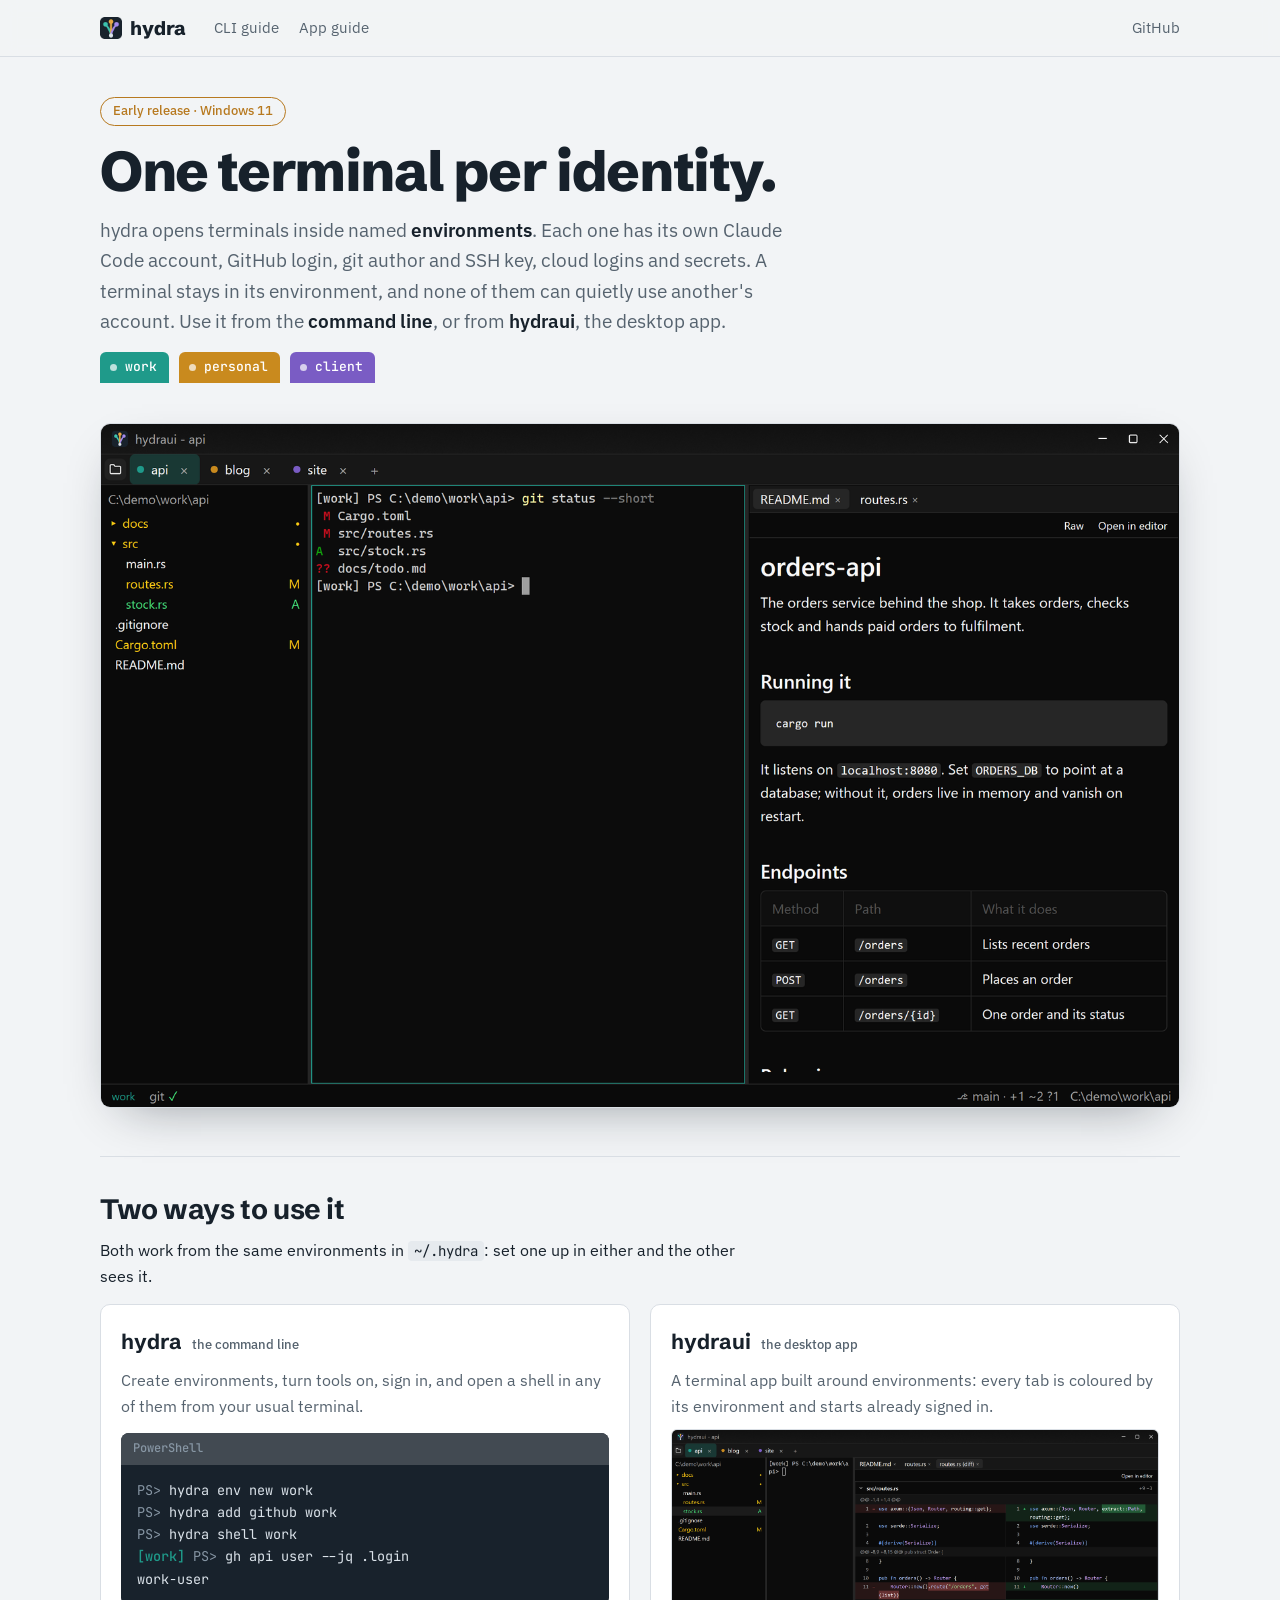
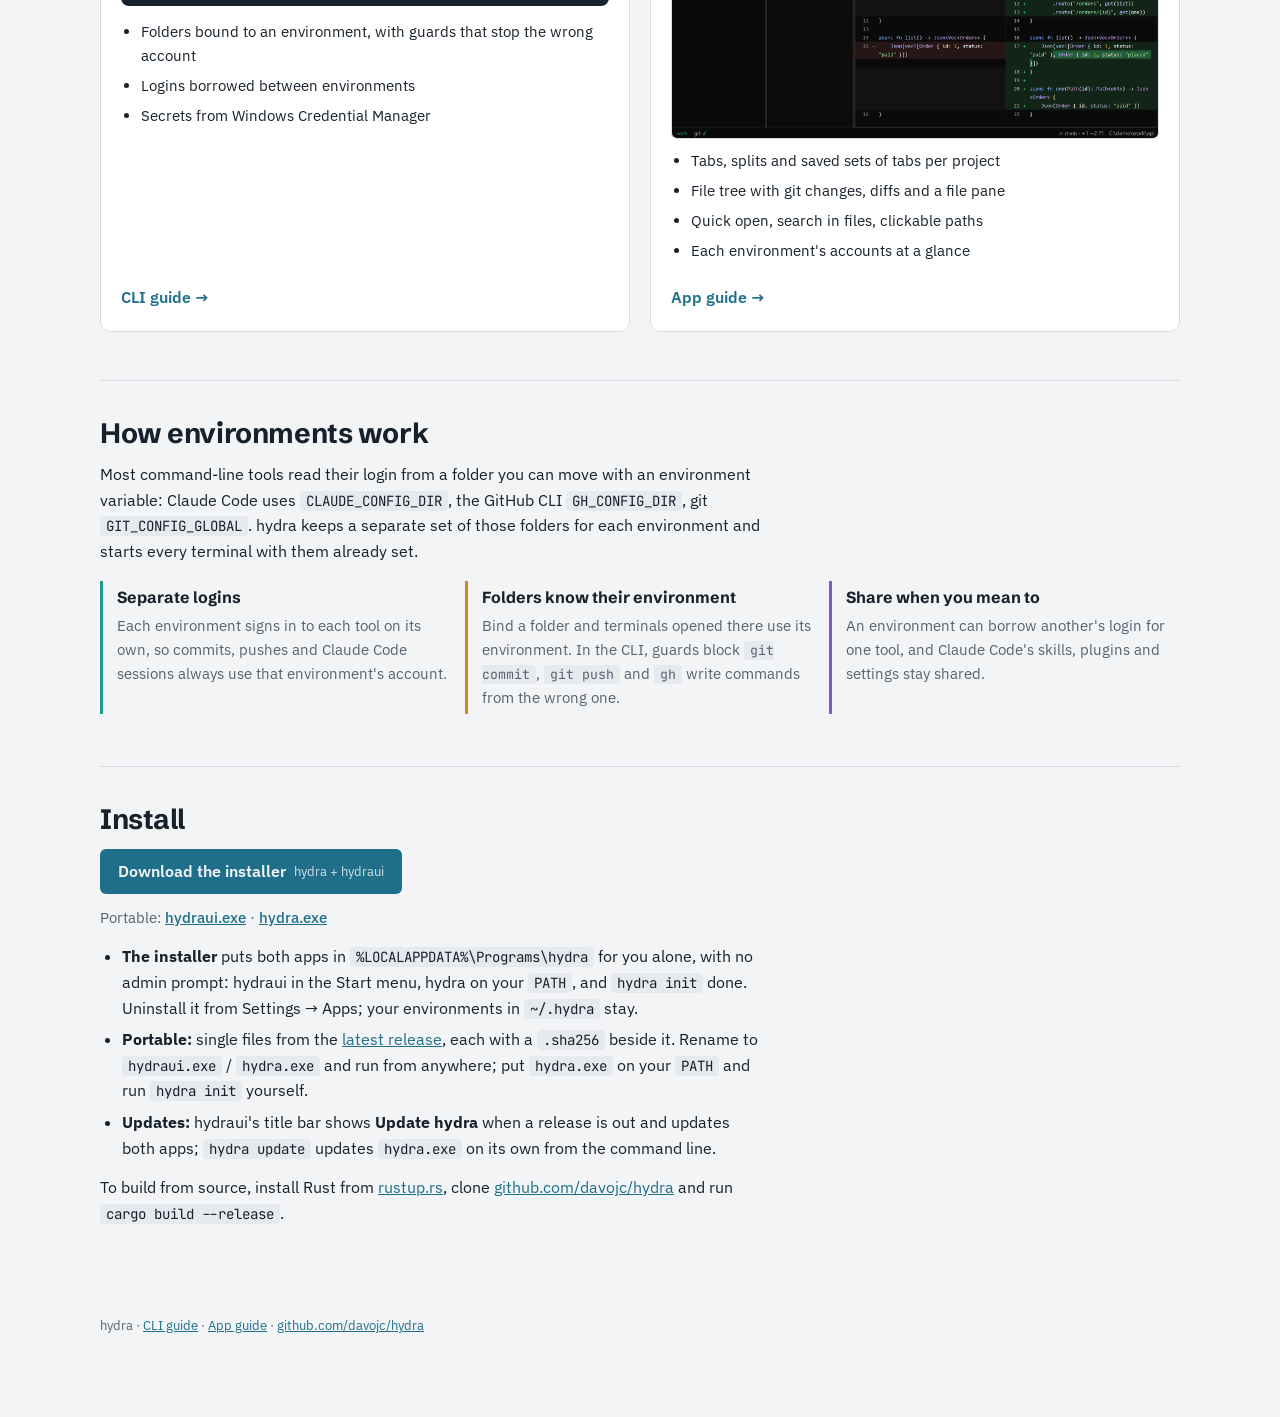
==== commit e87a3851: "fix: hydra-setup review fixes - Uninstall only empties the installed folder (the Settings entry's   " ====
--- a/site/index.html
+++ b/site/index.html
@@ -102,7 +102,7 @@
     <ul>
       <li><strong>The installer</strong> puts both apps in <code>%LOCALAPPDATA%\Programs\hydra</code> for you alone, with no admin prompt: hydraui in the Start menu, hydra on your <code>PATH</code>, and <code>hydra init</code> done. Uninstall it from Settings → Apps; your environments in <code>~/.hydra</code> stay.</li>
       <li><strong>Portable:</strong> single files from the <a href="https://github.com/davojc/hydra/releases/latest">latest release</a>, each with a <code>.sha256</code> beside it. Rename to <code>hydraui.exe</code> / <code>hydra.exe</code> and run from anywhere; put <code>hydra.exe</code> on your <code>PATH</code> and run <code>hydra init</code> yourself.</li>
-      <li><strong>Updates:</strong> hydraui's title bar shows <strong>Update hydra</strong> when a release is out and updates both; <code>hydra update</code> does the same from the command line.</li>
+      <li><strong>Updates:</strong> hydraui's title bar shows <strong>Update hydra</strong> when a release is out and updates both apps; <code>hydra update</code> updates <code>hydra.exe</code> on its own from the command line.</li>
     </ul>
     <p>To build from source, install Rust from <a href="https://rustup.rs">rustup.rs</a>, clone <a href="https://github.com/davojc/hydra">github.com/davojc/hydra</a> and run <code>cargo build --release</code>.</p>
   </section>
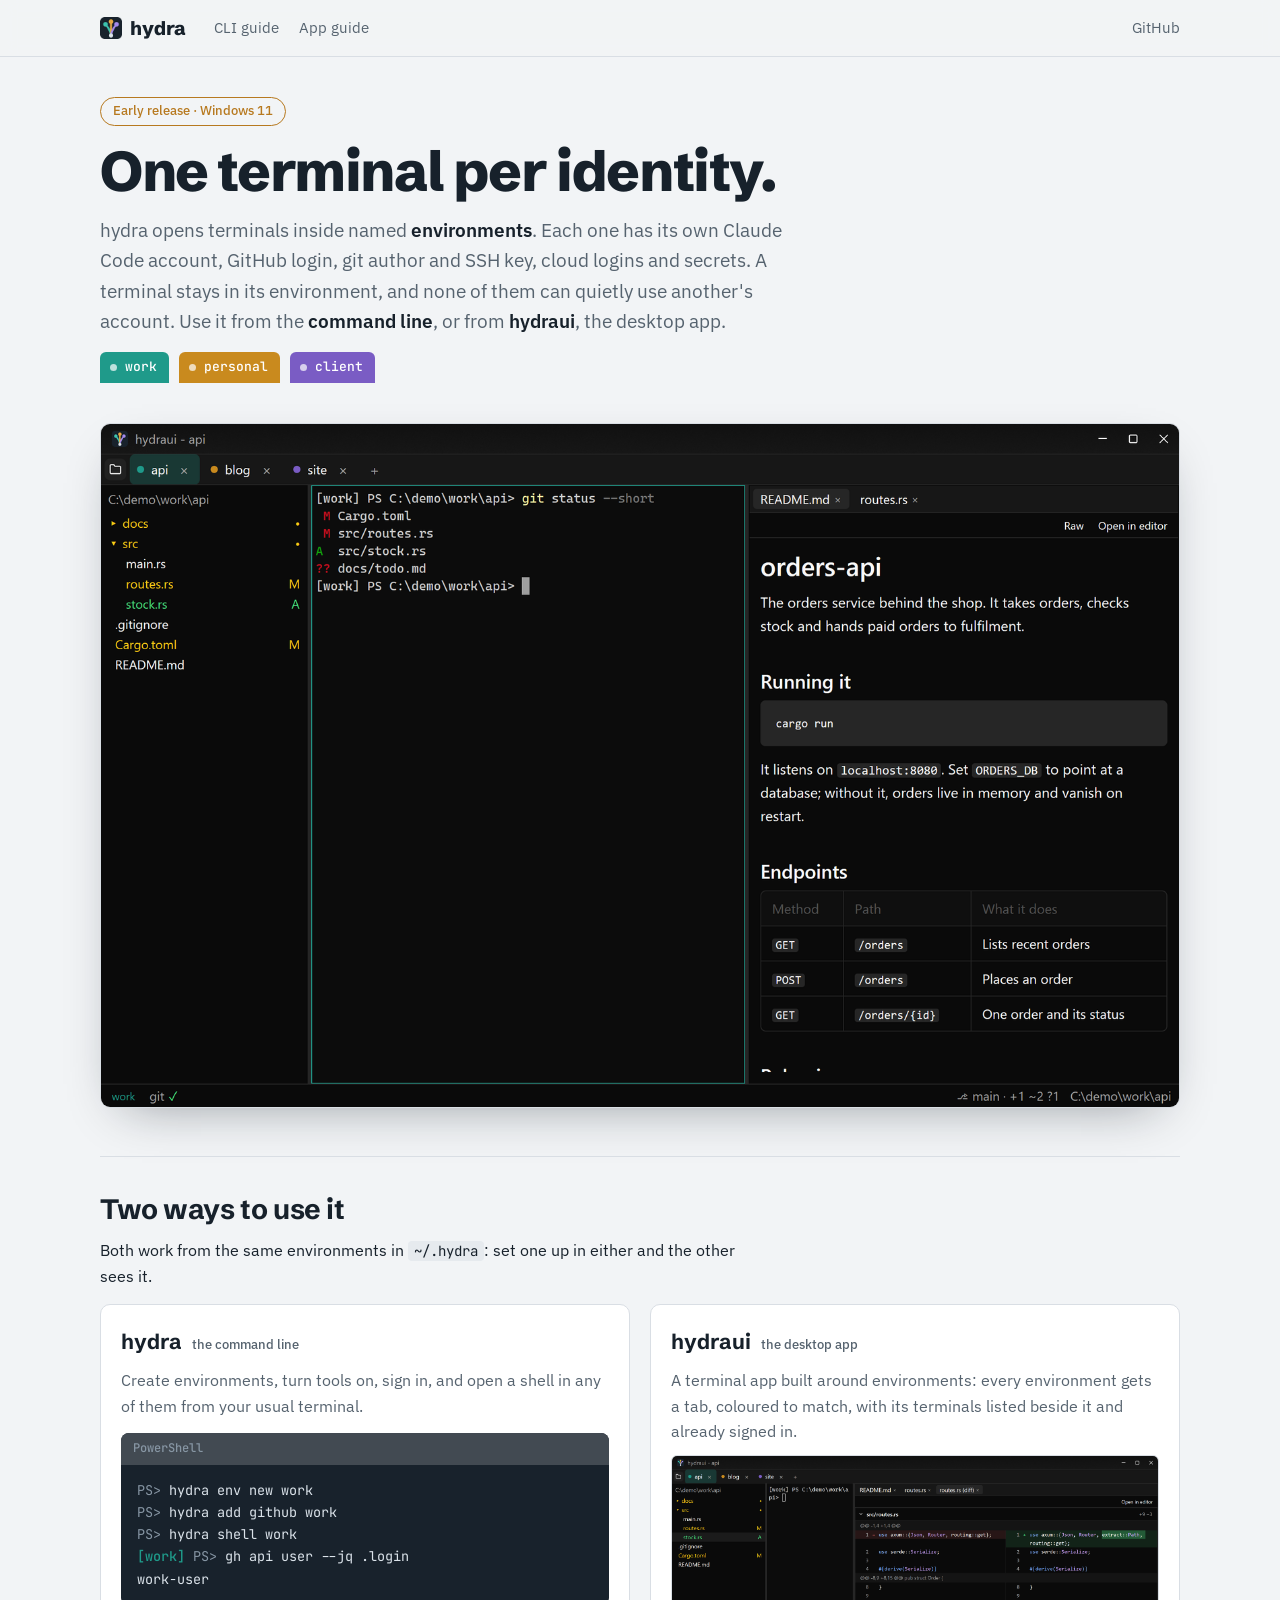
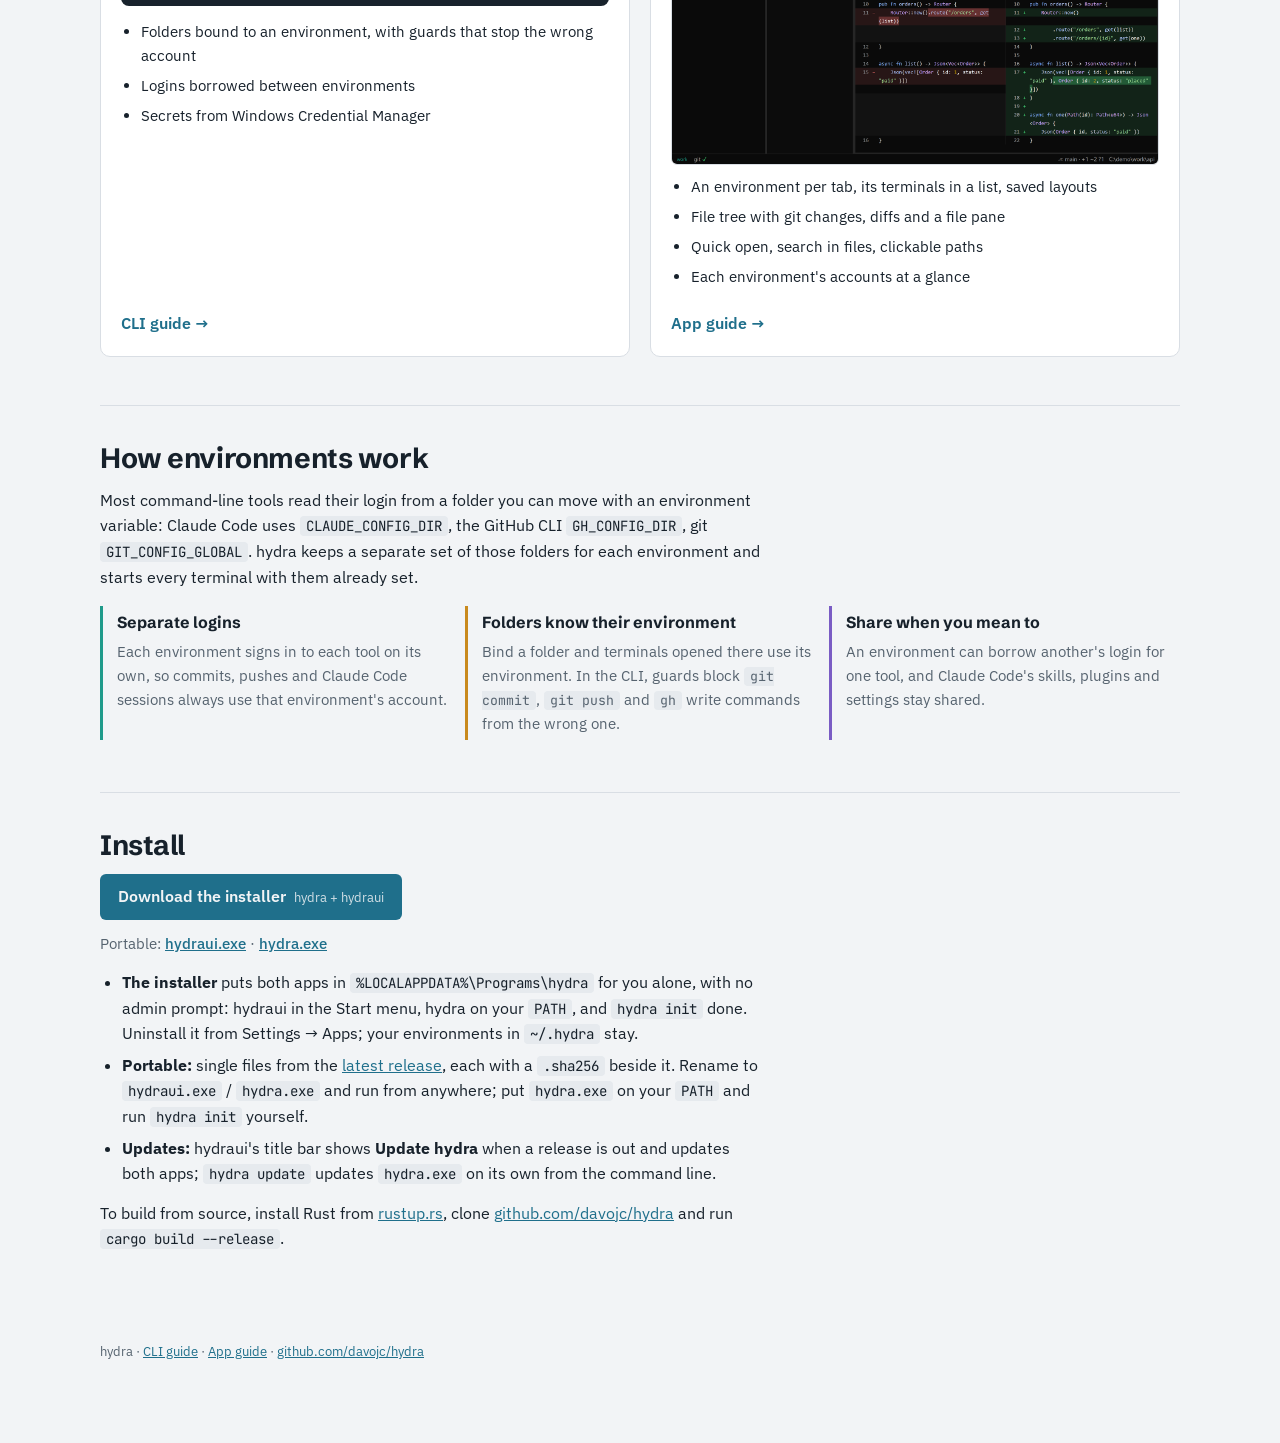
==== commit d4102b91: "refactor: remove hydraui's sets, group files and splits Co-Authored-By: Claude Sonnet 5.5 <noreply@a" ====
--- a/site/index.html
+++ b/site/index.html
@@ -61,10 +61,10 @@
       </article>
       <article class="card">
         <h3>hydraui <small>the desktop app</small></h3>
-        <p>A terminal app built around environments: every tab is coloured by its environment and starts already signed in.</p>
+        <p>A terminal app built around environments: every environment gets a tab, coloured to match, with its terminals listed beside it and already signed in.</p>
         <img src="img/hydraui-diff.png" width="1600" height="1013" alt="hydraui showing a side-by-side diff of a changed file next to the file tree." loading="lazy">
         <ul>
-          <li>Tabs, splits and saved sets of tabs per project</li>
+          <li>An environment per tab, its terminals in a list, saved layouts</li>
           <li>File tree with git changes, diffs and a file pane</li>
           <li>Quick open, search in files, clickable paths</li>
           <li>Each environment's accounts at a glance</li>
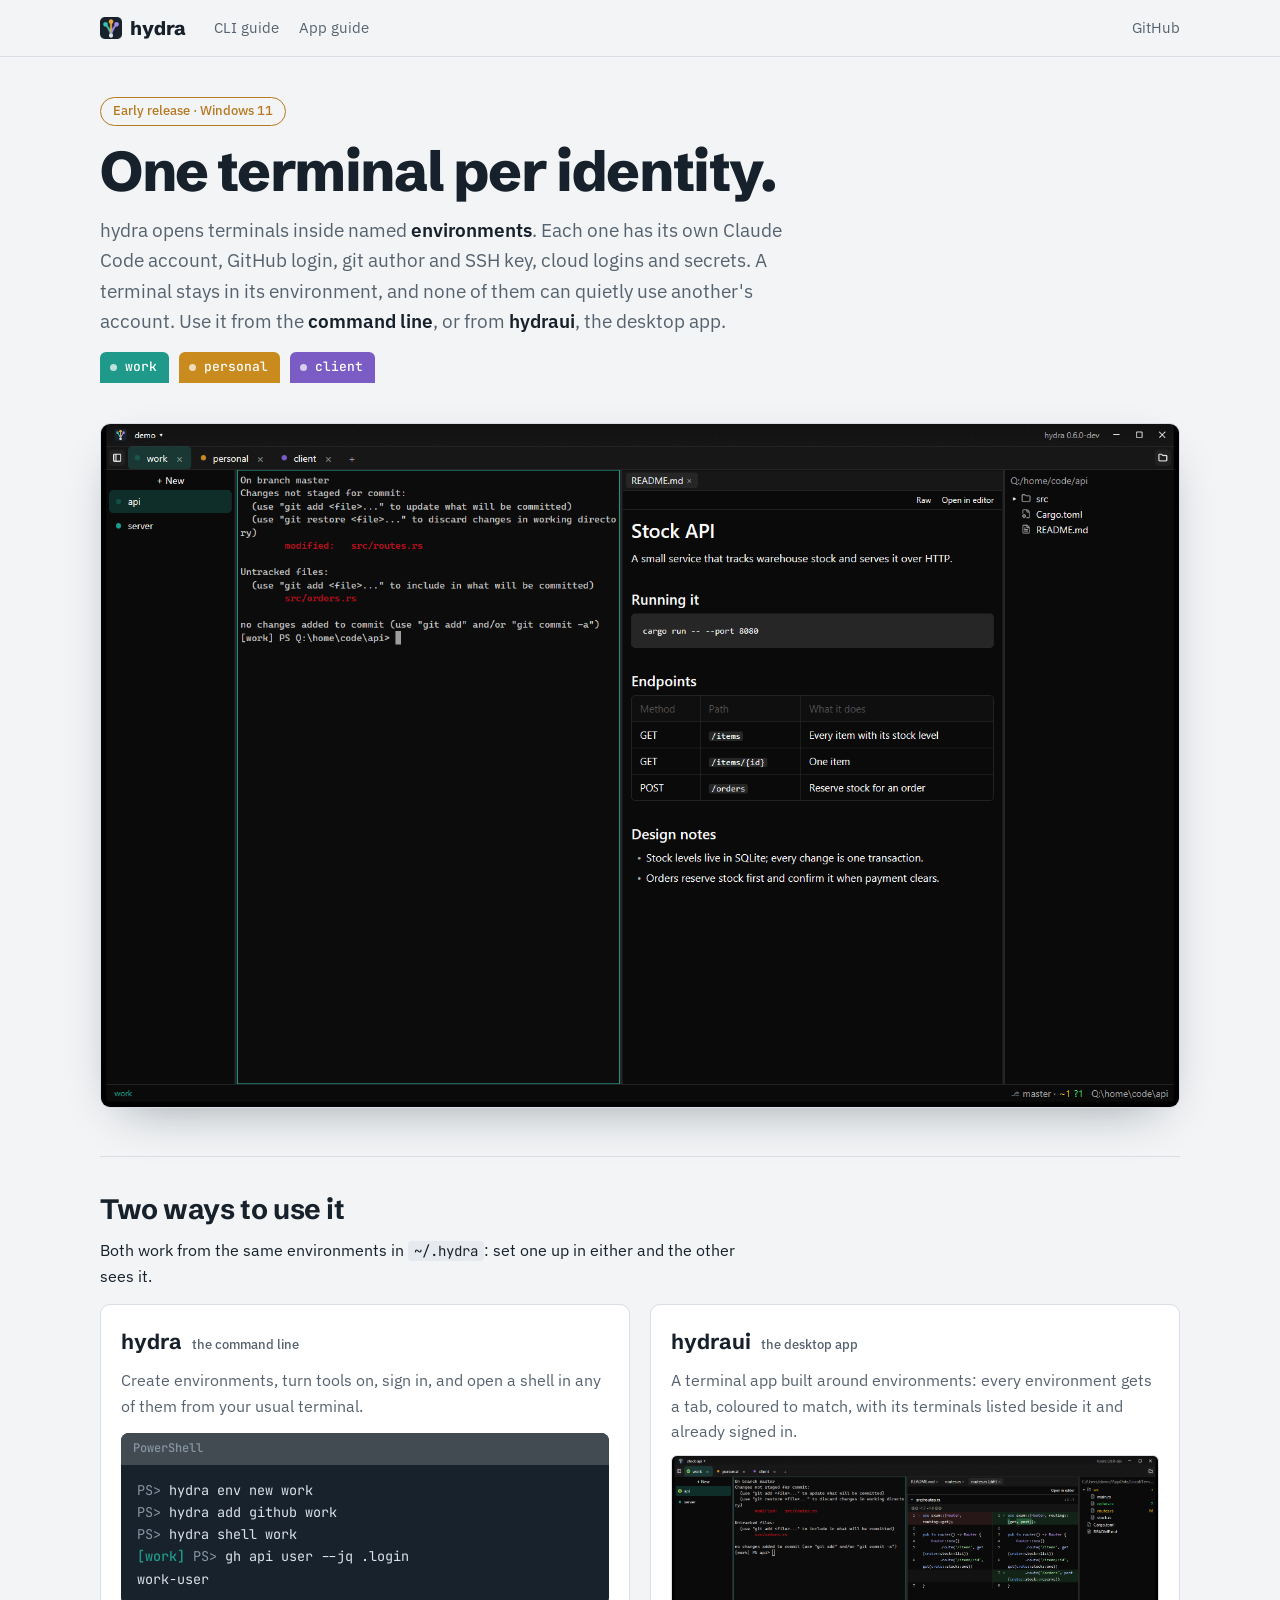
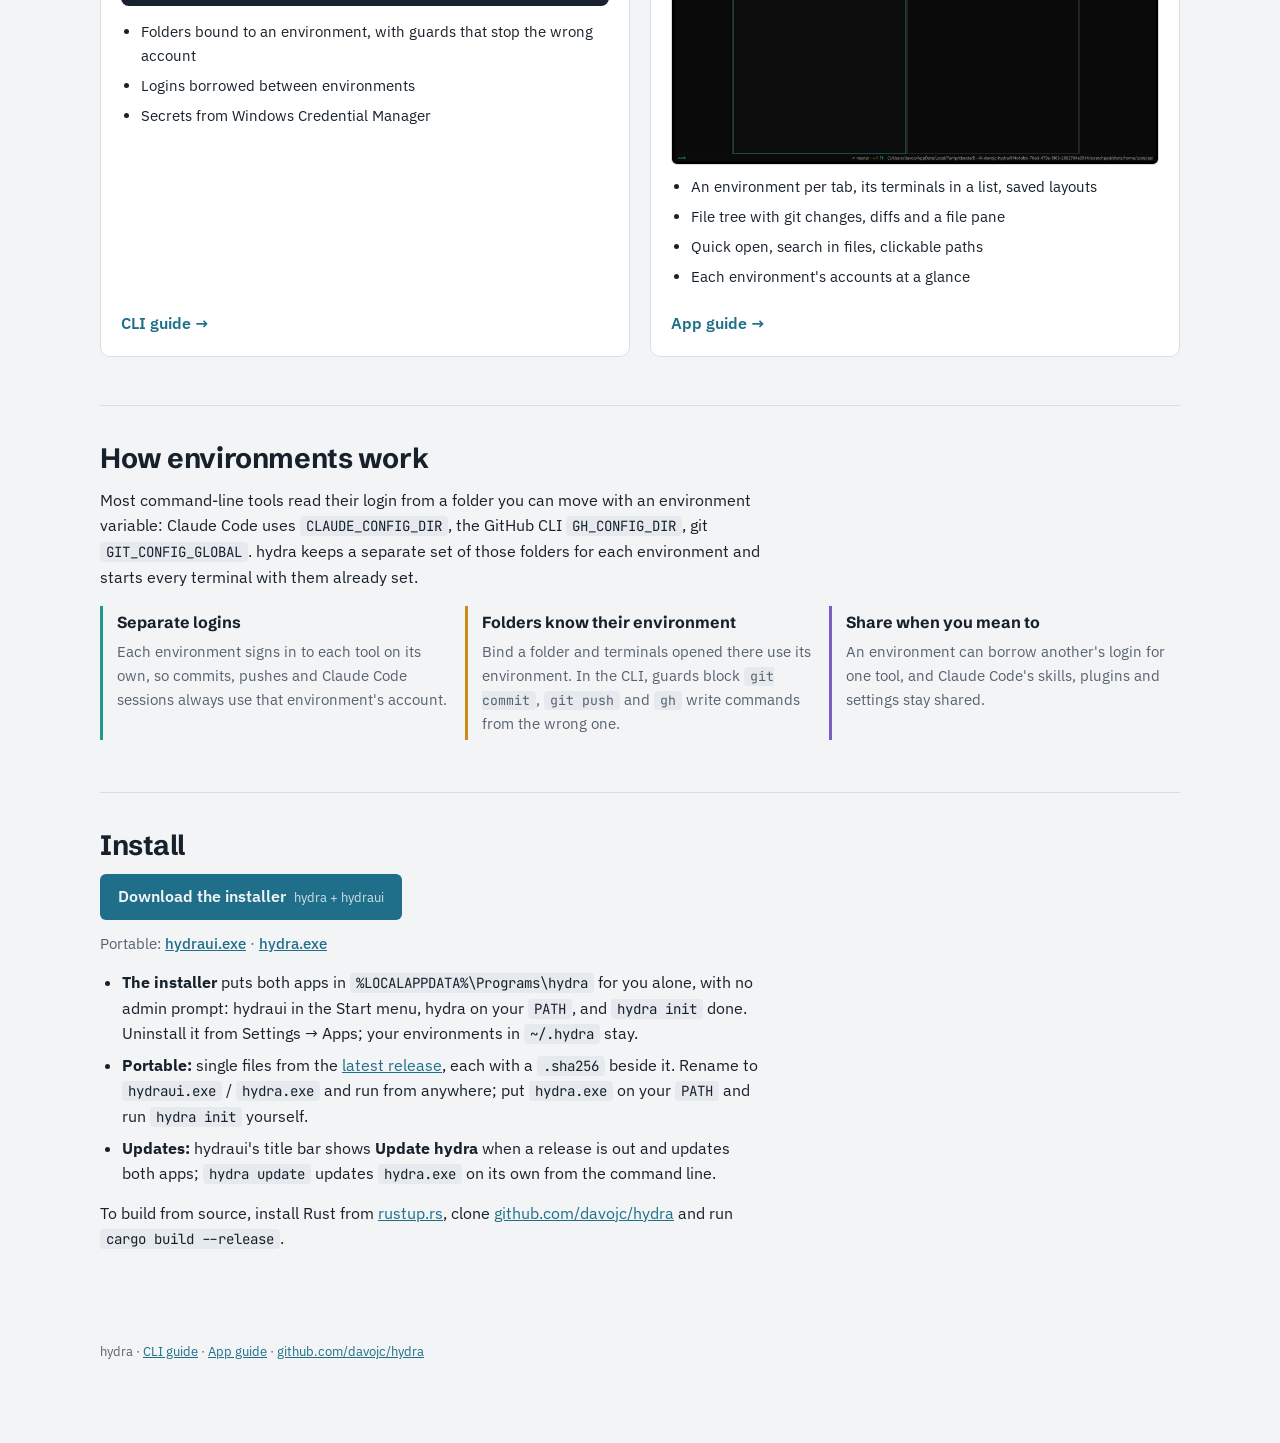
==== commit aeb276b4: "docs: the website's hydraui screenshots show the environment-tabs layout New main window, diff, laun" ====
--- a/site/index.html
+++ b/site/index.html
@@ -34,7 +34,7 @@
   </header>
 
   <figure class="hero-shot">
-    <img src="img/hydraui-window.png" width="1600" height="1013" alt="hydraui with three tabs in the work, personal and client environments: a file tree marking changed files, a terminal showing git status, and the project's README rendered beside it.">
+    <img src="img/hydraui-window.png" width="1600" height="1013" alt="hydraui with tabs for the work, personal and client environments, work's terminals listed on the left, a terminal showing git status, the project's README rendered beside it, and the file tree on the right.">
   </figure>
 
   <section id="two-ways">
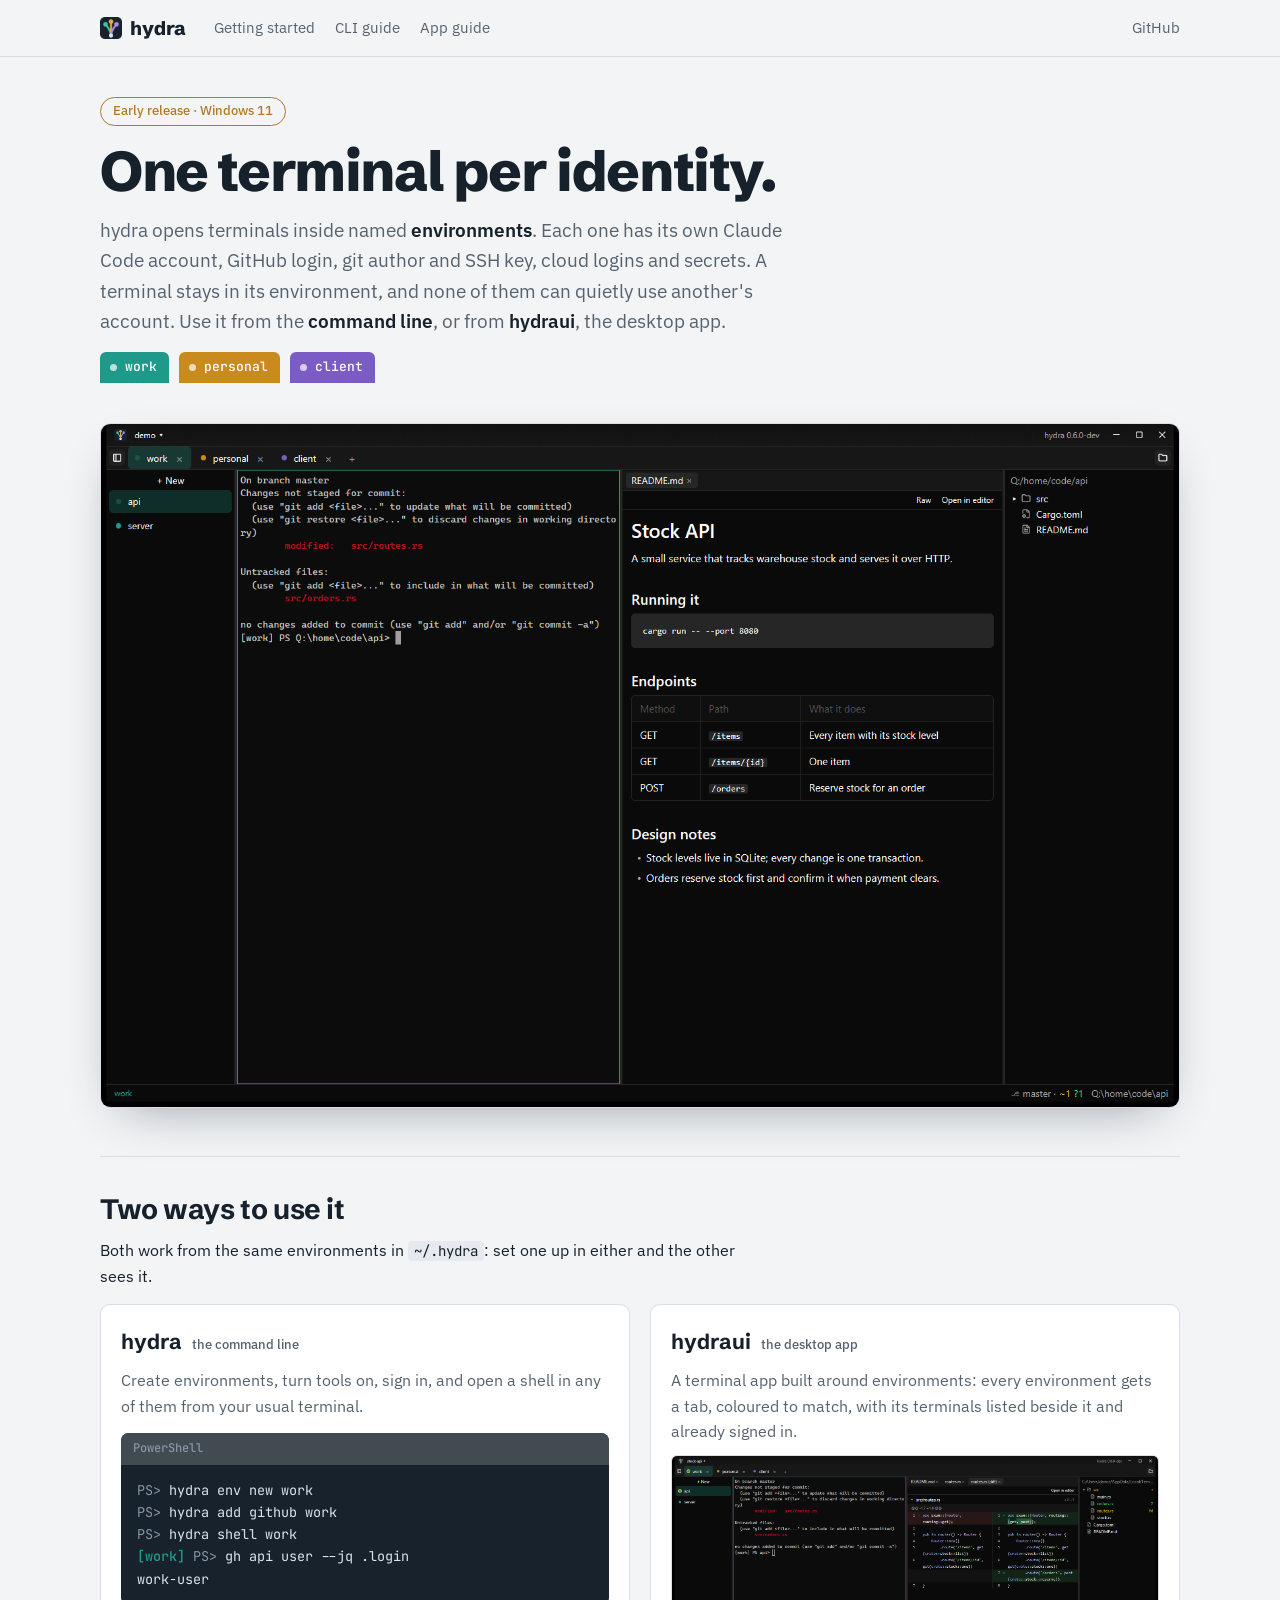
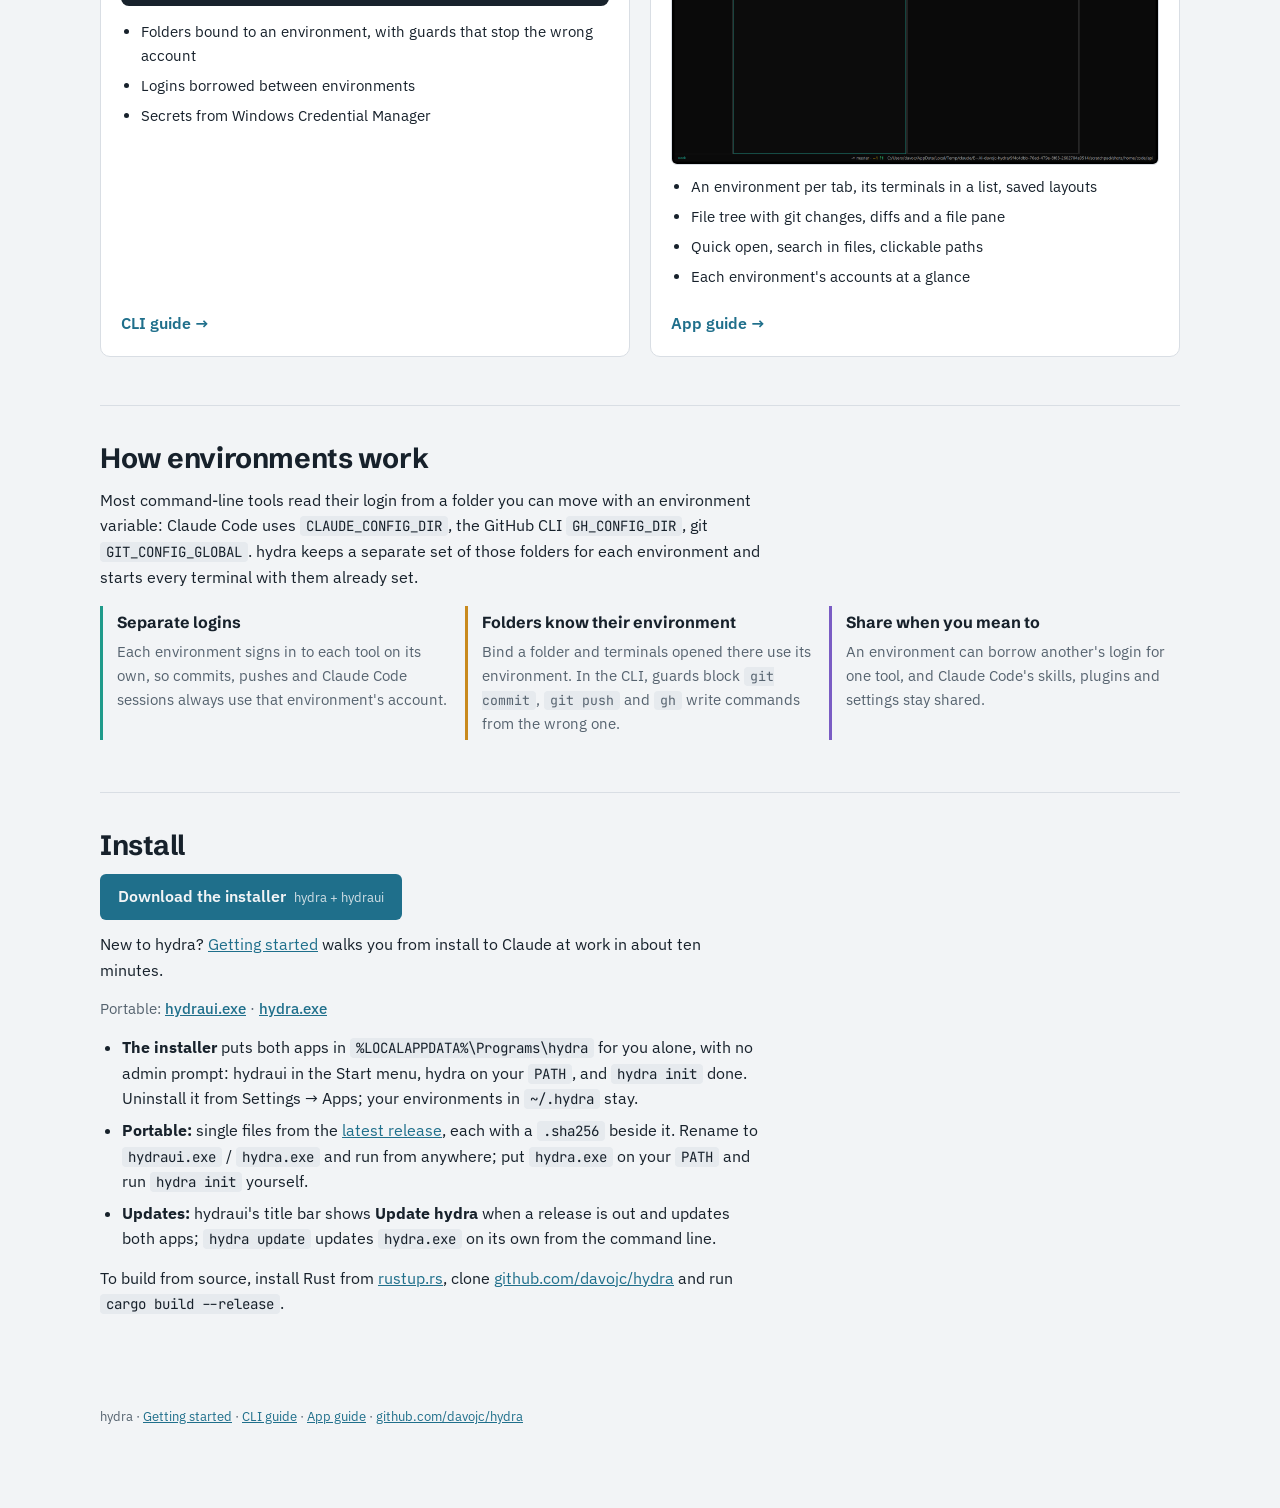
==== commit 135ce230: "docs: a Getting started guide takes new users from install to Claude at work site/start.html walks t" ====
--- a/site/index.html
+++ b/site/index.html
@@ -15,6 +15,7 @@
 <header class="site-nav">
   <div class="in">
     <a class="home" href="index.html" aria-current="page"><img src="favicon.png" alt="">hydra</a>
+    <a class="page" href="start.html">Getting started</a>
     <a class="page" href="cli.html">CLI guide</a>
     <a class="page" href="app.html">App guide</a>
     <a class="page gh" href="https://github.com/davojc/hydra">GitHub</a>
@@ -98,6 +99,7 @@
     <div class="dl-row">
       <a class="download" href="https://github.com/davojc/hydra/releases/latest/download/hydra-setup.exe" download>Download the installer <span class="dl-version"></span><small>hydra + hydraui</small></a>
     </div>
+    <p>New to hydra? <a href="start.html">Getting started</a> walks you from install to Claude at work in about ten minutes.</p>
     <p class="portable">Portable: <a href="https://github.com/davojc/hydra/releases/latest/download/hydraui-x86_64-pc-windows-msvc.exe" download>hydraui.exe</a> · <a href="https://github.com/davojc/hydra/releases/latest/download/hydra-x86_64-pc-windows-msvc.exe" download>hydra.exe</a></p>
     <ul>
       <li><strong>The installer</strong> puts both apps in <code>%LOCALAPPDATA%\Programs\hydra</code> for you alone, with no admin prompt: hydraui in the Start menu, hydra on your <code>PATH</code>, and <code>hydra init</code> done. Uninstall it from Settings → Apps; your environments in <code>~/.hydra</code> stay.</li>
@@ -107,7 +109,7 @@
     <p>To build from source, install Rust from <a href="https://rustup.rs">rustup.rs</a>, clone <a href="https://github.com/davojc/hydra">github.com/davojc/hydra</a> and run <code>cargo build --release</code>.</p>
   </section>
 
-  <footer>hydra · <a href="cli.html">CLI guide</a> · <a href="app.html">App guide</a> · <a href="https://github.com/davojc/hydra">github.com/davojc/hydra</a></footer>
+  <footer>hydra · <a href="start.html">Getting started</a> · <a href="cli.html">CLI guide</a> · <a href="app.html">App guide</a> · <a href="https://github.com/davojc/hydra">github.com/davojc/hydra</a></footer>
 </main>
 
 <script>
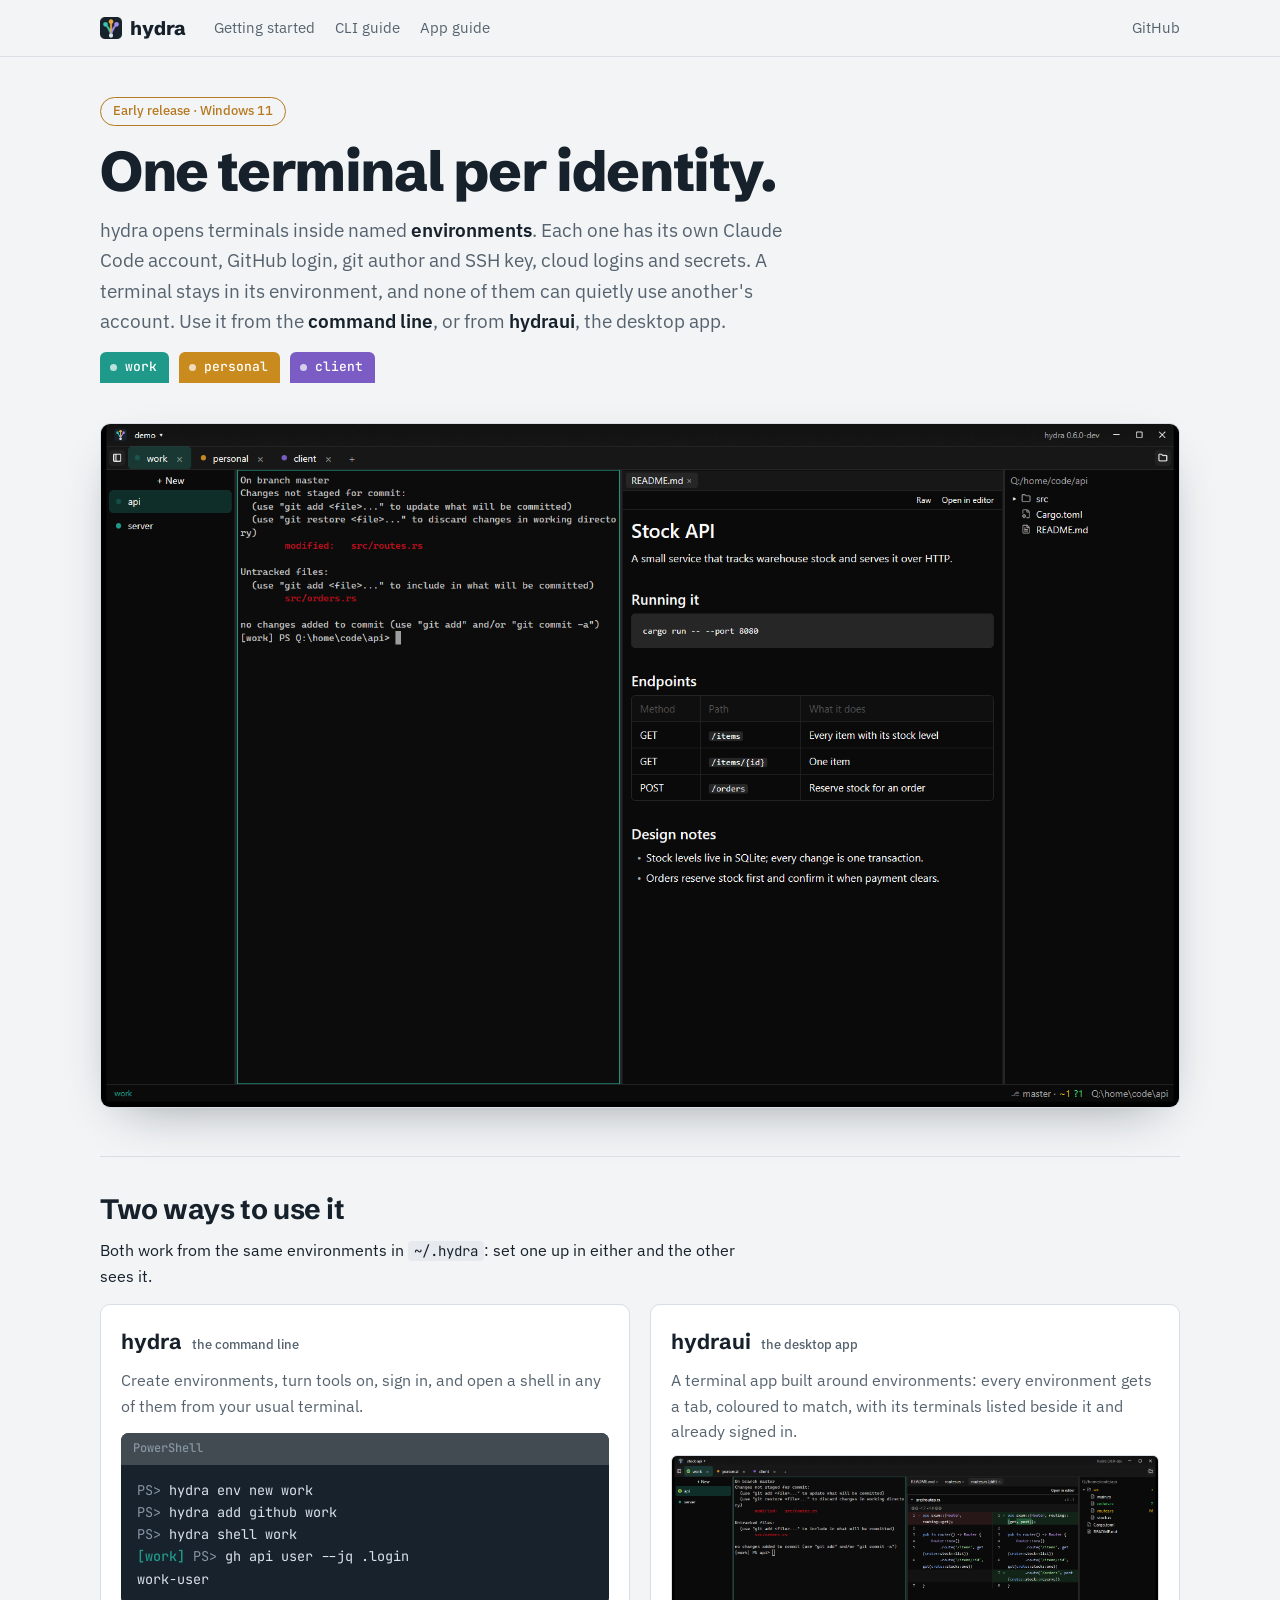
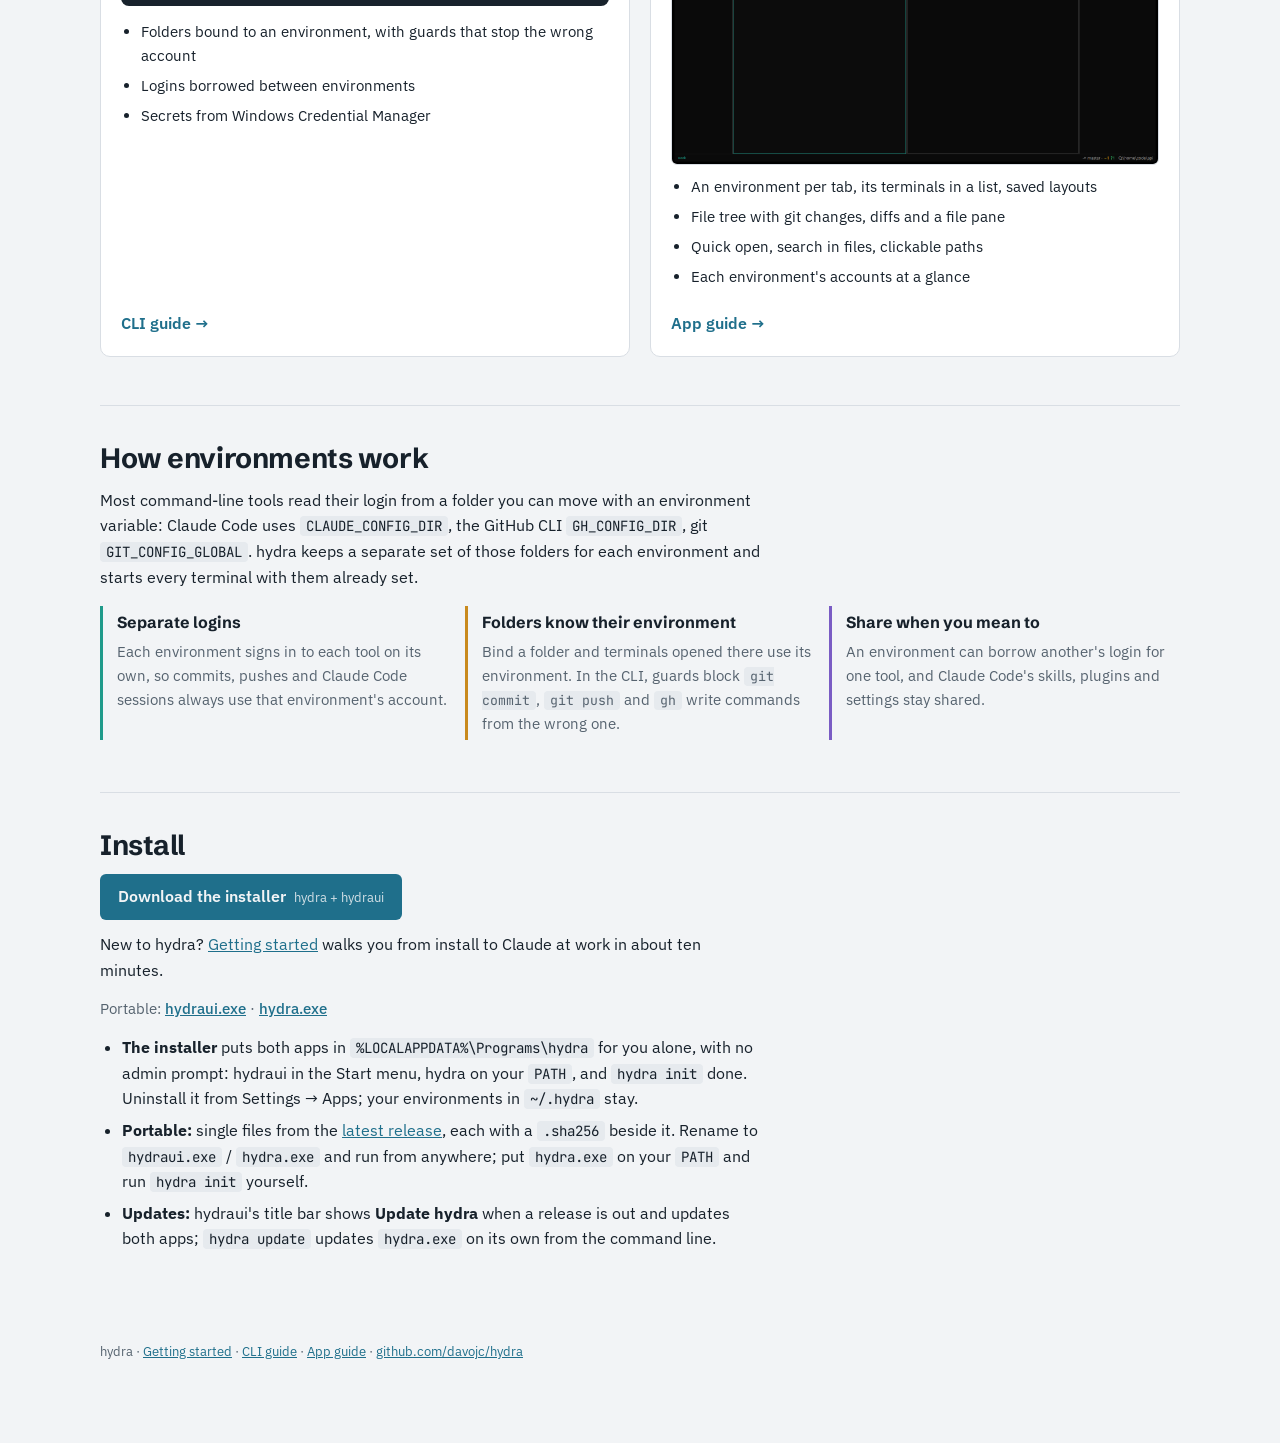
==== commit ea83ff7c: "hydra: releases and guide" ====
--- a/site/index.html
+++ b/site/index.html
@@ -106,7 +106,6 @@
       <li><strong>Portable:</strong> single files from the <a href="https://github.com/davojc/hydra/releases/latest">latest release</a>, each with a <code>.sha256</code> beside it. Rename to <code>hydraui.exe</code> / <code>hydra.exe</code> and run from anywhere; put <code>hydra.exe</code> on your <code>PATH</code> and run <code>hydra init</code> yourself.</li>
       <li><strong>Updates:</strong> hydraui's title bar shows <strong>Update hydra</strong> when a release is out and updates both apps; <code>hydra update</code> updates <code>hydra.exe</code> on its own from the command line.</li>
     </ul>
-    <p>To build from source, install Rust from <a href="https://rustup.rs">rustup.rs</a>, clone <a href="https://github.com/davojc/hydra">github.com/davojc/hydra</a> and run <code>cargo build --release</code>.</p>
   </section>
 
   <footer>hydra · <a href="start.html">Getting started</a> · <a href="cli.html">CLI guide</a> · <a href="app.html">App guide</a> · <a href="https://github.com/davojc/hydra">github.com/davojc/hydra</a></footer>
